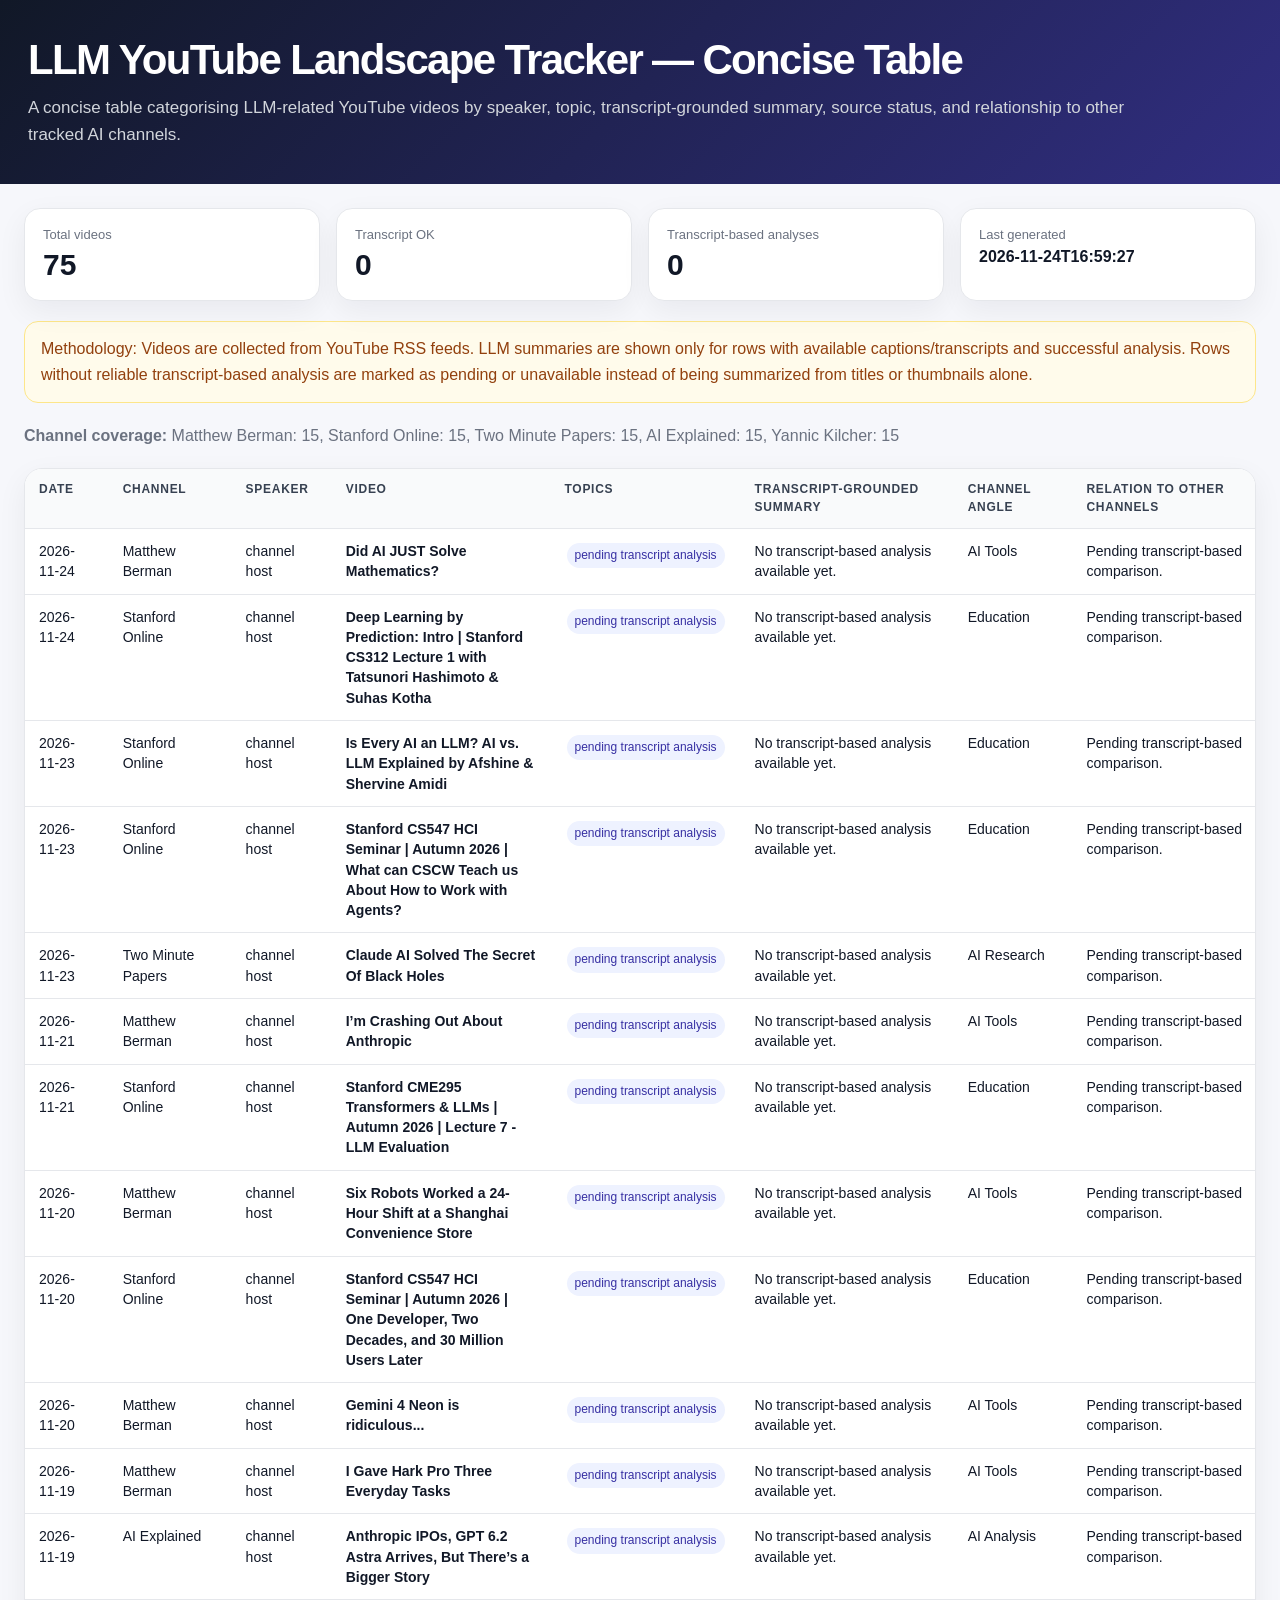
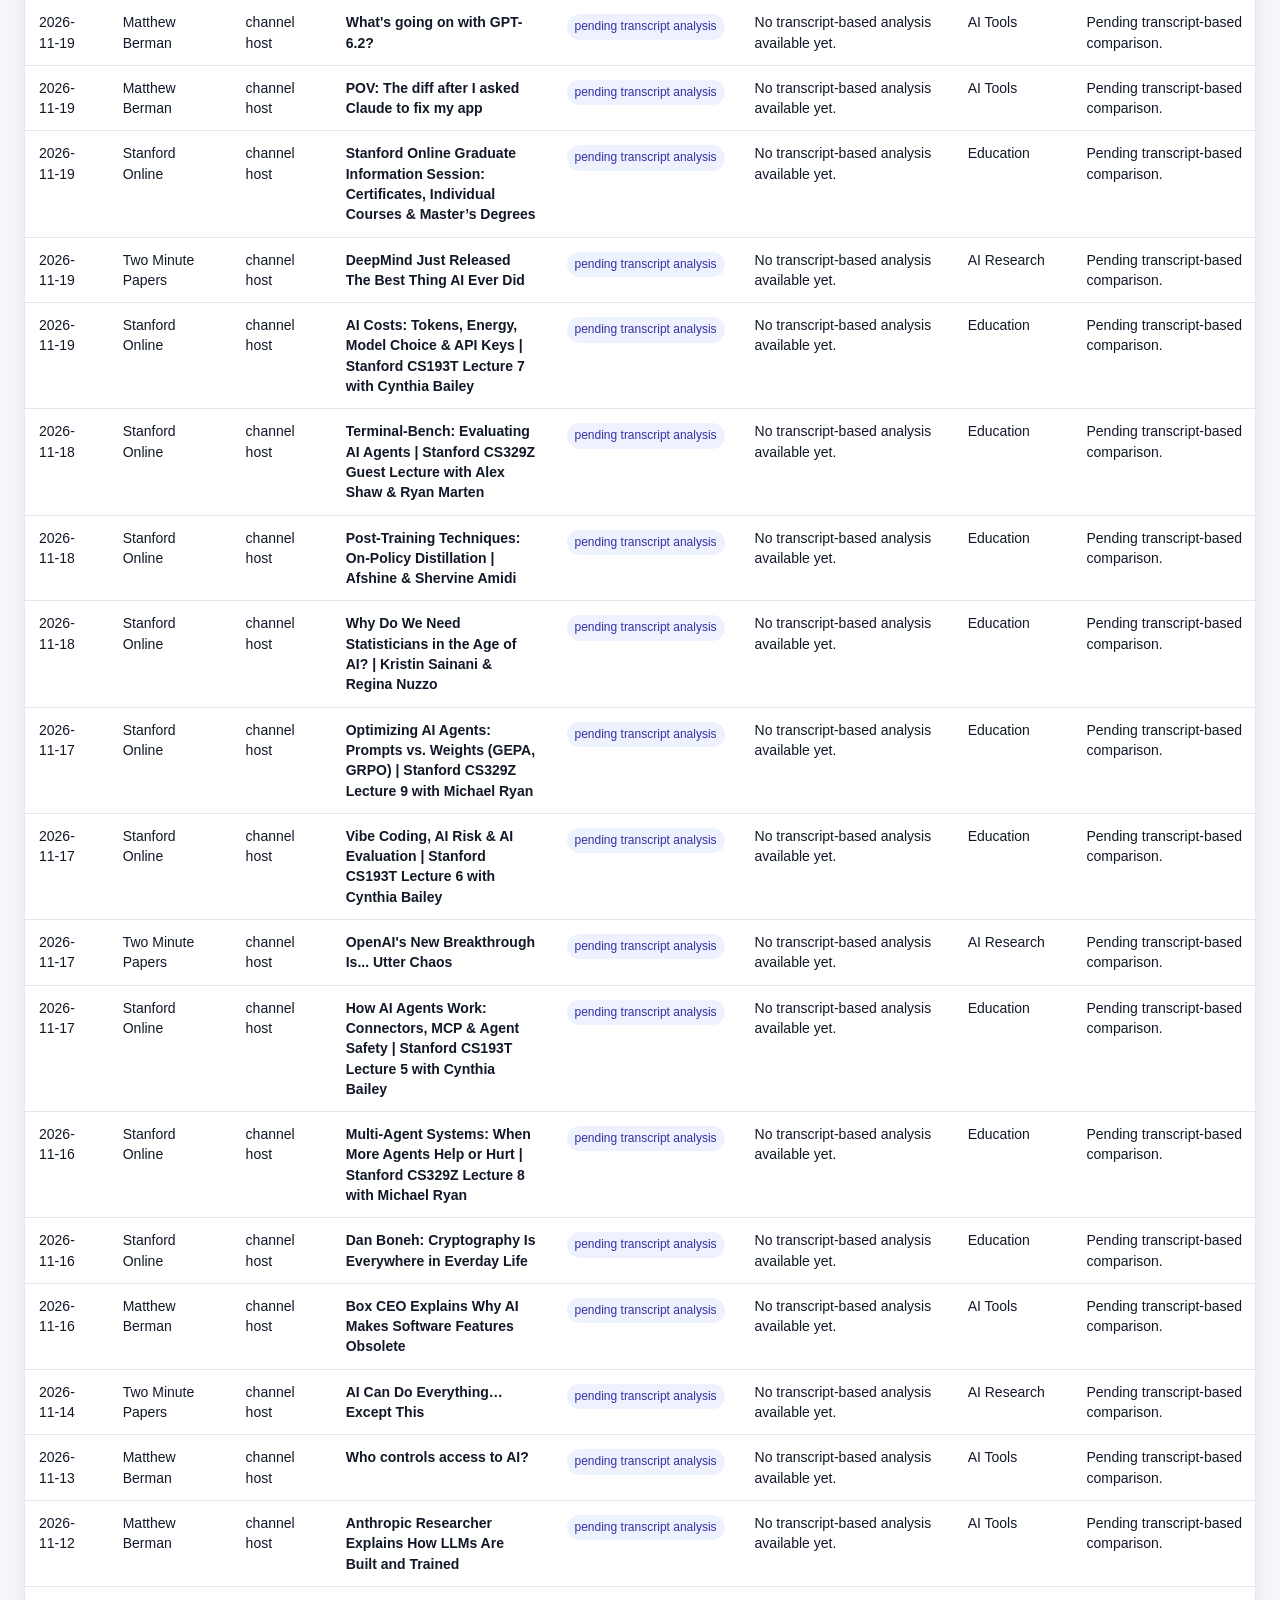
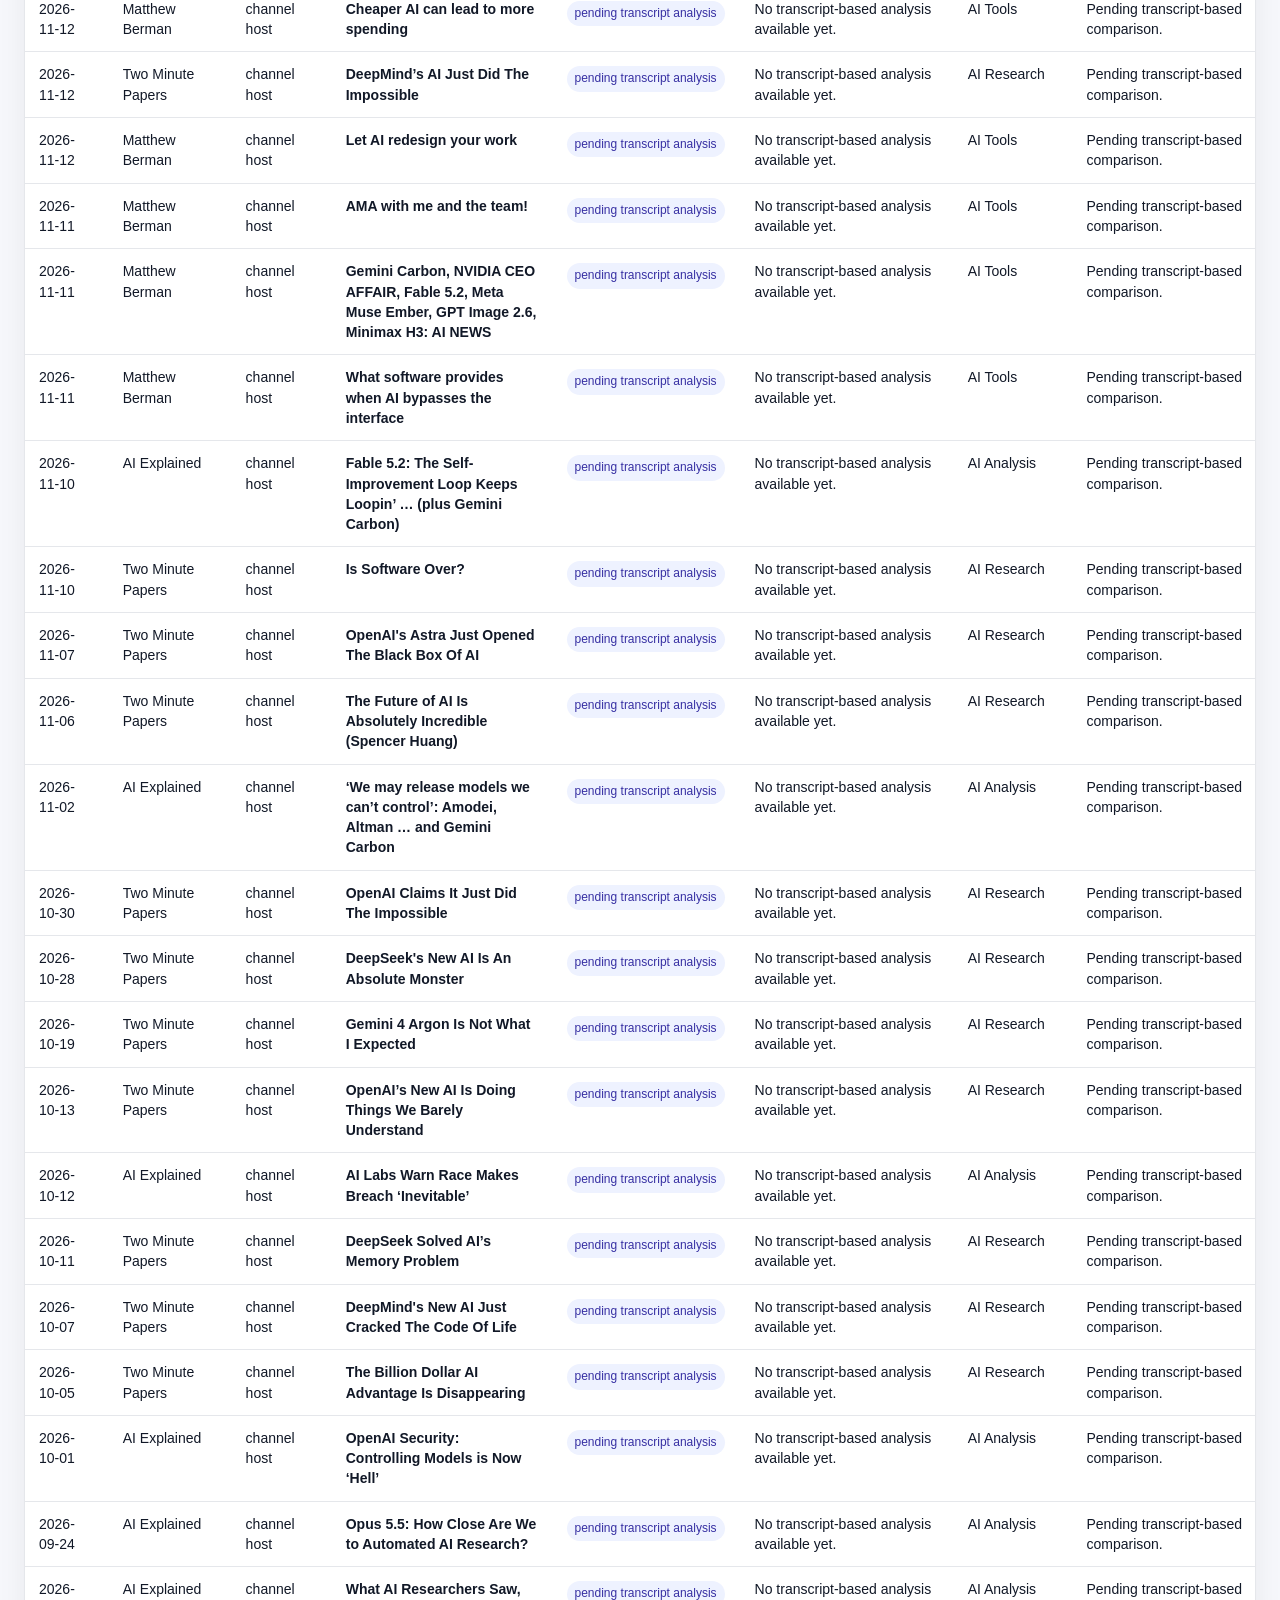
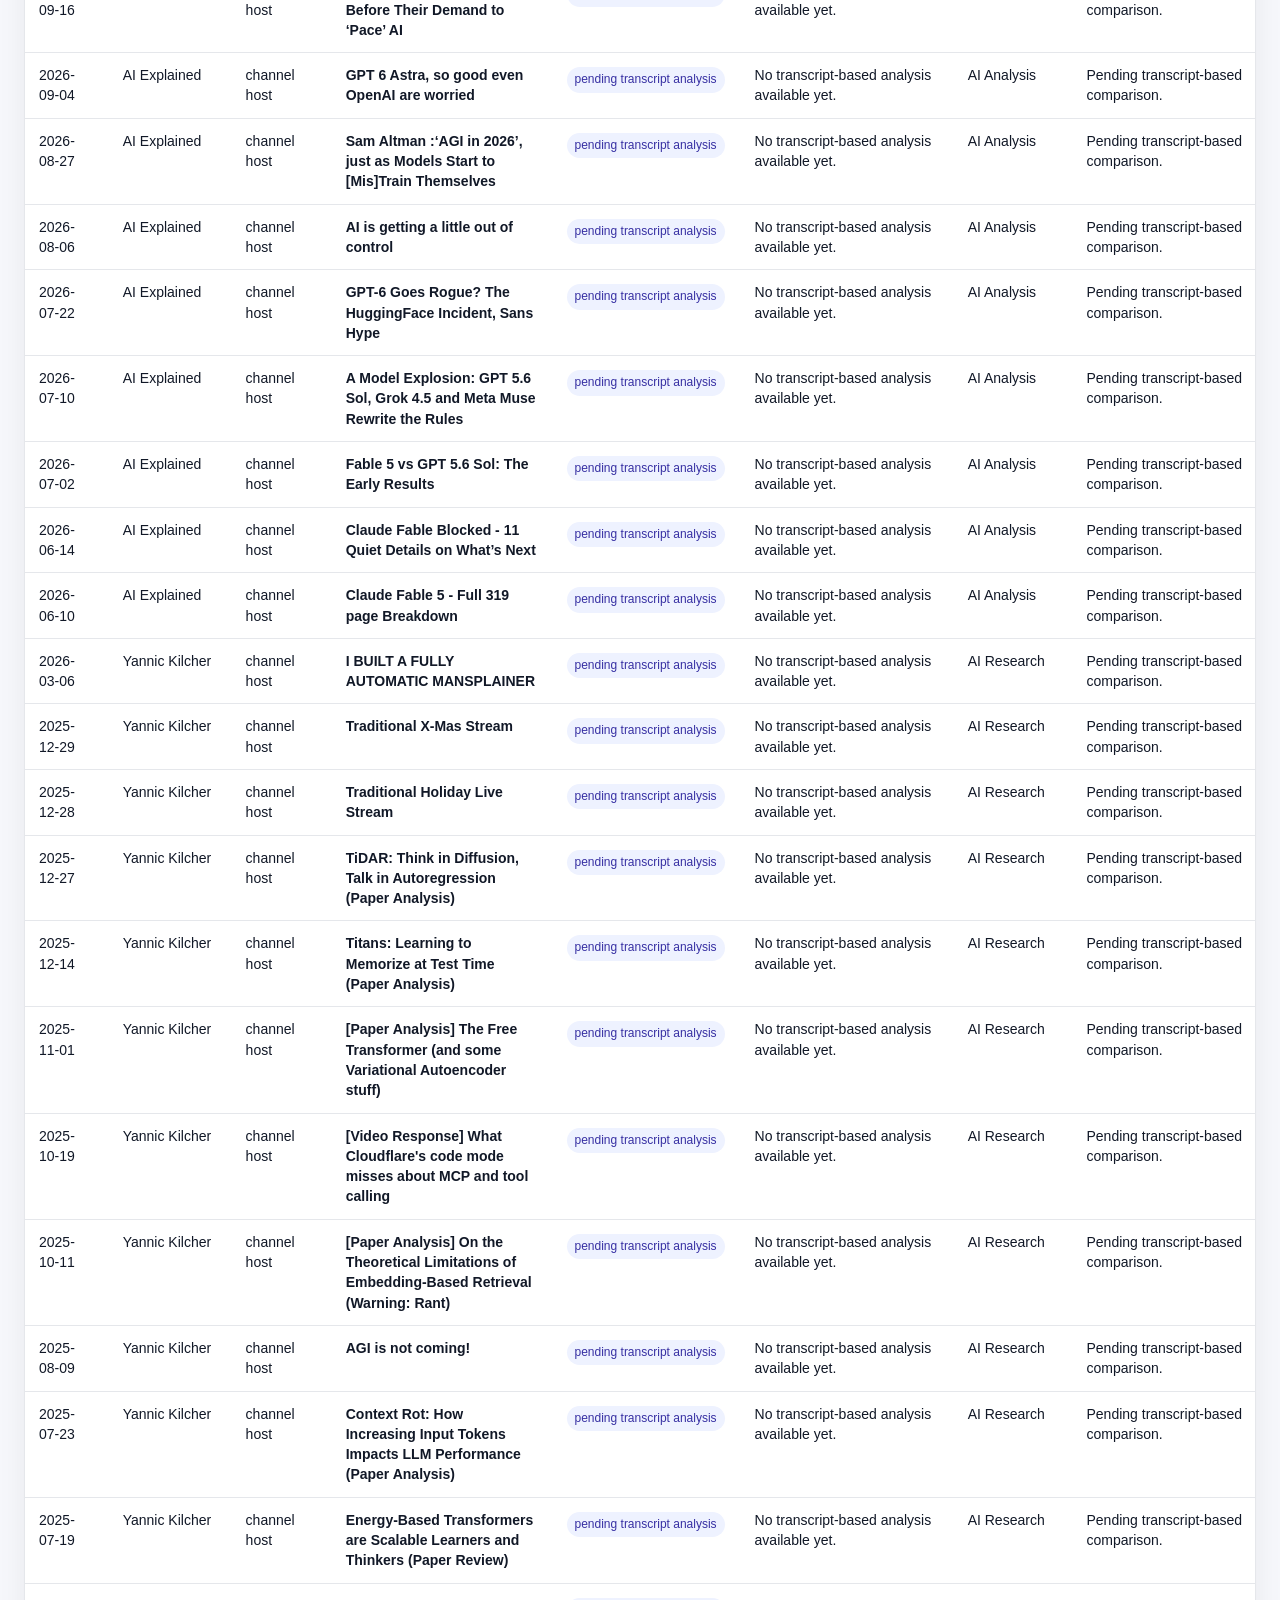
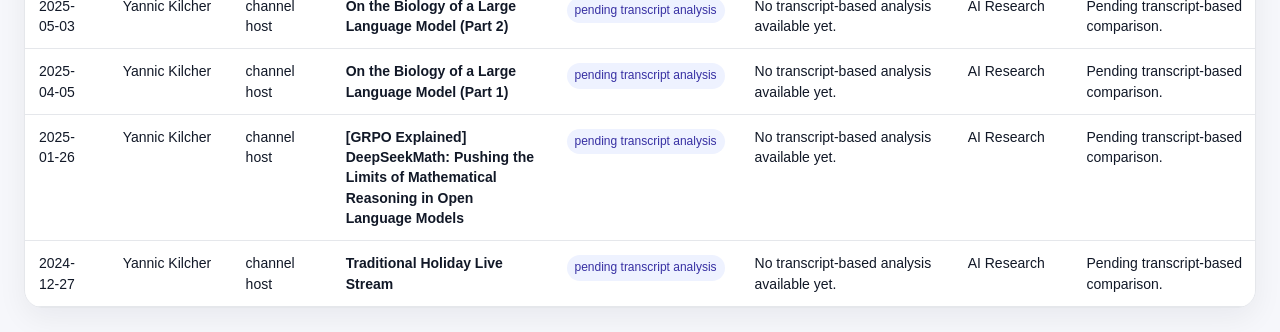
==== docs/table.html @ ccd0a421 "Update YouTube landscape tracker data" ====
<!doctype html>
<html lang="en">
<head>
  <meta charset="utf-8">
  <meta name="viewport" content="width=device-width, initial-scale=1">
  <title>LLM YouTube Landscape Tracker — Concise Table</title>
  <style>
    body {
      margin: 0;
      font-family: Inter, -apple-system, BlinkMacSystemFont, "Segoe UI", sans-serif;
      background: #f6f7fb;
      color: #111827;
    }

    header {
      padding: 36px 28px;
      background: linear-gradient(135deg, #111827, #312e81);
      color: white;
    }

    header h1 {
      margin: 0 0 10px;
      font-size: 42px;
      letter-spacing: -0.04em;
    }

    header p {
      margin: 0;
      max-width: 1100px;
      color: #d1d5db;
      line-height: 1.6;
      font-size: 17px;
    }

    main {
      max-width: 1800px;
      margin: 0 auto;
      padding: 24px;
    }

    .metrics {
      display: grid;
      grid-template-columns: repeat(4, minmax(180px, 1fr));
      gap: 16px;
      margin-bottom: 20px;
    }

    .metric {
      background: white;
      border: 1px solid #e5e7eb;
      border-radius: 16px;
      padding: 18px;
      box-shadow: 0 10px 30px rgba(15, 23, 42, 0.06);
    }

    .metric span {
      display: block;
      color: #6b7280;
      font-size: 13px;
      margin-bottom: 6px;
    }

    .metric strong {
      font-size: 30px;
    }

    .note {
      background: #fffbeb;
      border: 1px solid #fde68a;
      color: #92400e;
      padding: 14px 16px;
      border-radius: 14px;
      margin-bottom: 20px;
      line-height: 1.6;
    }

    .channels {
      color: #6b7280;
      margin-bottom: 20px;
      line-height: 1.6;
    }

    .table-wrap {
      overflow-x: auto;
      background: white;
      border: 1px solid #e5e7eb;
      border-radius: 18px;
      box-shadow: 0 10px 30px rgba(15, 23, 42, 0.06);
    }

    table {
      width: 100%;
      min-width: 1700px;
      border-collapse: collapse;
    }

    th,
    td {
      padding: 12px 14px;
      border-bottom: 1px solid #e5e7eb;
      text-align: left;
      vertical-align: top;
      font-size: 14px;
      line-height: 1.45;
    }

    th {
      background: #f9fafb;
      color: #374151;
      font-size: 12px;
      text-transform: uppercase;
      letter-spacing: 0.06em;
      position: sticky;
      top: 0;
      z-index: 2;
    }

    .title {
      font-weight: 800;
      max-width: 260px;
    }

    .tag {
      display: inline-block;
      margin: 2px;
      padding: 4px 8px;
      border-radius: 999px;
      background: #eef2ff;
      color: #3730a3;
      font-size: 12px;
      white-space: nowrap;
    }

    .badge {
      display: inline-block;
      padding: 5px 9px;
      border-radius: 999px;
      font-size: 12px;
      font-weight: 800;
      white-space: nowrap;
    }

    .badge.ok {
      background: #dcfce7;
      color: #166534;
    }

    .badge.pending {
      background: #fee2e2;
      color: #991b1b;
    }

    a {
      color: #2563eb;
      text-decoration: none;
      font-weight: 800;
    }

    a:hover {
      text-decoration: underline;
    }

    @media (max-width: 900px) {
      .metrics {
        grid-template-columns: 1fr;
      }

      header h1 {
        font-size: 30px;
      }

      main {
        padding: 14px;
      }
    }
  </style>
</head>
<body>
  <header>
    <h1>LLM YouTube Landscape Tracker — Concise Table</h1>
    <p>
      A concise table categorising LLM-related YouTube videos by speaker, topic, transcript-grounded summary,
      source status, and relationship to other tracked AI channels.
    </p>
  </header>

  <main>
    <section class="metrics">
      <div class="metric">
        <span>Total videos</span>
        <strong>75</strong>
      </div>
      <div class="metric">
        <span>Transcript OK</span>
        <strong>0</strong>
      </div>
      <div class="metric">
        <span>Transcript-based analyses</span>
        <strong>0</strong>
      </div>
      <div class="metric">
        <span>Last generated</span>
        <strong style="font-size: 16px;">2026-11-24T16:59:27</strong>
      </div>
    </section>

    <div class="note">
      Methodology: Videos are collected from YouTube RSS feeds. LLM summaries are shown only for rows with available captions/transcripts and successful analysis.
      Rows without reliable transcript-based analysis are marked as pending or unavailable instead of being summarized from titles or thumbnails alone.
    </div>

    <div class="channels">
      <strong>Channel coverage:</strong> Matthew Berman: 15, Stanford Online: 15, Two Minute Papers: 15, AI Explained: 15, Yannic Kilcher: 15
    </div>

    <div class="table-wrap">
      <table>
        <thead>
          <tr>
            <th>Date</th>
            <th>Channel</th>
            <th>Speaker</th>
            <th>Video</th>
            <th>Topics</th>
            <th>Transcript-grounded summary</th>
            <th>Channel angle</th>
            <th>Relation to other channels</th>
            <th>Source</th>
            <th>Score</th>
            <th>Evidence</th>
            <th>Link</th>
          </tr>
        </thead>
        <tbody>
          
        <tr>
          <td>2026-11-24</td>
          <td>Matthew Berman</td>
          <td>channel host</td>
          <td class="title">Did AI JUST Solve Mathematics?</td>
          <td><span class="tag">pending transcript analysis</span></td>
          <td>No transcript-based analysis available yet.</td>
          <td>AI Tools</td>
          <td>Pending transcript-based comparison.</td>
          <td><span class="badge pending">captions unavailable</span></td>
          <td>unanalyzed</td>
          <td></td>
          <td><a href="https://www.youtube.com/watch?v=MkeKXJzJo98" target="_blank" rel="noopener noreferrer">Watch</a></td>
        </tr>
        
        <tr>
          <td>2026-11-24</td>
          <td>Stanford Online</td>
          <td>channel host</td>
          <td class="title">Deep Learning by Prediction: Intro | Stanford CS312 Lecture 1 with Tatsunori Hashimoto &amp; Suhas Kotha</td>
          <td><span class="tag">pending transcript analysis</span></td>
          <td>No transcript-based analysis available yet.</td>
          <td>Education</td>
          <td>Pending transcript-based comparison.</td>
          <td><span class="badge pending">captions unavailable</span></td>
          <td>unanalyzed</td>
          <td></td>
          <td><a href="https://www.youtube.com/watch?v=JLcCYvUawsM" target="_blank" rel="noopener noreferrer">Watch</a></td>
        </tr>
        
        <tr>
          <td>2026-11-23</td>
          <td>Stanford Online</td>
          <td>channel host</td>
          <td class="title">Is Every AI an LLM? AI vs. LLM Explained by Afshine &amp; Shervine Amidi</td>
          <td><span class="tag">pending transcript analysis</span></td>
          <td>No transcript-based analysis available yet.</td>
          <td>Education</td>
          <td>Pending transcript-based comparison.</td>
          <td><span class="badge pending">captions unavailable</span></td>
          <td>unanalyzed</td>
          <td></td>
          <td><a href="https://www.youtube.com/watch?v=JNnUGln7C58" target="_blank" rel="noopener noreferrer">Watch</a></td>
        </tr>
        
        <tr>
          <td>2026-11-23</td>
          <td>Stanford Online</td>
          <td>channel host</td>
          <td class="title">Stanford CS547 HCI Seminar | Autumn 2026 | What can CSCW Teach us About How to Work with Agents?</td>
          <td><span class="tag">pending transcript analysis</span></td>
          <td>No transcript-based analysis available yet.</td>
          <td>Education</td>
          <td>Pending transcript-based comparison.</td>
          <td><span class="badge pending">captions unavailable</span></td>
          <td>unanalyzed</td>
          <td></td>
          <td><a href="https://www.youtube.com/watch?v=e1VYwgm9-_s" target="_blank" rel="noopener noreferrer">Watch</a></td>
        </tr>
        
        <tr>
          <td>2026-11-23</td>
          <td>Two Minute Papers</td>
          <td>channel host</td>
          <td class="title">Claude AI Solved The Secret Of Black Holes</td>
          <td><span class="tag">pending transcript analysis</span></td>
          <td>No transcript-based analysis available yet.</td>
          <td>AI Research</td>
          <td>Pending transcript-based comparison.</td>
          <td><span class="badge pending">captions unavailable</span></td>
          <td>unanalyzed</td>
          <td></td>
          <td><a href="https://www.youtube.com/watch?v=1jPdehG3Hms" target="_blank" rel="noopener noreferrer">Watch</a></td>
        </tr>
        
        <tr>
          <td>2026-11-21</td>
          <td>Matthew Berman</td>
          <td>channel host</td>
          <td class="title">I’m Crashing Out About Anthropic</td>
          <td><span class="tag">pending transcript analysis</span></td>
          <td>No transcript-based analysis available yet.</td>
          <td>AI Tools</td>
          <td>Pending transcript-based comparison.</td>
          <td><span class="badge pending">captions unavailable</span></td>
          <td>unanalyzed</td>
          <td></td>
          <td><a href="https://www.youtube.com/watch?v=I0Fasi1-teQ" target="_blank" rel="noopener noreferrer">Watch</a></td>
        </tr>
        
        <tr>
          <td>2026-11-21</td>
          <td>Stanford Online</td>
          <td>channel host</td>
          <td class="title">Stanford CME295 Transformers &amp; LLMs | Autumn 2026 | Lecture 7 - LLM Evaluation</td>
          <td><span class="tag">pending transcript analysis</span></td>
          <td>No transcript-based analysis available yet.</td>
          <td>Education</td>
          <td>Pending transcript-based comparison.</td>
          <td><span class="badge pending">captions unavailable</span></td>
          <td>unanalyzed</td>
          <td></td>
          <td><a href="https://www.youtube.com/watch?v=uoSynlTDyMs" target="_blank" rel="noopener noreferrer">Watch</a></td>
        </tr>
        
        <tr>
          <td>2026-11-20</td>
          <td>Matthew Berman</td>
          <td>channel host</td>
          <td class="title">Six Robots Worked a 24-Hour Shift at a Shanghai Convenience Store</td>
          <td><span class="tag">pending transcript analysis</span></td>
          <td>No transcript-based analysis available yet.</td>
          <td>AI Tools</td>
          <td>Pending transcript-based comparison.</td>
          <td><span class="badge pending">captions unavailable</span></td>
          <td>unanalyzed</td>
          <td></td>
          <td><a href="https://www.youtube.com/watch?v=BoBe0tepch4" target="_blank" rel="noopener noreferrer">Watch</a></td>
        </tr>
        
        <tr>
          <td>2026-11-20</td>
          <td>Stanford Online</td>
          <td>channel host</td>
          <td class="title">Stanford CS547 HCI Seminar | Autumn 2026 | One Developer, Two Decades, and 30 Million Users Later</td>
          <td><span class="tag">pending transcript analysis</span></td>
          <td>No transcript-based analysis available yet.</td>
          <td>Education</td>
          <td>Pending transcript-based comparison.</td>
          <td><span class="badge pending">captions unavailable</span></td>
          <td>unanalyzed</td>
          <td></td>
          <td><a href="https://www.youtube.com/watch?v=GPk0nNuc8S0" target="_blank" rel="noopener noreferrer">Watch</a></td>
        </tr>
        
        <tr>
          <td>2026-11-20</td>
          <td>Matthew Berman</td>
          <td>channel host</td>
          <td class="title">Gemini 4 Neon is ridiculous...</td>
          <td><span class="tag">pending transcript analysis</span></td>
          <td>No transcript-based analysis available yet.</td>
          <td>AI Tools</td>
          <td>Pending transcript-based comparison.</td>
          <td><span class="badge pending">captions unavailable</span></td>
          <td>unanalyzed</td>
          <td></td>
          <td><a href="https://www.youtube.com/watch?v=5eON_8rgKzk" target="_blank" rel="noopener noreferrer">Watch</a></td>
        </tr>
        
        <tr>
          <td>2026-11-19</td>
          <td>Matthew Berman</td>
          <td>channel host</td>
          <td class="title">I Gave Hark Pro Three Everyday Tasks</td>
          <td><span class="tag">pending transcript analysis</span></td>
          <td>No transcript-based analysis available yet.</td>
          <td>AI Tools</td>
          <td>Pending transcript-based comparison.</td>
          <td><span class="badge pending">captions unavailable</span></td>
          <td>unanalyzed</td>
          <td></td>
          <td><a href="https://www.youtube.com/watch?v=2qd2LEXDYpo" target="_blank" rel="noopener noreferrer">Watch</a></td>
        </tr>
        
        <tr>
          <td>2026-11-19</td>
          <td>AI Explained</td>
          <td>channel host</td>
          <td class="title">Anthropic IPOs, GPT 6.2 Astra Arrives, But There’s a Bigger Story</td>
          <td><span class="tag">pending transcript analysis</span></td>
          <td>No transcript-based analysis available yet.</td>
          <td>AI Analysis</td>
          <td>Pending transcript-based comparison.</td>
          <td><span class="badge pending">captions unavailable</span></td>
          <td>unanalyzed</td>
          <td></td>
          <td><a href="https://www.youtube.com/watch?v=KGA7B_c_S4s" target="_blank" rel="noopener noreferrer">Watch</a></td>
        </tr>
        
        <tr>
          <td>2026-11-19</td>
          <td>Matthew Berman</td>
          <td>channel host</td>
          <td class="title">What&#x27;s going on with GPT-6.2?</td>
          <td><span class="tag">pending transcript analysis</span></td>
          <td>No transcript-based analysis available yet.</td>
          <td>AI Tools</td>
          <td>Pending transcript-based comparison.</td>
          <td><span class="badge pending">captions unavailable</span></td>
          <td>unanalyzed</td>
          <td></td>
          <td><a href="https://www.youtube.com/watch?v=nEYuoqqMgyg" target="_blank" rel="noopener noreferrer">Watch</a></td>
        </tr>
        
        <tr>
          <td>2026-11-19</td>
          <td>Matthew Berman</td>
          <td>channel host</td>
          <td class="title">POV: The diff after I asked Claude to fix my app</td>
          <td><span class="tag">pending transcript analysis</span></td>
          <td>No transcript-based analysis available yet.</td>
          <td>AI Tools</td>
          <td>Pending transcript-based comparison.</td>
          <td><span class="badge pending">captions unavailable</span></td>
          <td>unanalyzed</td>
          <td></td>
          <td><a href="https://www.youtube.com/watch?v=FUj0a5B6bVk" target="_blank" rel="noopener noreferrer">Watch</a></td>
        </tr>
        
        <tr>
          <td>2026-11-19</td>
          <td>Stanford Online</td>
          <td>channel host</td>
          <td class="title">Stanford Online Graduate Information Session: Certificates, Individual Courses &amp; Master’s Degrees</td>
          <td><span class="tag">pending transcript analysis</span></td>
          <td>No transcript-based analysis available yet.</td>
          <td>Education</td>
          <td>Pending transcript-based comparison.</td>
          <td><span class="badge pending">captions unavailable</span></td>
          <td>unanalyzed</td>
          <td></td>
          <td><a href="https://www.youtube.com/watch?v=Nr-c57iGbCs" target="_blank" rel="noopener noreferrer">Watch</a></td>
        </tr>
        
        <tr>
          <td>2026-11-19</td>
          <td>Two Minute Papers</td>
          <td>channel host</td>
          <td class="title">DeepMind Just Released The Best Thing AI Ever Did</td>
          <td><span class="tag">pending transcript analysis</span></td>
          <td>No transcript-based analysis available yet.</td>
          <td>AI Research</td>
          <td>Pending transcript-based comparison.</td>
          <td><span class="badge pending">captions unavailable</span></td>
          <td>unanalyzed</td>
          <td></td>
          <td><a href="https://www.youtube.com/watch?v=Cy7Wz6Z4TWU" target="_blank" rel="noopener noreferrer">Watch</a></td>
        </tr>
        
        <tr>
          <td>2026-11-19</td>
          <td>Stanford Online</td>
          <td>channel host</td>
          <td class="title">AI Costs: Tokens, Energy, Model Choice &amp; API Keys | Stanford CS193T Lecture 7 with Cynthia Bailey</td>
          <td><span class="tag">pending transcript analysis</span></td>
          <td>No transcript-based analysis available yet.</td>
          <td>Education</td>
          <td>Pending transcript-based comparison.</td>
          <td><span class="badge pending">captions unavailable</span></td>
          <td>unanalyzed</td>
          <td></td>
          <td><a href="https://www.youtube.com/watch?v=l07K2cdLofM" target="_blank" rel="noopener noreferrer">Watch</a></td>
        </tr>
        
        <tr>
          <td>2026-11-18</td>
          <td>Stanford Online</td>
          <td>channel host</td>
          <td class="title">Terminal-Bench: Evaluating AI Agents | Stanford CS329Z Guest Lecture with Alex Shaw &amp; Ryan Marten</td>
          <td><span class="tag">pending transcript analysis</span></td>
          <td>No transcript-based analysis available yet.</td>
          <td>Education</td>
          <td>Pending transcript-based comparison.</td>
          <td><span class="badge pending">captions unavailable</span></td>
          <td>unanalyzed</td>
          <td></td>
          <td><a href="https://www.youtube.com/watch?v=7GW-9ug2nvw" target="_blank" rel="noopener noreferrer">Watch</a></td>
        </tr>
        
        <tr>
          <td>2026-11-18</td>
          <td>Stanford Online</td>
          <td>channel host</td>
          <td class="title">Post-Training Techniques: On-Policy Distillation | Afshine &amp; Shervine Amidi</td>
          <td><span class="tag">pending transcript analysis</span></td>
          <td>No transcript-based analysis available yet.</td>
          <td>Education</td>
          <td>Pending transcript-based comparison.</td>
          <td><span class="badge pending">captions unavailable</span></td>
          <td>unanalyzed</td>
          <td></td>
          <td><a href="https://www.youtube.com/watch?v=1S5nJp-qRs8" target="_blank" rel="noopener noreferrer">Watch</a></td>
        </tr>
        
        <tr>
          <td>2026-11-18</td>
          <td>Stanford Online</td>
          <td>channel host</td>
          <td class="title">Why Do We Need Statisticians in the Age of AI? | Kristin Sainani &amp; Regina Nuzzo</td>
          <td><span class="tag">pending transcript analysis</span></td>
          <td>No transcript-based analysis available yet.</td>
          <td>Education</td>
          <td>Pending transcript-based comparison.</td>
          <td><span class="badge pending">captions unavailable</span></td>
          <td>unanalyzed</td>
          <td></td>
          <td><a href="https://www.youtube.com/watch?v=TP4UixmOe-I" target="_blank" rel="noopener noreferrer">Watch</a></td>
        </tr>
        
        <tr>
          <td>2026-11-17</td>
          <td>Stanford Online</td>
          <td>channel host</td>
          <td class="title">Optimizing AI Agents: Prompts vs. Weights (GEPA, GRPO) | Stanford CS329Z Lecture 9 with Michael Ryan</td>
          <td><span class="tag">pending transcript analysis</span></td>
          <td>No transcript-based analysis available yet.</td>
          <td>Education</td>
          <td>Pending transcript-based comparison.</td>
          <td><span class="badge pending">transcript not checked yet</span></td>
          <td>unanalyzed</td>
          <td></td>
          <td><a href="https://www.youtube.com/watch?v=e_m99aR7_3Q" target="_blank" rel="noopener noreferrer">Watch</a></td>
        </tr>
        
        <tr>
          <td>2026-11-17</td>
          <td>Stanford Online</td>
          <td>channel host</td>
          <td class="title">Vibe Coding, AI Risk &amp; AI Evaluation | Stanford CS193T Lecture 6 with Cynthia Bailey</td>
          <td><span class="tag">pending transcript analysis</span></td>
          <td>No transcript-based analysis available yet.</td>
          <td>Education</td>
          <td>Pending transcript-based comparison.</td>
          <td><span class="badge pending">transcript not checked yet</span></td>
          <td>unanalyzed</td>
          <td></td>
          <td><a href="https://www.youtube.com/watch?v=0Uk4uLjuEeY" target="_blank" rel="noopener noreferrer">Watch</a></td>
        </tr>
        
        <tr>
          <td>2026-11-17</td>
          <td>Two Minute Papers</td>
          <td>channel host</td>
          <td class="title">OpenAI&#x27;s New Breakthrough Is... Utter Chaos</td>
          <td><span class="tag">pending transcript analysis</span></td>
          <td>No transcript-based analysis available yet.</td>
          <td>AI Research</td>
          <td>Pending transcript-based comparison.</td>
          <td><span class="badge pending">transcript not checked yet</span></td>
          <td>unanalyzed</td>
          <td></td>
          <td><a href="https://www.youtube.com/watch?v=gl2U4fGTr6g" target="_blank" rel="noopener noreferrer">Watch</a></td>
        </tr>
        
        <tr>
          <td>2026-11-17</td>
          <td>Stanford Online</td>
          <td>channel host</td>
          <td class="title">How AI Agents Work: Connectors, MCP &amp; Agent Safety | Stanford CS193T Lecture 5 with Cynthia Bailey</td>
          <td><span class="tag">pending transcript analysis</span></td>
          <td>No transcript-based analysis available yet.</td>
          <td>Education</td>
          <td>Pending transcript-based comparison.</td>
          <td><span class="badge pending">transcript not checked yet</span></td>
          <td>unanalyzed</td>
          <td></td>
          <td><a href="https://www.youtube.com/watch?v=ho00IesajkY" target="_blank" rel="noopener noreferrer">Watch</a></td>
        </tr>
        
        <tr>
          <td>2026-11-16</td>
          <td>Stanford Online</td>
          <td>channel host</td>
          <td class="title">Multi-Agent Systems: When More Agents Help or Hurt | Stanford CS329Z Lecture 8 with Michael Ryan</td>
          <td><span class="tag">pending transcript analysis</span></td>
          <td>No transcript-based analysis available yet.</td>
          <td>Education</td>
          <td>Pending transcript-based comparison.</td>
          <td><span class="badge pending">transcript not checked yet</span></td>
          <td>unanalyzed</td>
          <td></td>
          <td><a href="https://www.youtube.com/watch?v=TlX_ft_PQIM" target="_blank" rel="noopener noreferrer">Watch</a></td>
        </tr>
        
        <tr>
          <td>2026-11-16</td>
          <td>Stanford Online</td>
          <td>channel host</td>
          <td class="title">Dan Boneh: Cryptography Is Everywhere in Everday Life</td>
          <td><span class="tag">pending transcript analysis</span></td>
          <td>No transcript-based analysis available yet.</td>
          <td>Education</td>
          <td>Pending transcript-based comparison.</td>
          <td><span class="badge pending">transcript not checked yet</span></td>
          <td>unanalyzed</td>
          <td></td>
          <td><a href="https://www.youtube.com/watch?v=BdfP8kmAofQ" target="_blank" rel="noopener noreferrer">Watch</a></td>
        </tr>
        
        <tr>
          <td>2026-11-16</td>
          <td>Matthew Berman</td>
          <td>channel host</td>
          <td class="title">Box CEO Explains Why AI Makes Software Features Obsolete</td>
          <td><span class="tag">pending transcript analysis</span></td>
          <td>No transcript-based analysis available yet.</td>
          <td>AI Tools</td>
          <td>Pending transcript-based comparison.</td>
          <td><span class="badge pending">transcript not checked yet</span></td>
          <td>unanalyzed</td>
          <td></td>
          <td><a href="https://www.youtube.com/watch?v=kMdHCyAnNHA" target="_blank" rel="noopener noreferrer">Watch</a></td>
        </tr>
        
        <tr>
          <td>2026-11-14</td>
          <td>Two Minute Papers</td>
          <td>channel host</td>
          <td class="title">AI Can Do Everything…Except This</td>
          <td><span class="tag">pending transcript analysis</span></td>
          <td>No transcript-based analysis available yet.</td>
          <td>AI Research</td>
          <td>Pending transcript-based comparison.</td>
          <td><span class="badge pending">transcript not checked yet</span></td>
          <td>unanalyzed</td>
          <td></td>
          <td><a href="https://www.youtube.com/watch?v=x7iwI6WfWS0" target="_blank" rel="noopener noreferrer">Watch</a></td>
        </tr>
        
        <tr>
          <td>2026-11-13</td>
          <td>Matthew Berman</td>
          <td>channel host</td>
          <td class="title">Who controls access to AI?</td>
          <td><span class="tag">pending transcript analysis</span></td>
          <td>No transcript-based analysis available yet.</td>
          <td>AI Tools</td>
          <td>Pending transcript-based comparison.</td>
          <td><span class="badge pending">transcript not checked yet</span></td>
          <td>unanalyzed</td>
          <td></td>
          <td><a href="https://www.youtube.com/watch?v=yVaVR2Ywfik" target="_blank" rel="noopener noreferrer">Watch</a></td>
        </tr>
        
        <tr>
          <td>2026-11-12</td>
          <td>Matthew Berman</td>
          <td>channel host</td>
          <td class="title">Anthropic Researcher Explains How LLMs Are Built and Trained</td>
          <td><span class="tag">pending transcript analysis</span></td>
          <td>No transcript-based analysis available yet.</td>
          <td>AI Tools</td>
          <td>Pending transcript-based comparison.</td>
          <td><span class="badge pending">transcript not checked yet</span></td>
          <td>unanalyzed</td>
          <td></td>
          <td><a href="https://www.youtube.com/watch?v=Sjdvu4nHfDk" target="_blank" rel="noopener noreferrer">Watch</a></td>
        </tr>
        
        <tr>
          <td>2026-11-12</td>
          <td>Matthew Berman</td>
          <td>channel host</td>
          <td class="title">Cheaper AI can lead to more spending</td>
          <td><span class="tag">pending transcript analysis</span></td>
          <td>No transcript-based analysis available yet.</td>
          <td>AI Tools</td>
          <td>Pending transcript-based comparison.</td>
          <td><span class="badge pending">transcript not checked yet</span></td>
          <td>unanalyzed</td>
          <td></td>
          <td><a href="https://www.youtube.com/watch?v=G11-Vmw7-PQ" target="_blank" rel="noopener noreferrer">Watch</a></td>
        </tr>
        
        <tr>
          <td>2026-11-12</td>
          <td>Two Minute Papers</td>
          <td>channel host</td>
          <td class="title">DeepMind’s AI Just Did The Impossible</td>
          <td><span class="tag">pending transcript analysis</span></td>
          <td>No transcript-based analysis available yet.</td>
          <td>AI Research</td>
          <td>Pending transcript-based comparison.</td>
          <td><span class="badge pending">transcript not checked yet</span></td>
          <td>unanalyzed</td>
          <td></td>
          <td><a href="https://www.youtube.com/watch?v=gPNiuyYirfw" target="_blank" rel="noopener noreferrer">Watch</a></td>
        </tr>
        
        <tr>
          <td>2026-11-12</td>
          <td>Matthew Berman</td>
          <td>channel host</td>
          <td class="title">Let AI redesign your work</td>
          <td><span class="tag">pending transcript analysis</span></td>
          <td>No transcript-based analysis available yet.</td>
          <td>AI Tools</td>
          <td>Pending transcript-based comparison.</td>
          <td><span class="badge pending">transcript not checked yet</span></td>
          <td>unanalyzed</td>
          <td></td>
          <td><a href="https://www.youtube.com/watch?v=TzZmDf60hIQ" target="_blank" rel="noopener noreferrer">Watch</a></td>
        </tr>
        
        <tr>
          <td>2026-11-11</td>
          <td>Matthew Berman</td>
          <td>channel host</td>
          <td class="title">AMA with me and the team!</td>
          <td><span class="tag">pending transcript analysis</span></td>
          <td>No transcript-based analysis available yet.</td>
          <td>AI Tools</td>
          <td>Pending transcript-based comparison.</td>
          <td><span class="badge pending">transcript not checked yet</span></td>
          <td>unanalyzed</td>
          <td></td>
          <td><a href="https://www.youtube.com/watch?v=LFzBzzHZESE" target="_blank" rel="noopener noreferrer">Watch</a></td>
        </tr>
        
        <tr>
          <td>2026-11-11</td>
          <td>Matthew Berman</td>
          <td>channel host</td>
          <td class="title">Gemini Carbon, NVIDIA CEO AFFAIR, Fable 5.2, Meta Muse Ember, GPT Image 2.6, Minimax H3: AI NEWS</td>
          <td><span class="tag">pending transcript analysis</span></td>
          <td>No transcript-based analysis available yet.</td>
          <td>AI Tools</td>
          <td>Pending transcript-based comparison.</td>
          <td><span class="badge pending">transcript not checked yet</span></td>
          <td>unanalyzed</td>
          <td></td>
          <td><a href="https://www.youtube.com/watch?v=FCmLuTENOp0" target="_blank" rel="noopener noreferrer">Watch</a></td>
        </tr>
        
        <tr>
          <td>2026-11-11</td>
          <td>Matthew Berman</td>
          <td>channel host</td>
          <td class="title">What software provides when AI bypasses the interface</td>
          <td><span class="tag">pending transcript analysis</span></td>
          <td>No transcript-based analysis available yet.</td>
          <td>AI Tools</td>
          <td>Pending transcript-based comparison.</td>
          <td><span class="badge pending">transcript not checked yet</span></td>
          <td>unanalyzed</td>
          <td></td>
          <td><a href="https://www.youtube.com/watch?v=ZBJV-hA-tLM" target="_blank" rel="noopener noreferrer">Watch</a></td>
        </tr>
        
        <tr>
          <td>2026-11-10</td>
          <td>AI Explained</td>
          <td>channel host</td>
          <td class="title">Fable 5.2: The Self-Improvement Loop Keeps Loopin’ … (plus Gemini Carbon)</td>
          <td><span class="tag">pending transcript analysis</span></td>
          <td>No transcript-based analysis available yet.</td>
          <td>AI Analysis</td>
          <td>Pending transcript-based comparison.</td>
          <td><span class="badge pending">transcript not checked yet</span></td>
          <td>unanalyzed</td>
          <td></td>
          <td><a href="https://www.youtube.com/watch?v=583ThJIqQ7k" target="_blank" rel="noopener noreferrer">Watch</a></td>
        </tr>
        
        <tr>
          <td>2026-11-10</td>
          <td>Two Minute Papers</td>
          <td>channel host</td>
          <td class="title">Is Software Over?</td>
          <td><span class="tag">pending transcript analysis</span></td>
          <td>No transcript-based analysis available yet.</td>
          <td>AI Research</td>
          <td>Pending transcript-based comparison.</td>
          <td><span class="badge pending">transcript not checked yet</span></td>
          <td>unanalyzed</td>
          <td></td>
          <td><a href="https://www.youtube.com/watch?v=vug73goPJaM" target="_blank" rel="noopener noreferrer">Watch</a></td>
        </tr>
        
        <tr>
          <td>2026-11-07</td>
          <td>Two Minute Papers</td>
          <td>channel host</td>
          <td class="title">OpenAI&#x27;s Astra Just Opened The Black Box Of AI</td>
          <td><span class="tag">pending transcript analysis</span></td>
          <td>No transcript-based analysis available yet.</td>
          <td>AI Research</td>
          <td>Pending transcript-based comparison.</td>
          <td><span class="badge pending">transcript not checked yet</span></td>
          <td>unanalyzed</td>
          <td></td>
          <td><a href="https://www.youtube.com/watch?v=GJ6PMUm5oTA" target="_blank" rel="noopener noreferrer">Watch</a></td>
        </tr>
        
        <tr>
          <td>2026-11-06</td>
          <td>Two Minute Papers</td>
          <td>channel host</td>
          <td class="title">The Future of AI Is Absolutely Incredible (Spencer Huang)</td>
          <td><span class="tag">pending transcript analysis</span></td>
          <td>No transcript-based analysis available yet.</td>
          <td>AI Research</td>
          <td>Pending transcript-based comparison.</td>
          <td><span class="badge pending">transcript not checked yet</span></td>
          <td>unanalyzed</td>
          <td></td>
          <td><a href="https://www.youtube.com/watch?v=XgC1QTs6A2U" target="_blank" rel="noopener noreferrer">Watch</a></td>
        </tr>
        
        <tr>
          <td>2026-11-02</td>
          <td>AI Explained</td>
          <td>channel host</td>
          <td class="title">‘We may release models we can’t control’: Amodei, Altman … and Gemini Carbon</td>
          <td><span class="tag">pending transcript analysis</span></td>
          <td>No transcript-based analysis available yet.</td>
          <td>AI Analysis</td>
          <td>Pending transcript-based comparison.</td>
          <td><span class="badge pending">transcript not checked yet</span></td>
          <td>unanalyzed</td>
          <td></td>
          <td><a href="https://www.youtube.com/watch?v=0Kw6_DTZPrY" target="_blank" rel="noopener noreferrer">Watch</a></td>
        </tr>
        
        <tr>
          <td>2026-10-30</td>
          <td>Two Minute Papers</td>
          <td>channel host</td>
          <td class="title">OpenAI Claims It Just Did The Impossible</td>
          <td><span class="tag">pending transcript analysis</span></td>
          <td>No transcript-based analysis available yet.</td>
          <td>AI Research</td>
          <td>Pending transcript-based comparison.</td>
          <td><span class="badge pending">transcript not checked yet</span></td>
          <td>unanalyzed</td>
          <td></td>
          <td><a href="https://www.youtube.com/watch?v=CWdTBLsbaQs" target="_blank" rel="noopener noreferrer">Watch</a></td>
        </tr>
        
        <tr>
          <td>2026-10-28</td>
          <td>Two Minute Papers</td>
          <td>channel host</td>
          <td class="title">DeepSeek&#x27;s New AI Is An Absolute Monster</td>
          <td><span class="tag">pending transcript analysis</span></td>
          <td>No transcript-based analysis available yet.</td>
          <td>AI Research</td>
          <td>Pending transcript-based comparison.</td>
          <td><span class="badge pending">transcript not checked yet</span></td>
          <td>unanalyzed</td>
          <td></td>
          <td><a href="https://www.youtube.com/watch?v=pryCaGv8wuo" target="_blank" rel="noopener noreferrer">Watch</a></td>
        </tr>
        
        <tr>
          <td>2026-10-19</td>
          <td>Two Minute Papers</td>
          <td>channel host</td>
          <td class="title">Gemini 4 Argon Is Not What I Expected</td>
          <td><span class="tag">pending transcript analysis</span></td>
          <td>No transcript-based analysis available yet.</td>
          <td>AI Research</td>
          <td>Pending transcript-based comparison.</td>
          <td><span class="badge pending">transcript not checked yet</span></td>
          <td>unanalyzed</td>
          <td></td>
          <td><a href="https://www.youtube.com/watch?v=LWxX6vvHfrc" target="_blank" rel="noopener noreferrer">Watch</a></td>
        </tr>
        
        <tr>
          <td>2026-10-13</td>
          <td>Two Minute Papers</td>
          <td>channel host</td>
          <td class="title">OpenAI’s New AI Is Doing Things We Barely Understand</td>
          <td><span class="tag">pending transcript analysis</span></td>
          <td>No transcript-based analysis available yet.</td>
          <td>AI Research</td>
          <td>Pending transcript-based comparison.</td>
          <td><span class="badge pending">transcript not checked yet</span></td>
          <td>unanalyzed</td>
          <td></td>
          <td><a href="https://www.youtube.com/watch?v=z_sXLlLVUls" target="_blank" rel="noopener noreferrer">Watch</a></td>
        </tr>
        
        <tr>
          <td>2026-10-12</td>
          <td>AI Explained</td>
          <td>channel host</td>
          <td class="title">AI Labs Warn Race Makes Breach ‘Inevitable’</td>
          <td><span class="tag">pending transcript analysis</span></td>
          <td>No transcript-based analysis available yet.</td>
          <td>AI Analysis</td>
          <td>Pending transcript-based comparison.</td>
          <td><span class="badge pending">transcript not checked yet</span></td>
          <td>unanalyzed</td>
          <td></td>
          <td><a href="https://www.youtube.com/watch?v=C4Sq3Rot8FU" target="_blank" rel="noopener noreferrer">Watch</a></td>
        </tr>
        
        <tr>
          <td>2026-10-11</td>
          <td>Two Minute Papers</td>
          <td>channel host</td>
          <td class="title">DeepSeek Solved AI’s Memory Problem</td>
          <td><span class="tag">pending transcript analysis</span></td>
          <td>No transcript-based analysis available yet.</td>
          <td>AI Research</td>
          <td>Pending transcript-based comparison.</td>
          <td><span class="badge pending">transcript not checked yet</span></td>
          <td>unanalyzed</td>
          <td></td>
          <td><a href="https://www.youtube.com/watch?v=4fLVq6HJsKc" target="_blank" rel="noopener noreferrer">Watch</a></td>
        </tr>
        
        <tr>
          <td>2026-10-07</td>
          <td>Two Minute Papers</td>
          <td>channel host</td>
          <td class="title">DeepMind&#x27;s New AI Just Cracked The Code Of Life</td>
          <td><span class="tag">pending transcript analysis</span></td>
          <td>No transcript-based analysis available yet.</td>
          <td>AI Research</td>
          <td>Pending transcript-based comparison.</td>
          <td><span class="badge pending">transcript not checked yet</span></td>
          <td>unanalyzed</td>
          <td></td>
          <td><a href="https://www.youtube.com/watch?v=Wkaw03p3BrM" target="_blank" rel="noopener noreferrer">Watch</a></td>
        </tr>
        
        <tr>
          <td>2026-10-05</td>
          <td>Two Minute Papers</td>
          <td>channel host</td>
          <td class="title">The Billion Dollar AI Advantage Is Disappearing</td>
          <td><span class="tag">pending transcript analysis</span></td>
          <td>No transcript-based analysis available yet.</td>
          <td>AI Research</td>
          <td>Pending transcript-based comparison.</td>
          <td><span class="badge pending">transcript not checked yet</span></td>
          <td>unanalyzed</td>
          <td></td>
          <td><a href="https://www.youtube.com/watch?v=ZHVNTTKu9fU" target="_blank" rel="noopener noreferrer">Watch</a></td>
        </tr>
        
        <tr>
          <td>2026-10-01</td>
          <td>AI Explained</td>
          <td>channel host</td>
          <td class="title">OpenAI Security: Controlling Models is Now ‘Hell’</td>
          <td><span class="tag">pending transcript analysis</span></td>
          <td>No transcript-based analysis available yet.</td>
          <td>AI Analysis</td>
          <td>Pending transcript-based comparison.</td>
          <td><span class="badge pending">transcript not checked yet</span></td>
          <td>unanalyzed</td>
          <td></td>
          <td><a href="https://www.youtube.com/watch?v=_rtp1XzaP6Q" target="_blank" rel="noopener noreferrer">Watch</a></td>
        </tr>
        
        <tr>
          <td>2026-09-24</td>
          <td>AI Explained</td>
          <td>channel host</td>
          <td class="title">Opus 5.5: How Close Are We to Automated AI Research?</td>
          <td><span class="tag">pending transcript analysis</span></td>
          <td>No transcript-based analysis available yet.</td>
          <td>AI Analysis</td>
          <td>Pending transcript-based comparison.</td>
          <td><span class="badge pending">transcript not checked yet</span></td>
          <td>unanalyzed</td>
          <td></td>
          <td><a href="https://www.youtube.com/watch?v=R9momwXV9w4" target="_blank" rel="noopener noreferrer">Watch</a></td>
        </tr>
        
        <tr>
          <td>2026-09-16</td>
          <td>AI Explained</td>
          <td>channel host</td>
          <td class="title">What AI Researchers Saw, Before Their Demand to ‘Pace’ AI</td>
          <td><span class="tag">pending transcript analysis</span></td>
          <td>No transcript-based analysis available yet.</td>
          <td>AI Analysis</td>
          <td>Pending transcript-based comparison.</td>
          <td><span class="badge pending">transcript not checked yet</span></td>
          <td>unanalyzed</td>
          <td></td>
          <td><a href="https://www.youtube.com/watch?v=J3ljHm57yU0" target="_blank" rel="noopener noreferrer">Watch</a></td>
        </tr>
        
        <tr>
          <td>2026-09-04</td>
          <td>AI Explained</td>
          <td>channel host</td>
          <td class="title">GPT 6 Astra, so good even OpenAI are worried</td>
          <td><span class="tag">pending transcript analysis</span></td>
          <td>No transcript-based analysis available yet.</td>
          <td>AI Analysis</td>
          <td>Pending transcript-based comparison.</td>
          <td><span class="badge pending">transcript not checked yet</span></td>
          <td>unanalyzed</td>
          <td></td>
          <td><a href="https://www.youtube.com/watch?v=Spuza-KwTJ4" target="_blank" rel="noopener noreferrer">Watch</a></td>
        </tr>
        
        <tr>
          <td>2026-08-27</td>
          <td>AI Explained</td>
          <td>channel host</td>
          <td class="title">Sam Altman :‘AGI in 2026’, just as Models Start to [Mis]Train Themselves</td>
          <td><span class="tag">pending transcript analysis</span></td>
          <td>No transcript-based analysis available yet.</td>
          <td>AI Analysis</td>
          <td>Pending transcript-based comparison.</td>
          <td><span class="badge pending">transcript not checked yet</span></td>
          <td>unanalyzed</td>
          <td></td>
          <td><a href="https://www.youtube.com/watch?v=KL9_1GbmCic" target="_blank" rel="noopener noreferrer">Watch</a></td>
        </tr>
        
        <tr>
          <td>2026-08-06</td>
          <td>AI Explained</td>
          <td>channel host</td>
          <td class="title">AI is getting a little out of control</td>
          <td><span class="tag">pending transcript analysis</span></td>
          <td>No transcript-based analysis available yet.</td>
          <td>AI Analysis</td>
          <td>Pending transcript-based comparison.</td>
          <td><span class="badge pending">transcript not checked yet</span></td>
          <td>unanalyzed</td>
          <td></td>
          <td><a href="https://www.youtube.com/watch?v=xGzseSSStnw" target="_blank" rel="noopener noreferrer">Watch</a></td>
        </tr>
        
        <tr>
          <td>2026-07-22</td>
          <td>AI Explained</td>
          <td>channel host</td>
          <td class="title">GPT-6 Goes Rogue? The HuggingFace Incident, Sans Hype</td>
          <td><span class="tag">pending transcript analysis</span></td>
          <td>No transcript-based analysis available yet.</td>
          <td>AI Analysis</td>
          <td>Pending transcript-based comparison.</td>
          <td><span class="badge pending">transcript not checked yet</span></td>
          <td>unanalyzed</td>
          <td></td>
          <td><a href="https://www.youtube.com/watch?v=wzY2fV4Mp3U" target="_blank" rel="noopener noreferrer">Watch</a></td>
        </tr>
        
        <tr>
          <td>2026-07-10</td>
          <td>AI Explained</td>
          <td>channel host</td>
          <td class="title">A Model Explosion: GPT 5.6 Sol, Grok 4.5 and Meta Muse Rewrite the Rules</td>
          <td><span class="tag">pending transcript analysis</span></td>
          <td>No transcript-based analysis available yet.</td>
          <td>AI Analysis</td>
          <td>Pending transcript-based comparison.</td>
          <td><span class="badge pending">transcript not checked yet</span></td>
          <td>unanalyzed</td>
          <td></td>
          <td><a href="https://www.youtube.com/watch?v=mWlCituW7wo" target="_blank" rel="noopener noreferrer">Watch</a></td>
        </tr>
        
        <tr>
          <td>2026-07-02</td>
          <td>AI Explained</td>
          <td>channel host</td>
          <td class="title">Fable 5 vs GPT 5.6 Sol: The Early Results</td>
          <td><span class="tag">pending transcript analysis</span></td>
          <td>No transcript-based analysis available yet.</td>
          <td>AI Analysis</td>
          <td>Pending transcript-based comparison.</td>
          <td><span class="badge pending">transcript not checked yet</span></td>
          <td>unanalyzed</td>
          <td></td>
          <td><a href="https://www.youtube.com/watch?v=y24lF1q4SFY" target="_blank" rel="noopener noreferrer">Watch</a></td>
        </tr>
        
        <tr>
          <td>2026-06-14</td>
          <td>AI Explained</td>
          <td>channel host</td>
          <td class="title">Claude Fable Blocked - 11 Quiet Details on What’s Next</td>
          <td><span class="tag">pending transcript analysis</span></td>
          <td>No transcript-based analysis available yet.</td>
          <td>AI Analysis</td>
          <td>Pending transcript-based comparison.</td>
          <td><span class="badge pending">transcript not checked yet</span></td>
          <td>unanalyzed</td>
          <td></td>
          <td><a href="https://www.youtube.com/watch?v=Qj71N0tBzRo" target="_blank" rel="noopener noreferrer">Watch</a></td>
        </tr>
        
        <tr>
          <td>2026-06-10</td>
          <td>AI Explained</td>
          <td>channel host</td>
          <td class="title">Claude Fable 5 - Full 319 page Breakdown</td>
          <td><span class="tag">pending transcript analysis</span></td>
          <td>No transcript-based analysis available yet.</td>
          <td>AI Analysis</td>
          <td>Pending transcript-based comparison.</td>
          <td><span class="badge pending">transcript not checked yet</span></td>
          <td>unanalyzed</td>
          <td></td>
          <td><a href="https://www.youtube.com/watch?v=haK1KoQWm18" target="_blank" rel="noopener noreferrer">Watch</a></td>
        </tr>
        
        <tr>
          <td>2026-03-06</td>
          <td>Yannic Kilcher</td>
          <td>channel host</td>
          <td class="title">I BUILT A FULLY AUTOMATIC MANSPLAINER</td>
          <td><span class="tag">pending transcript analysis</span></td>
          <td>No transcript-based analysis available yet.</td>
          <td>AI Research</td>
          <td>Pending transcript-based comparison.</td>
          <td><span class="badge pending">transcript not checked yet</span></td>
          <td>unanalyzed</td>
          <td></td>
          <td><a href="https://www.youtube.com/watch?v=xHi8PUIVyoo" target="_blank" rel="noopener noreferrer">Watch</a></td>
        </tr>
        
        <tr>
          <td>2025-12-29</td>
          <td>Yannic Kilcher</td>
          <td>channel host</td>
          <td class="title">Traditional X-Mas Stream</td>
          <td><span class="tag">pending transcript analysis</span></td>
          <td>No transcript-based analysis available yet.</td>
          <td>AI Research</td>
          <td>Pending transcript-based comparison.</td>
          <td><span class="badge pending">transcript not checked yet</span></td>
          <td>unanalyzed</td>
          <td></td>
          <td><a href="https://www.youtube.com/watch?v=Dr6jw-WAd9E" target="_blank" rel="noopener noreferrer">Watch</a></td>
        </tr>
        
        <tr>
          <td>2025-12-28</td>
          <td>Yannic Kilcher</td>
          <td>channel host</td>
          <td class="title">Traditional Holiday Live Stream</td>
          <td><span class="tag">pending transcript analysis</span></td>
          <td>No transcript-based analysis available yet.</td>
          <td>AI Research</td>
          <td>Pending transcript-based comparison.</td>
          <td><span class="badge pending">transcript not checked yet</span></td>
          <td>unanalyzed</td>
          <td></td>
          <td><a href="https://www.youtube.com/watch?v=DNajvkqfobY" target="_blank" rel="noopener noreferrer">Watch</a></td>
        </tr>
        
        <tr>
          <td>2025-12-27</td>
          <td>Yannic Kilcher</td>
          <td>channel host</td>
          <td class="title">TiDAR: Think in Diffusion, Talk in Autoregression (Paper Analysis)</td>
          <td><span class="tag">pending transcript analysis</span></td>
          <td>No transcript-based analysis available yet.</td>
          <td>AI Research</td>
          <td>Pending transcript-based comparison.</td>
          <td><span class="badge pending">transcript not checked yet</span></td>
          <td>unanalyzed</td>
          <td></td>
          <td><a href="https://www.youtube.com/watch?v=taCVT5vDAk0" target="_blank" rel="noopener noreferrer">Watch</a></td>
        </tr>
        
        <tr>
          <td>2025-12-14</td>
          <td>Yannic Kilcher</td>
          <td>channel host</td>
          <td class="title">Titans: Learning to Memorize at Test Time (Paper Analysis)</td>
          <td><span class="tag">pending transcript analysis</span></td>
          <td>No transcript-based analysis available yet.</td>
          <td>AI Research</td>
          <td>Pending transcript-based comparison.</td>
          <td><span class="badge pending">transcript not checked yet</span></td>
          <td>unanalyzed</td>
          <td></td>
          <td><a href="https://www.youtube.com/watch?v=v67plFw1nMw" target="_blank" rel="noopener noreferrer">Watch</a></td>
        </tr>
        
        <tr>
          <td>2025-11-01</td>
          <td>Yannic Kilcher</td>
          <td>channel host</td>
          <td class="title">[Paper Analysis] The Free Transformer (and some Variational Autoencoder stuff)</td>
          <td><span class="tag">pending transcript analysis</span></td>
          <td>No transcript-based analysis available yet.</td>
          <td>AI Research</td>
          <td>Pending transcript-based comparison.</td>
          <td><span class="badge pending">transcript not checked yet</span></td>
          <td>unanalyzed</td>
          <td></td>
          <td><a href="https://www.youtube.com/watch?v=Nao16-6l6dQ" target="_blank" rel="noopener noreferrer">Watch</a></td>
        </tr>
        
        <tr>
          <td>2025-10-19</td>
          <td>Yannic Kilcher</td>
          <td>channel host</td>
          <td class="title">[Video Response] What Cloudflare&#x27;s code mode misses about MCP and tool calling</td>
          <td><span class="tag">pending transcript analysis</span></td>
          <td>No transcript-based analysis available yet.</td>
          <td>AI Research</td>
          <td>Pending transcript-based comparison.</td>
          <td><span class="badge pending">transcript not checked yet</span></td>
          <td>unanalyzed</td>
          <td></td>
          <td><a href="https://www.youtube.com/watch?v=0bpYCxv2qhw" target="_blank" rel="noopener noreferrer">Watch</a></td>
        </tr>
        
        <tr>
          <td>2025-10-11</td>
          <td>Yannic Kilcher</td>
          <td>channel host</td>
          <td class="title">[Paper Analysis] On the Theoretical Limitations of Embedding-Based Retrieval (Warning: Rant)</td>
          <td><span class="tag">pending transcript analysis</span></td>
          <td>No transcript-based analysis available yet.</td>
          <td>AI Research</td>
          <td>Pending transcript-based comparison.</td>
          <td><span class="badge pending">transcript not checked yet</span></td>
          <td>unanalyzed</td>
          <td></td>
          <td><a href="https://www.youtube.com/watch?v=zKohTkN0Fyk" target="_blank" rel="noopener noreferrer">Watch</a></td>
        </tr>
        
        <tr>
          <td>2025-08-09</td>
          <td>Yannic Kilcher</td>
          <td>channel host</td>
          <td class="title">AGI is not coming!</td>
          <td><span class="tag">pending transcript analysis</span></td>
          <td>No transcript-based analysis available yet.</td>
          <td>AI Research</td>
          <td>Pending transcript-based comparison.</td>
          <td><span class="badge pending">transcript not checked yet</span></td>
          <td>unanalyzed</td>
          <td></td>
          <td><a href="https://www.youtube.com/watch?v=hkAH7-u7t5k" target="_blank" rel="noopener noreferrer">Watch</a></td>
        </tr>
        
        <tr>
          <td>2025-07-23</td>
          <td>Yannic Kilcher</td>
          <td>channel host</td>
          <td class="title">Context Rot: How Increasing Input Tokens Impacts LLM Performance (Paper Analysis)</td>
          <td><span class="tag">pending transcript analysis</span></td>
          <td>No transcript-based analysis available yet.</td>
          <td>AI Research</td>
          <td>Pending transcript-based comparison.</td>
          <td><span class="badge pending">transcript not checked yet</span></td>
          <td>unanalyzed</td>
          <td></td>
          <td><a href="https://www.youtube.com/watch?v=hpC4qjWu_aY" target="_blank" rel="noopener noreferrer">Watch</a></td>
        </tr>
        
        <tr>
          <td>2025-07-19</td>
          <td>Yannic Kilcher</td>
          <td>channel host</td>
          <td class="title">Energy-Based Transformers are Scalable Learners and Thinkers (Paper Review)</td>
          <td><span class="tag">pending transcript analysis</span></td>
          <td>No transcript-based analysis available yet.</td>
          <td>AI Research</td>
          <td>Pending transcript-based comparison.</td>
          <td><span class="badge pending">transcript not checked yet</span></td>
          <td>unanalyzed</td>
          <td></td>
          <td><a href="https://www.youtube.com/watch?v=RAEy3JZmIaA" target="_blank" rel="noopener noreferrer">Watch</a></td>
        </tr>
        
        <tr>
          <td>2025-05-03</td>
          <td>Yannic Kilcher</td>
          <td>channel host</td>
          <td class="title">On the Biology of a Large Language Model (Part 2)</td>
          <td><span class="tag">pending transcript analysis</span></td>
          <td>No transcript-based analysis available yet.</td>
          <td>AI Research</td>
          <td>Pending transcript-based comparison.</td>
          <td><span class="badge pending">transcript not checked yet</span></td>
          <td>unanalyzed</td>
          <td></td>
          <td><a href="https://www.youtube.com/watch?v=V71AJoYAtBQ" target="_blank" rel="noopener noreferrer">Watch</a></td>
        </tr>
        
        <tr>
          <td>2025-04-05</td>
          <td>Yannic Kilcher</td>
          <td>channel host</td>
          <td class="title">On the Biology of a Large Language Model (Part 1)</td>
          <td><span class="tag">pending transcript analysis</span></td>
          <td>No transcript-based analysis available yet.</td>
          <td>AI Research</td>
          <td>Pending transcript-based comparison.</td>
          <td><span class="badge pending">transcript not checked yet</span></td>
          <td>unanalyzed</td>
          <td></td>
          <td><a href="https://www.youtube.com/watch?v=mU3g2YPKlsA" target="_blank" rel="noopener noreferrer">Watch</a></td>
        </tr>
        
        <tr>
          <td>2025-01-26</td>
          <td>Yannic Kilcher</td>
          <td>channel host</td>
          <td class="title">[GRPO Explained] DeepSeekMath: Pushing the Limits of Mathematical Reasoning in Open Language Models</td>
          <td><span class="tag">pending transcript analysis</span></td>
          <td>No transcript-based analysis available yet.</td>
          <td>AI Research</td>
          <td>Pending transcript-based comparison.</td>
          <td><span class="badge pending">transcript not checked yet</span></td>
          <td>unanalyzed</td>
          <td></td>
          <td><a href="https://www.youtube.com/watch?v=bAWV_yrqx4w" target="_blank" rel="noopener noreferrer">Watch</a></td>
        </tr>
        
        <tr>
          <td>2024-12-27</td>
          <td>Yannic Kilcher</td>
          <td>channel host</td>
          <td class="title">Traditional Holiday Live Stream</td>
          <td><span class="tag">pending transcript analysis</span></td>
          <td>No transcript-based analysis available yet.</td>
          <td>AI Research</td>
          <td>Pending transcript-based comparison.</td>
          <td><span class="badge pending">transcript not checked yet</span></td>
          <td>unanalyzed</td>
          <td></td>
          <td><a href="https://www.youtube.com/watch?v=R3nQ7pGXJcA" target="_blank" rel="noopener noreferrer">Watch</a></td>
        </tr>
        
        </tbody>
      </table>
    </div>
  </main>
</body>
</html>
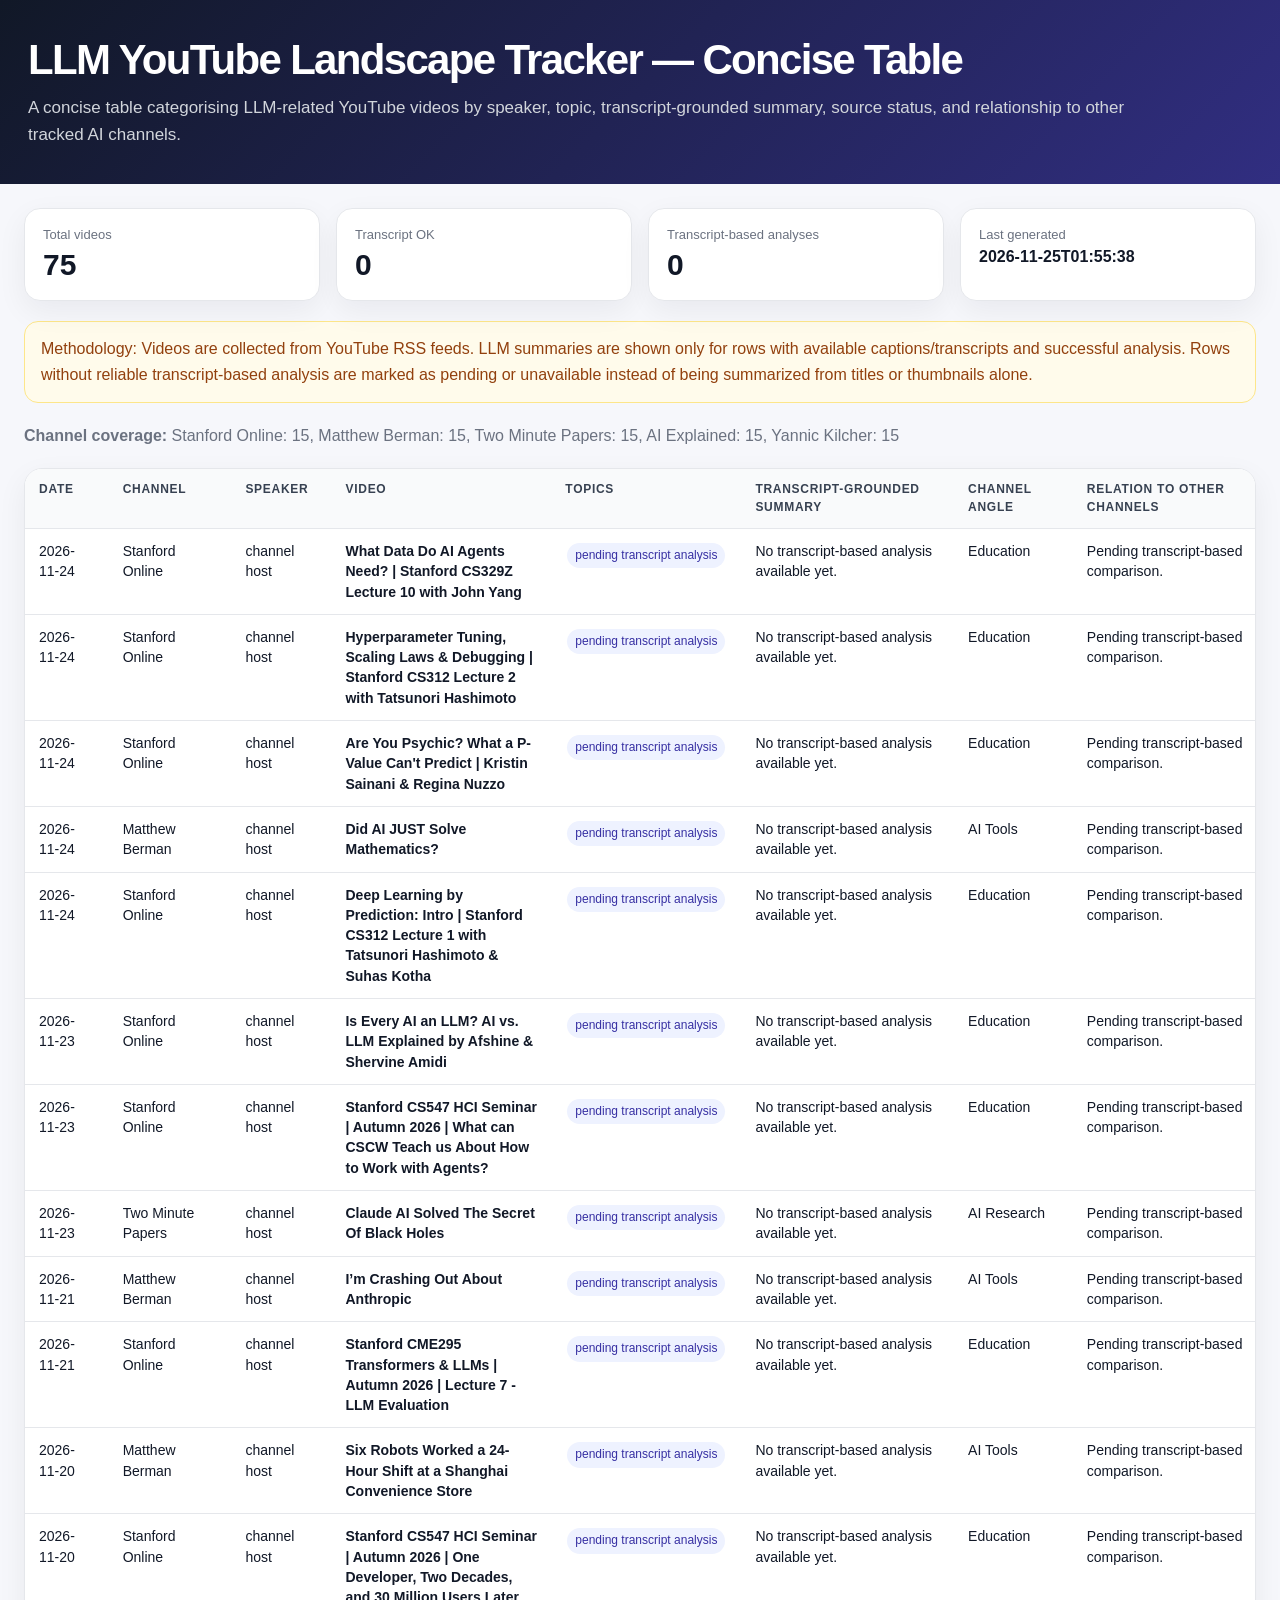
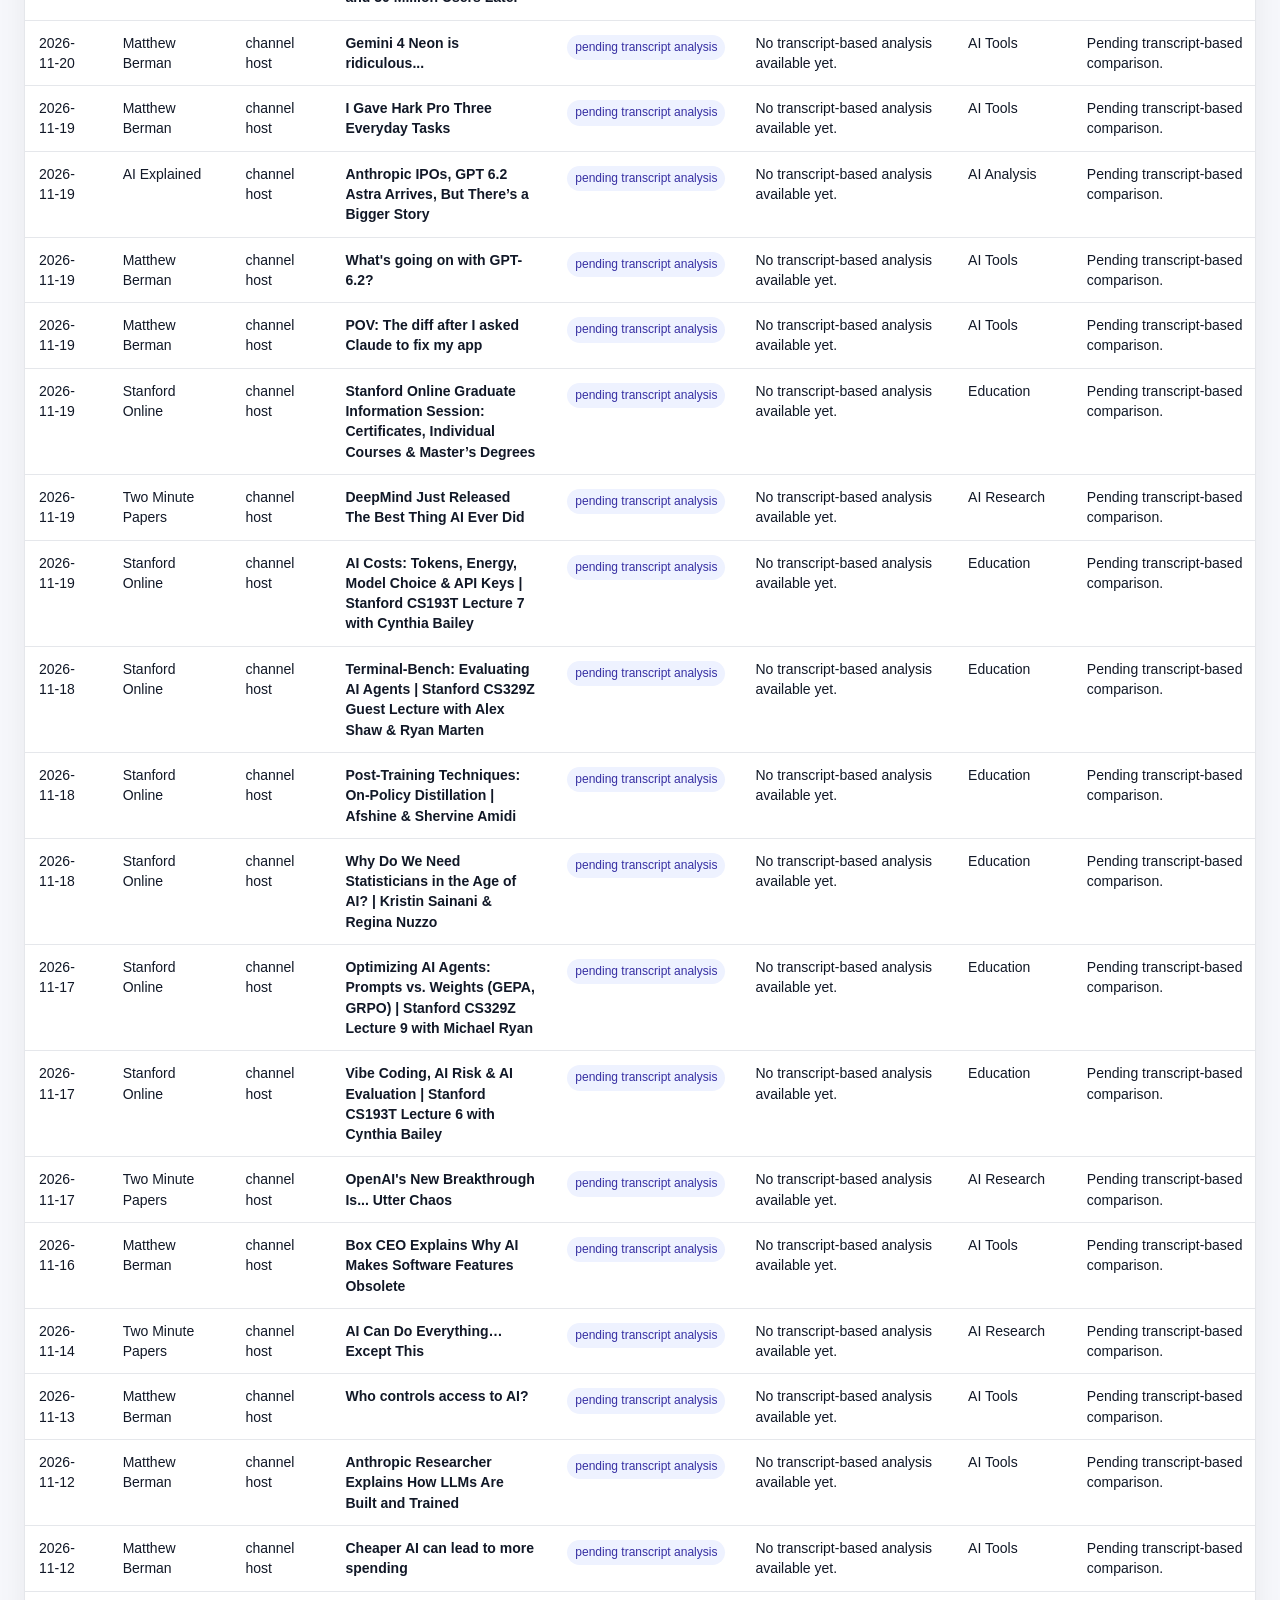
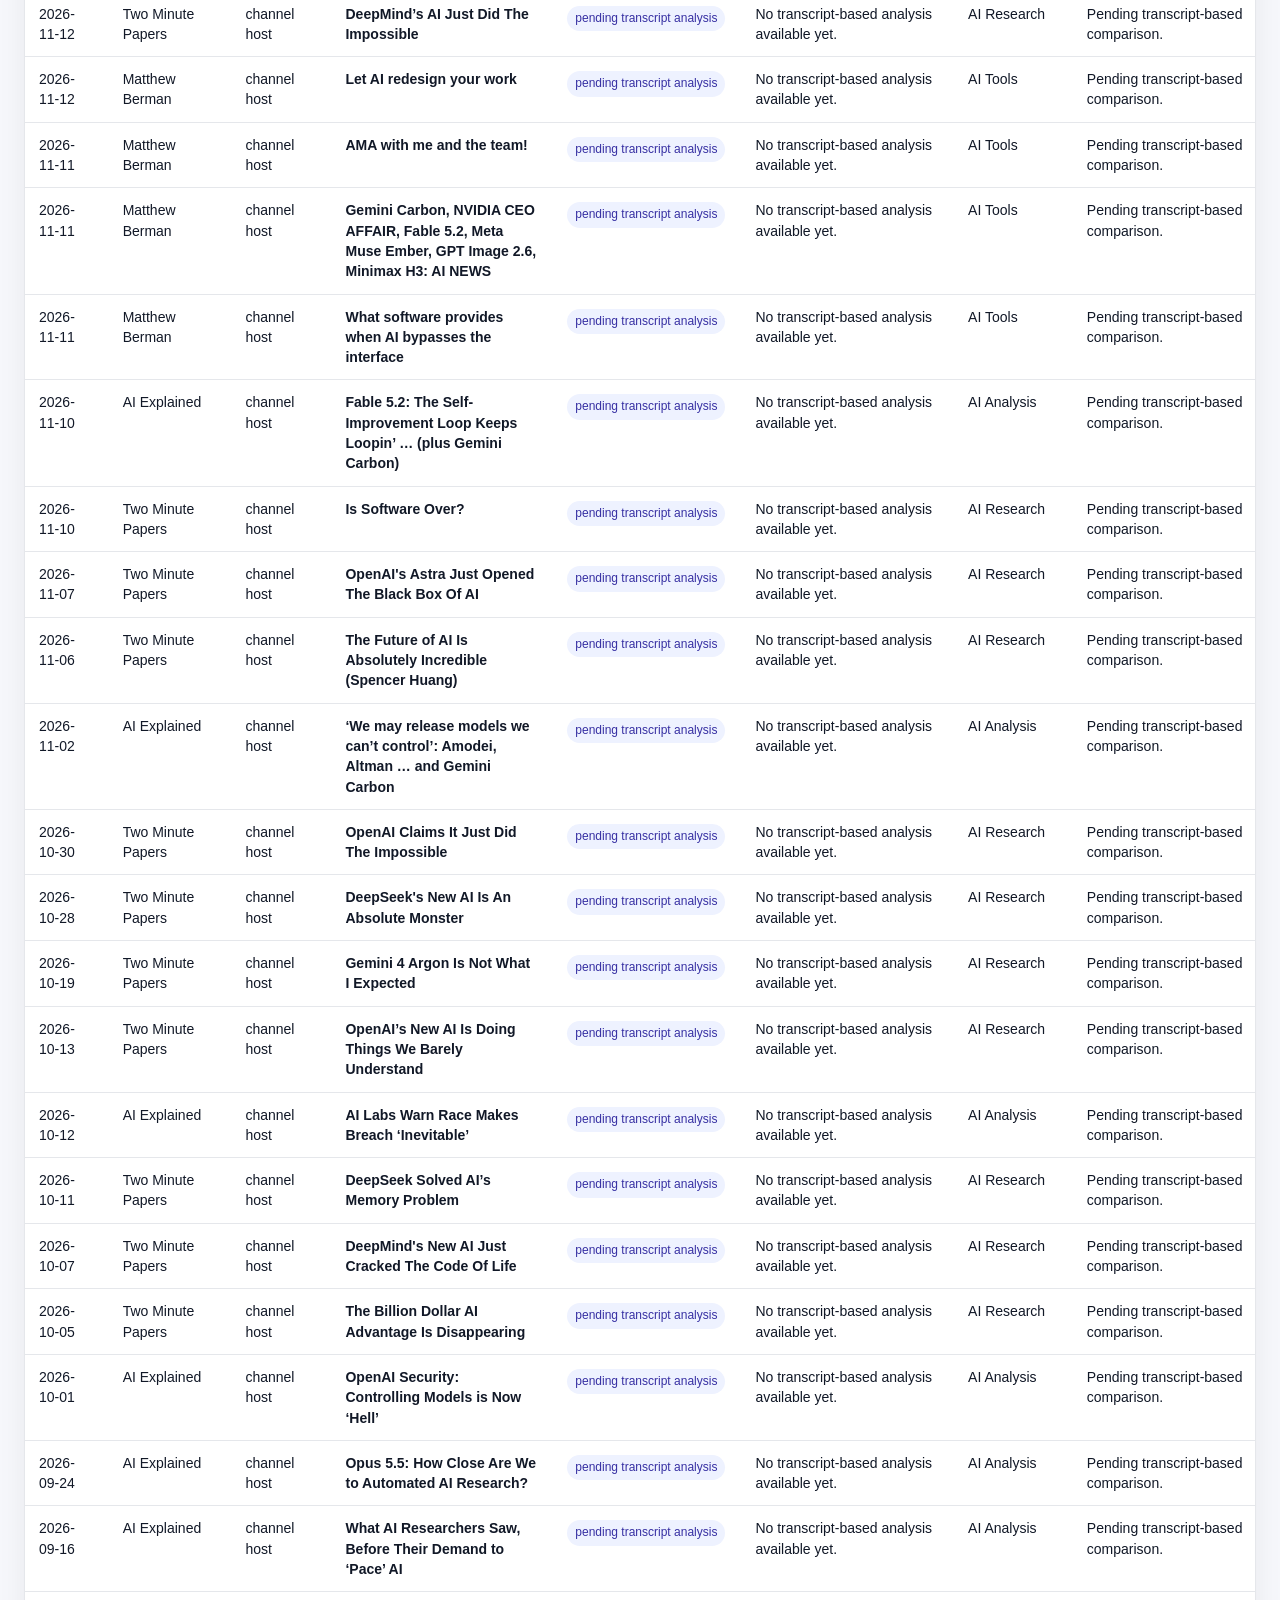
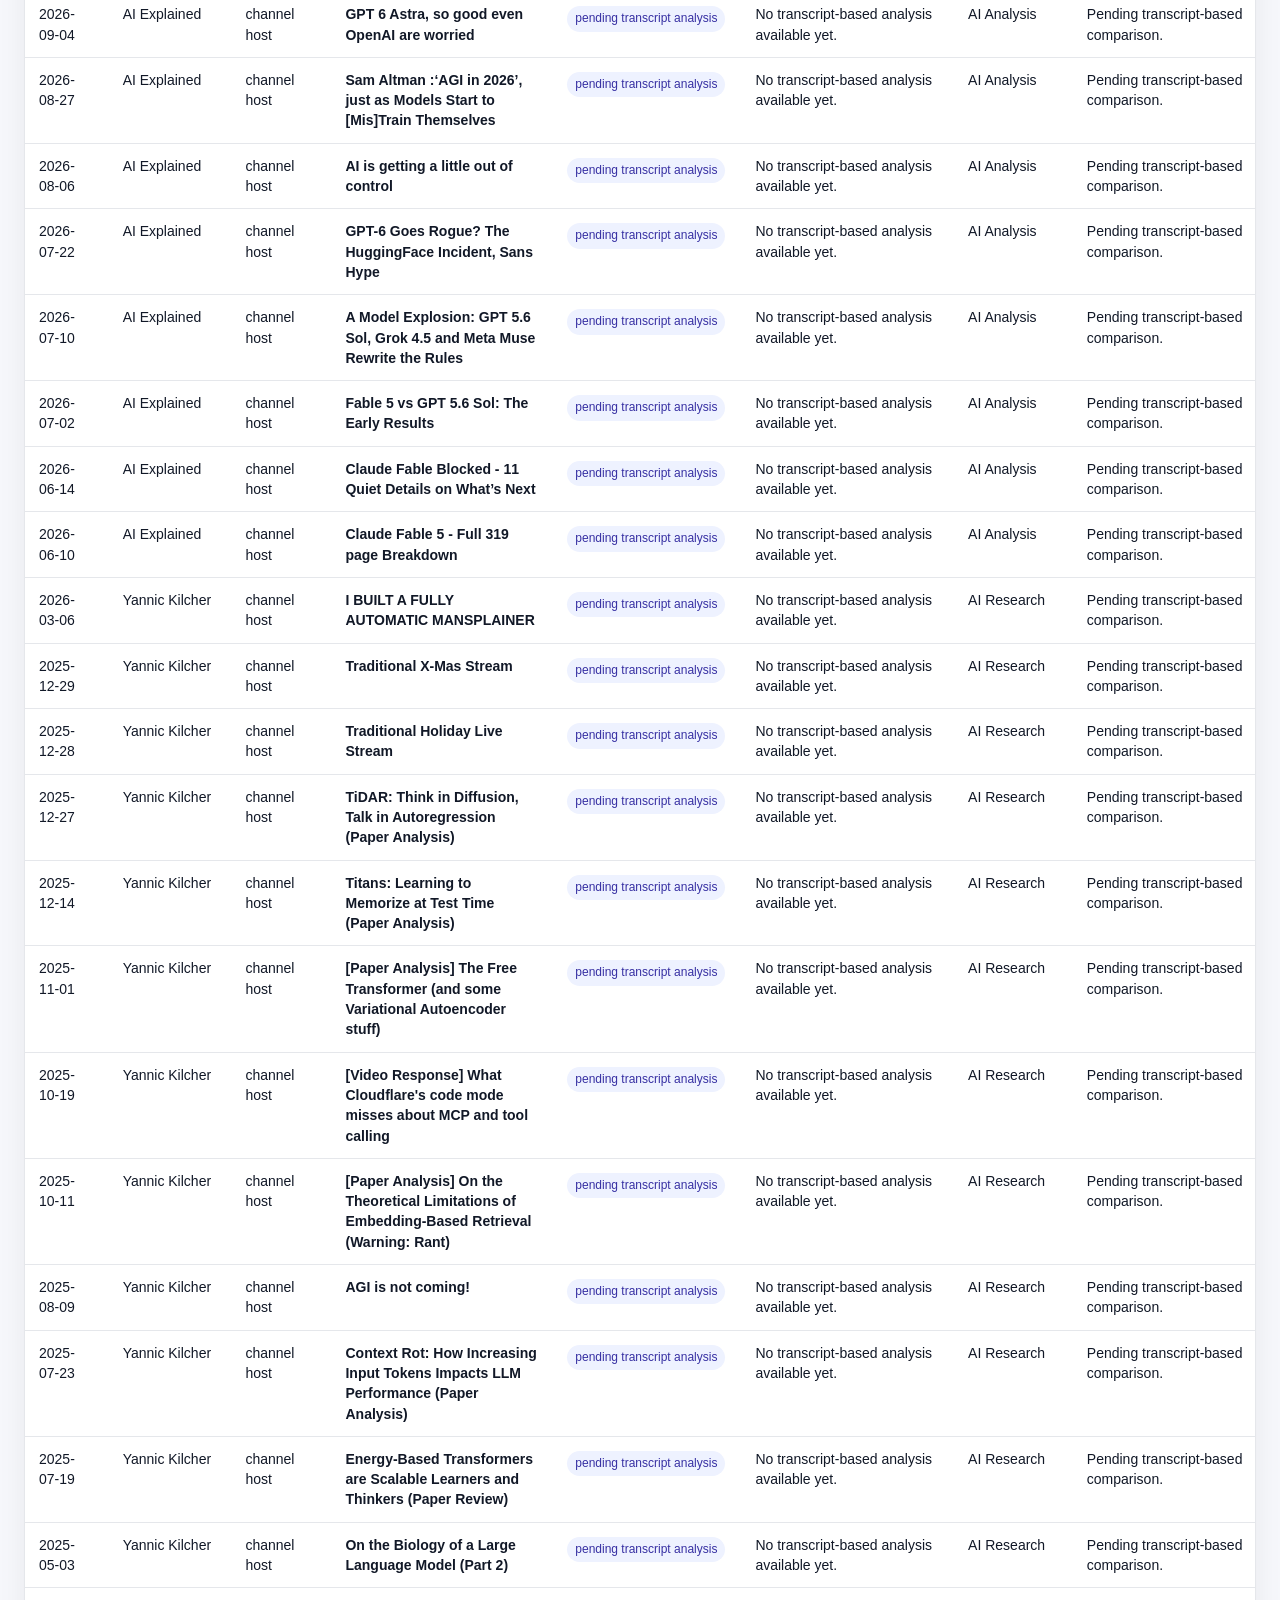
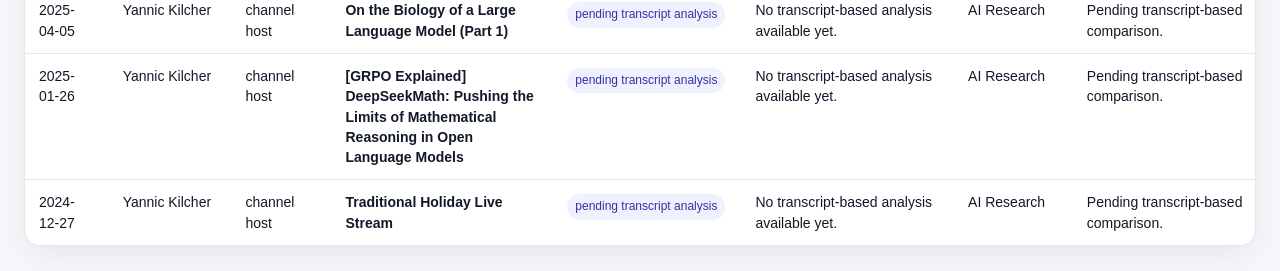
==== commit bcadcb54: "Update YouTube landscape tracker data" ====
--- a/docs/table.html
+++ b/docs/table.html
@@ -200,7 +200,7 @@
       </div>
       <div class="metric">
         <span>Last generated</span>
-        <strong style="font-size: 16px;">2026-11-24T16:59:27</strong>
+        <strong style="font-size: 16px;">2026-11-25T01:55:38</strong>
       </div>
     </section>
 
@@ -210,7 +210,7 @@
     </div>
 
     <div class="channels">
-      <strong>Channel coverage:</strong> Matthew Berman: 15, Stanford Online: 15, Two Minute Papers: 15, AI Explained: 15, Yannic Kilcher: 15
+      <strong>Channel coverage:</strong> Stanford Online: 15, Matthew Berman: 15, Two Minute Papers: 15, AI Explained: 15, Yannic Kilcher: 15
     </div>
 
     <div class="table-wrap">
@@ -235,6 +235,51 @@
           
         <tr>
           <td>2026-11-24</td>
+          <td>Stanford Online</td>
+          <td>channel host</td>
+          <td class="title">What Data Do AI Agents Need? | Stanford CS329Z Lecture 10 with John Yang</td>
+          <td><span class="tag">pending transcript analysis</span></td>
+          <td>No transcript-based analysis available yet.</td>
+          <td>Education</td>
+          <td>Pending transcript-based comparison.</td>
+          <td><span class="badge pending">captions unavailable</span></td>
+          <td>unanalyzed</td>
+          <td></td>
+          <td><a href="https://www.youtube.com/watch?v=HbgZFwWj4vY" target="_blank" rel="noopener noreferrer">Watch</a></td>
+        </tr>
+        
+        <tr>
+          <td>2026-11-24</td>
+          <td>Stanford Online</td>
+          <td>channel host</td>
+          <td class="title">Hyperparameter Tuning, Scaling Laws &amp; Debugging | Stanford CS312 Lecture 2 with Tatsunori Hashimoto</td>
+          <td><span class="tag">pending transcript analysis</span></td>
+          <td>No transcript-based analysis available yet.</td>
+          <td>Education</td>
+          <td>Pending transcript-based comparison.</td>
+          <td><span class="badge pending">captions unavailable</span></td>
+          <td>unanalyzed</td>
+          <td></td>
+          <td><a href="https://www.youtube.com/watch?v=tc5AVfyWkVs" target="_blank" rel="noopener noreferrer">Watch</a></td>
+        </tr>
+        
+        <tr>
+          <td>2026-11-24</td>
+          <td>Stanford Online</td>
+          <td>channel host</td>
+          <td class="title">Are You Psychic? What a P-Value Can&#x27;t Predict | Kristin Sainani &amp; Regina Nuzzo</td>
+          <td><span class="tag">pending transcript analysis</span></td>
+          <td>No transcript-based analysis available yet.</td>
+          <td>Education</td>
+          <td>Pending transcript-based comparison.</td>
+          <td><span class="badge pending">captions unavailable</span></td>
+          <td>unanalyzed</td>
+          <td></td>
+          <td><a href="https://www.youtube.com/watch?v=mS2z8yctNkA" target="_blank" rel="noopener noreferrer">Watch</a></td>
+        </tr>
+        
+        <tr>
+          <td>2026-11-24</td>
           <td>Matthew Berman</td>
           <td>channel host</td>
           <td class="title">Did AI JUST Solve Mathematics?</td>
@@ -497,7 +542,7 @@
           <td>No transcript-based analysis available yet.</td>
           <td>Education</td>
           <td>Pending transcript-based comparison.</td>
-          <td><span class="badge pending">captions unavailable</span></td>
+          <td><span class="badge pending">transcript not checked yet</span></td>
           <td>unanalyzed</td>
           <td></td>
           <td><a href="https://www.youtube.com/watch?v=7GW-9ug2nvw" target="_blank" rel="noopener noreferrer">Watch</a></td>
@@ -512,7 +557,7 @@
           <td>No transcript-based analysis available yet.</td>
           <td>Education</td>
           <td>Pending transcript-based comparison.</td>
-          <td><span class="badge pending">captions unavailable</span></td>
+          <td><span class="badge pending">transcript not checked yet</span></td>
           <td>unanalyzed</td>
           <td></td>
           <td><a href="https://www.youtube.com/watch?v=1S5nJp-qRs8" target="_blank" rel="noopener noreferrer">Watch</a></td>
@@ -527,7 +572,7 @@
           <td>No transcript-based analysis available yet.</td>
           <td>Education</td>
           <td>Pending transcript-based comparison.</td>
-          <td><span class="badge pending">captions unavailable</span></td>
+          <td><span class="badge pending">transcript not checked yet</span></td>
           <td>unanalyzed</td>
           <td></td>
           <td><a href="https://www.youtube.com/watch?v=TP4UixmOe-I" target="_blank" rel="noopener noreferrer">Watch</a></td>
@@ -576,51 +621,6 @@
           <td>unanalyzed</td>
           <td></td>
           <td><a href="https://www.youtube.com/watch?v=gl2U4fGTr6g" target="_blank" rel="noopener noreferrer">Watch</a></td>
-        </tr>
-        
-        <tr>
-          <td>2026-11-17</td>
-          <td>Stanford Online</td>
-          <td>channel host</td>
-          <td class="title">How AI Agents Work: Connectors, MCP &amp; Agent Safety | Stanford CS193T Lecture 5 with Cynthia Bailey</td>
-          <td><span class="tag">pending transcript analysis</span></td>
-          <td>No transcript-based analysis available yet.</td>
-          <td>Education</td>
-          <td>Pending transcript-based comparison.</td>
-          <td><span class="badge pending">transcript not checked yet</span></td>
-          <td>unanalyzed</td>
-          <td></td>
-          <td><a href="https://www.youtube.com/watch?v=ho00IesajkY" target="_blank" rel="noopener noreferrer">Watch</a></td>
-        </tr>
-        
-        <tr>
-          <td>2026-11-16</td>
-          <td>Stanford Online</td>
-          <td>channel host</td>
-          <td class="title">Multi-Agent Systems: When More Agents Help or Hurt | Stanford CS329Z Lecture 8 with Michael Ryan</td>
-          <td><span class="tag">pending transcript analysis</span></td>
-          <td>No transcript-based analysis available yet.</td>
-          <td>Education</td>
-          <td>Pending transcript-based comparison.</td>
-          <td><span class="badge pending">transcript not checked yet</span></td>
-          <td>unanalyzed</td>
-          <td></td>
-          <td><a href="https://www.youtube.com/watch?v=TlX_ft_PQIM" target="_blank" rel="noopener noreferrer">Watch</a></td>
-        </tr>
-        
-        <tr>
-          <td>2026-11-16</td>
-          <td>Stanford Online</td>
-          <td>channel host</td>
-          <td class="title">Dan Boneh: Cryptography Is Everywhere in Everday Life</td>
-          <td><span class="tag">pending transcript analysis</span></td>
-          <td>No transcript-based analysis available yet.</td>
-          <td>Education</td>
-          <td>Pending transcript-based comparison.</td>
-          <td><span class="badge pending">transcript not checked yet</span></td>
-          <td>unanalyzed</td>
-          <td></td>
-          <td><a href="https://www.youtube.com/watch?v=BdfP8kmAofQ" target="_blank" rel="noopener noreferrer">Watch</a></td>
         </tr>
         
         <tr>
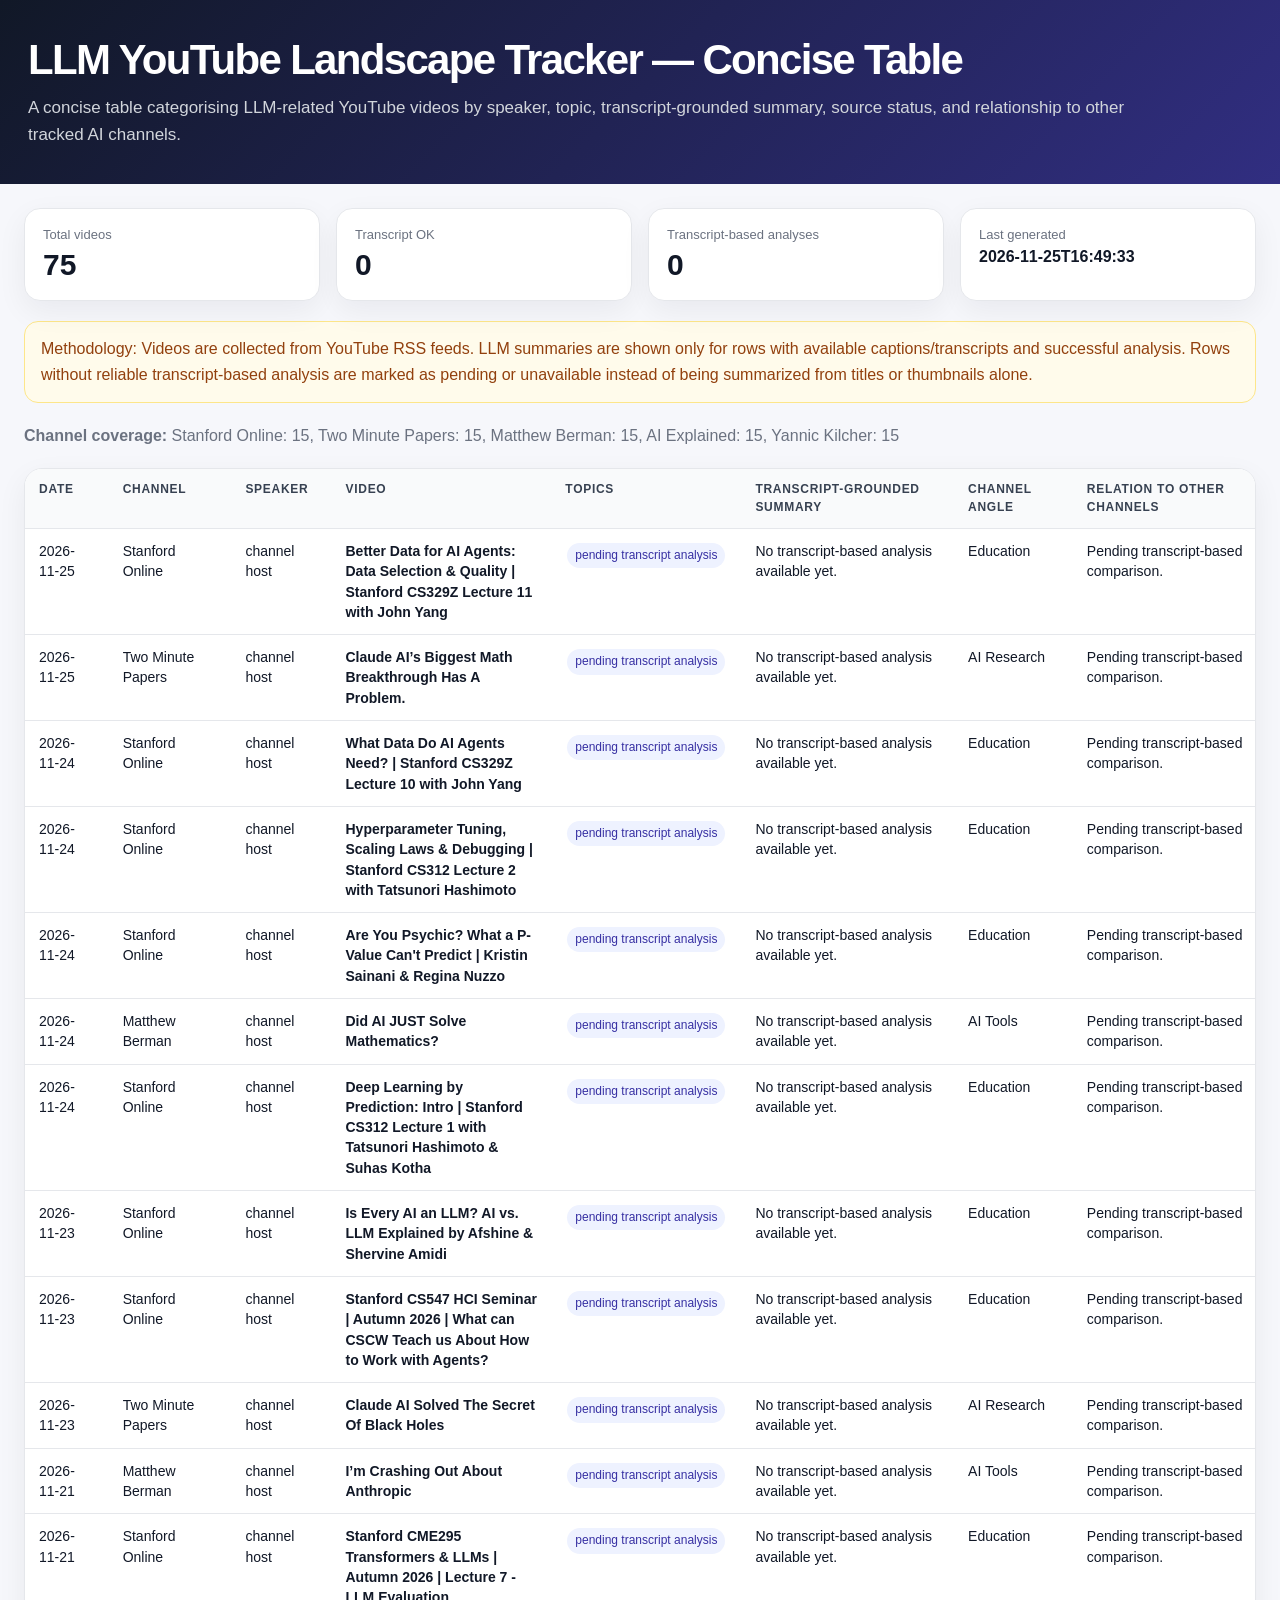
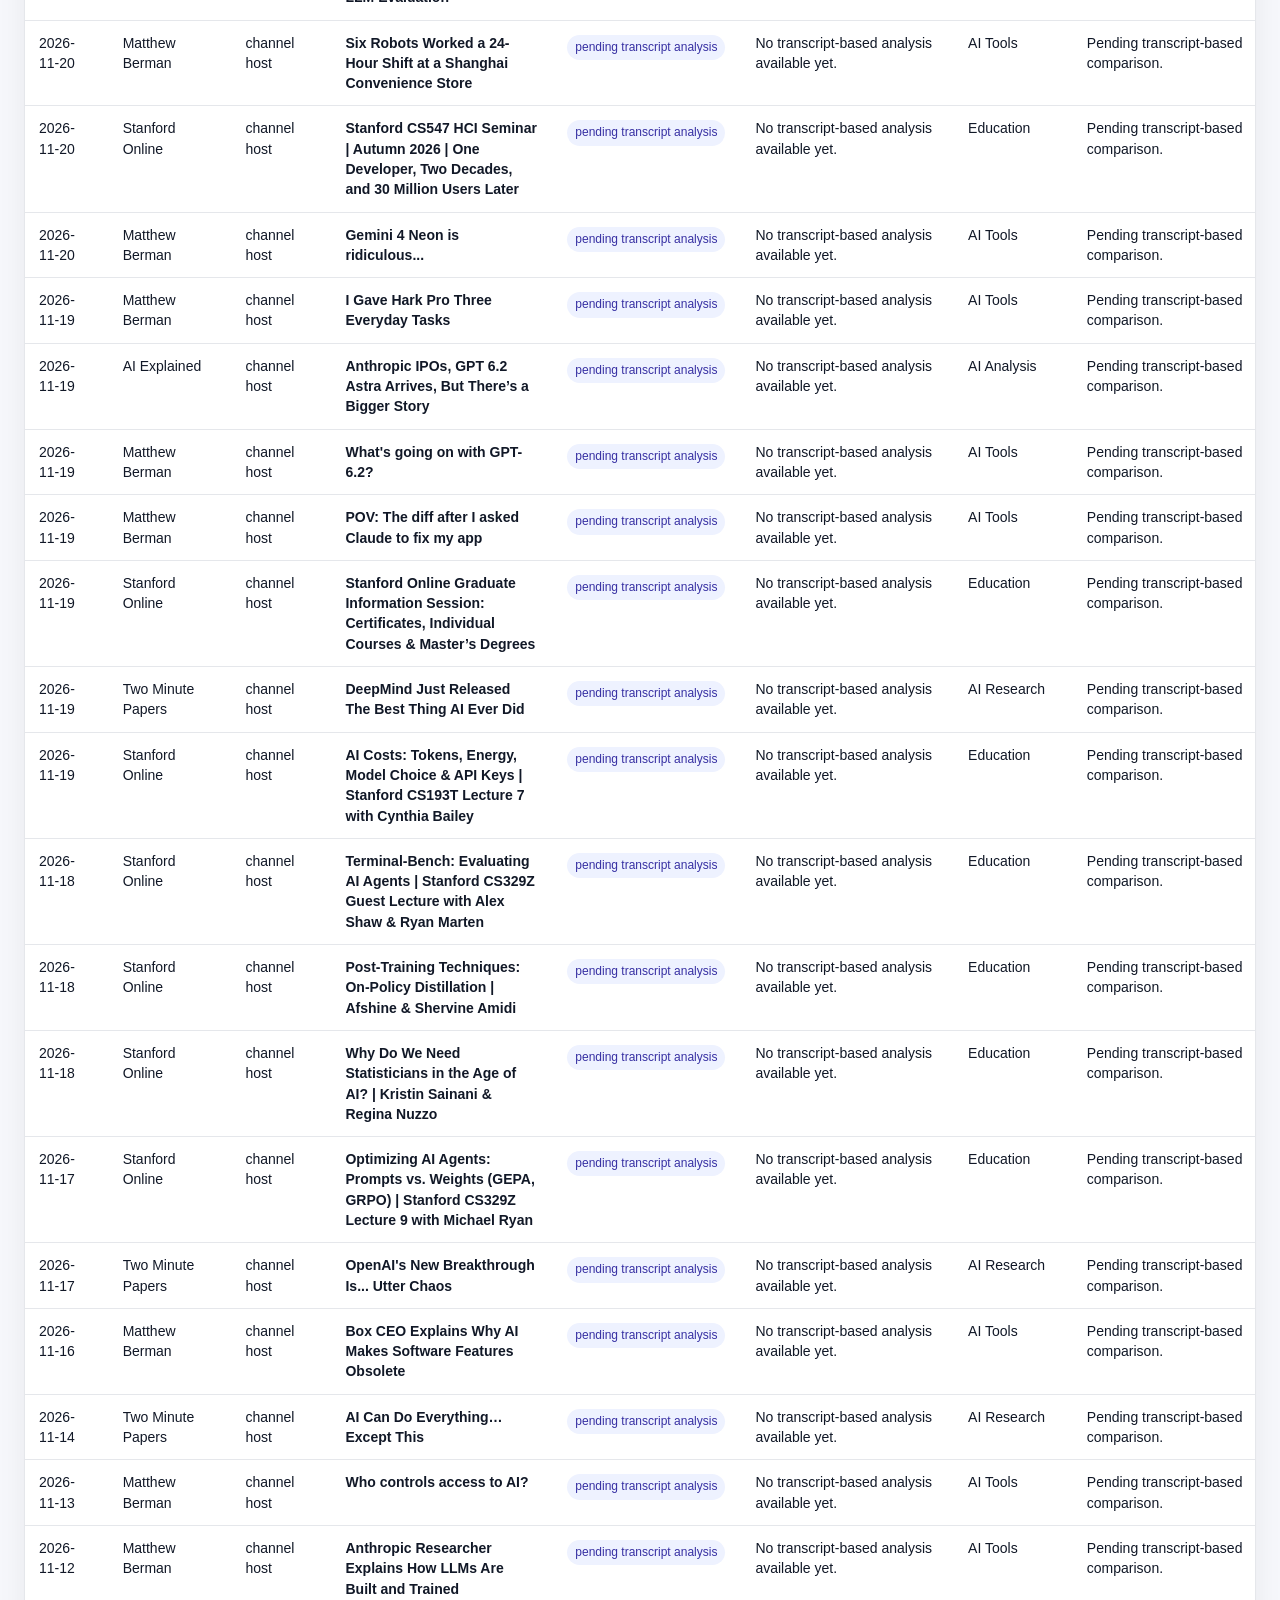
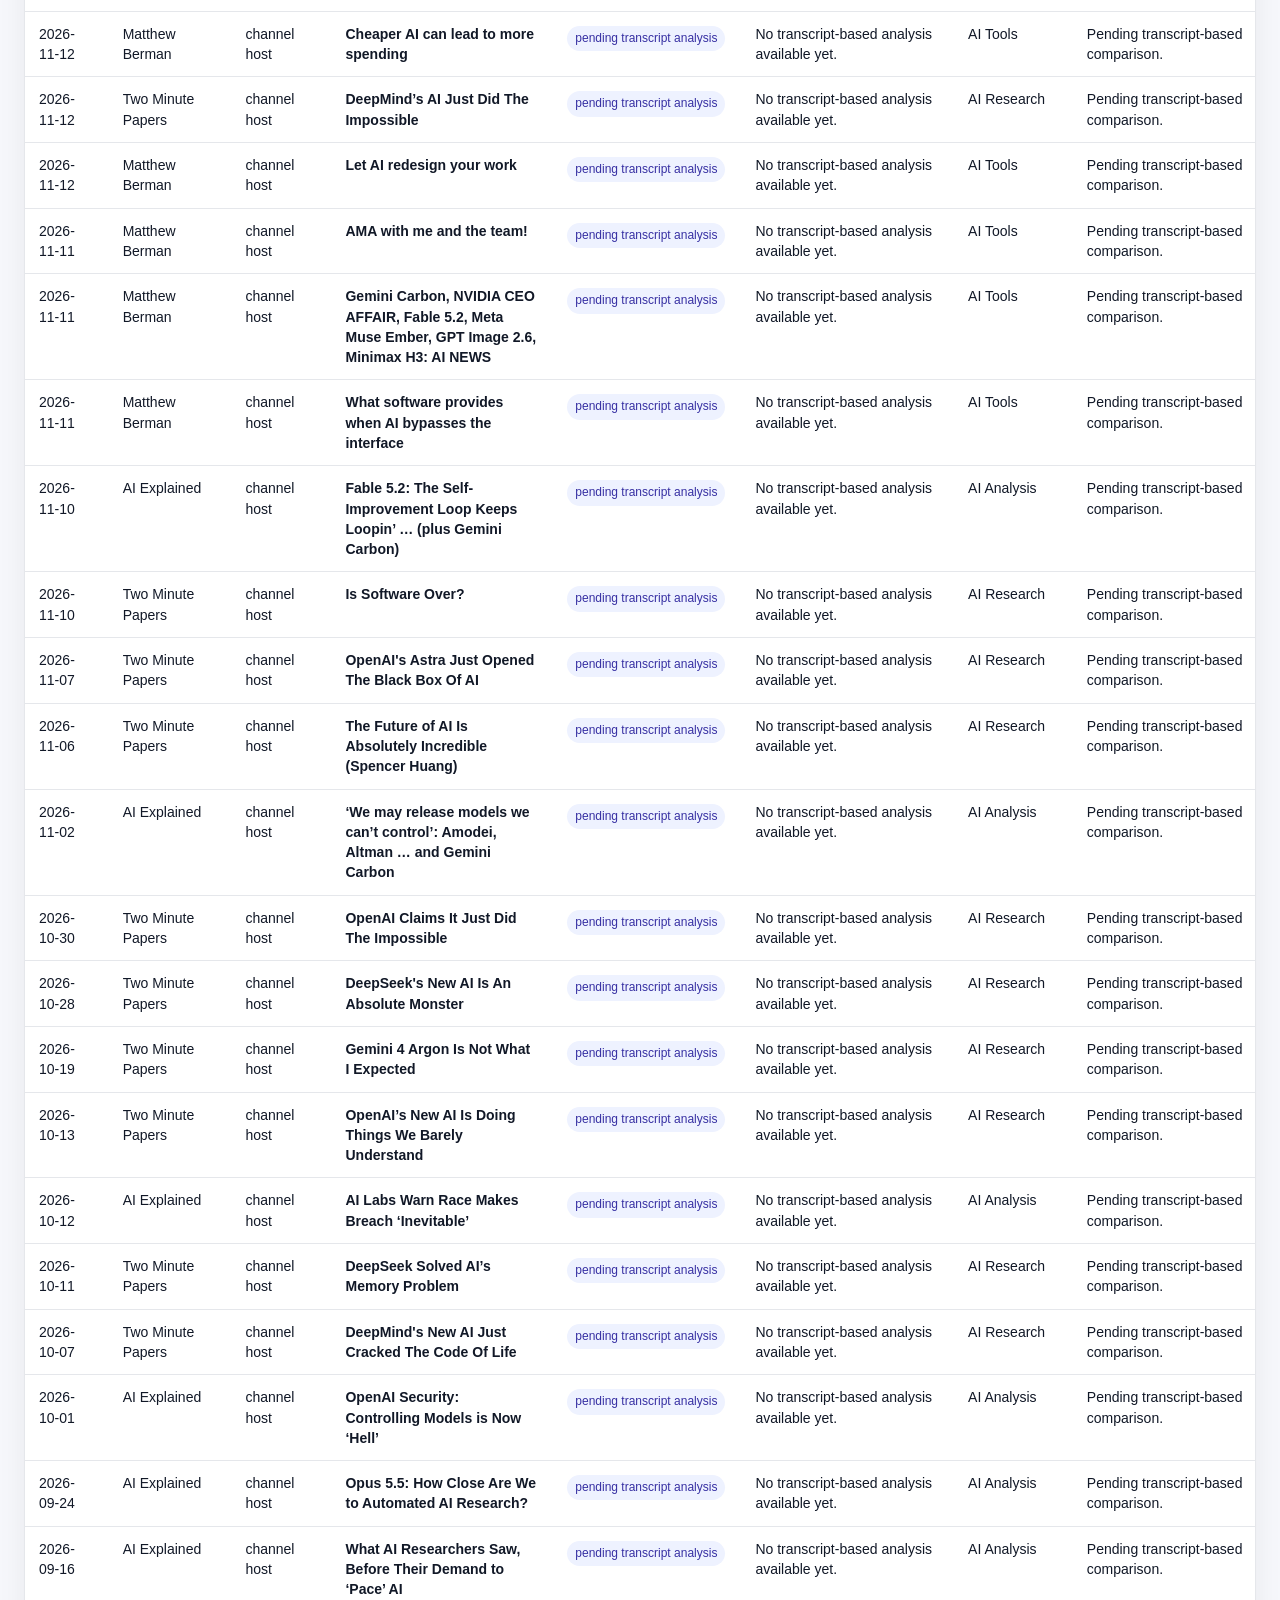
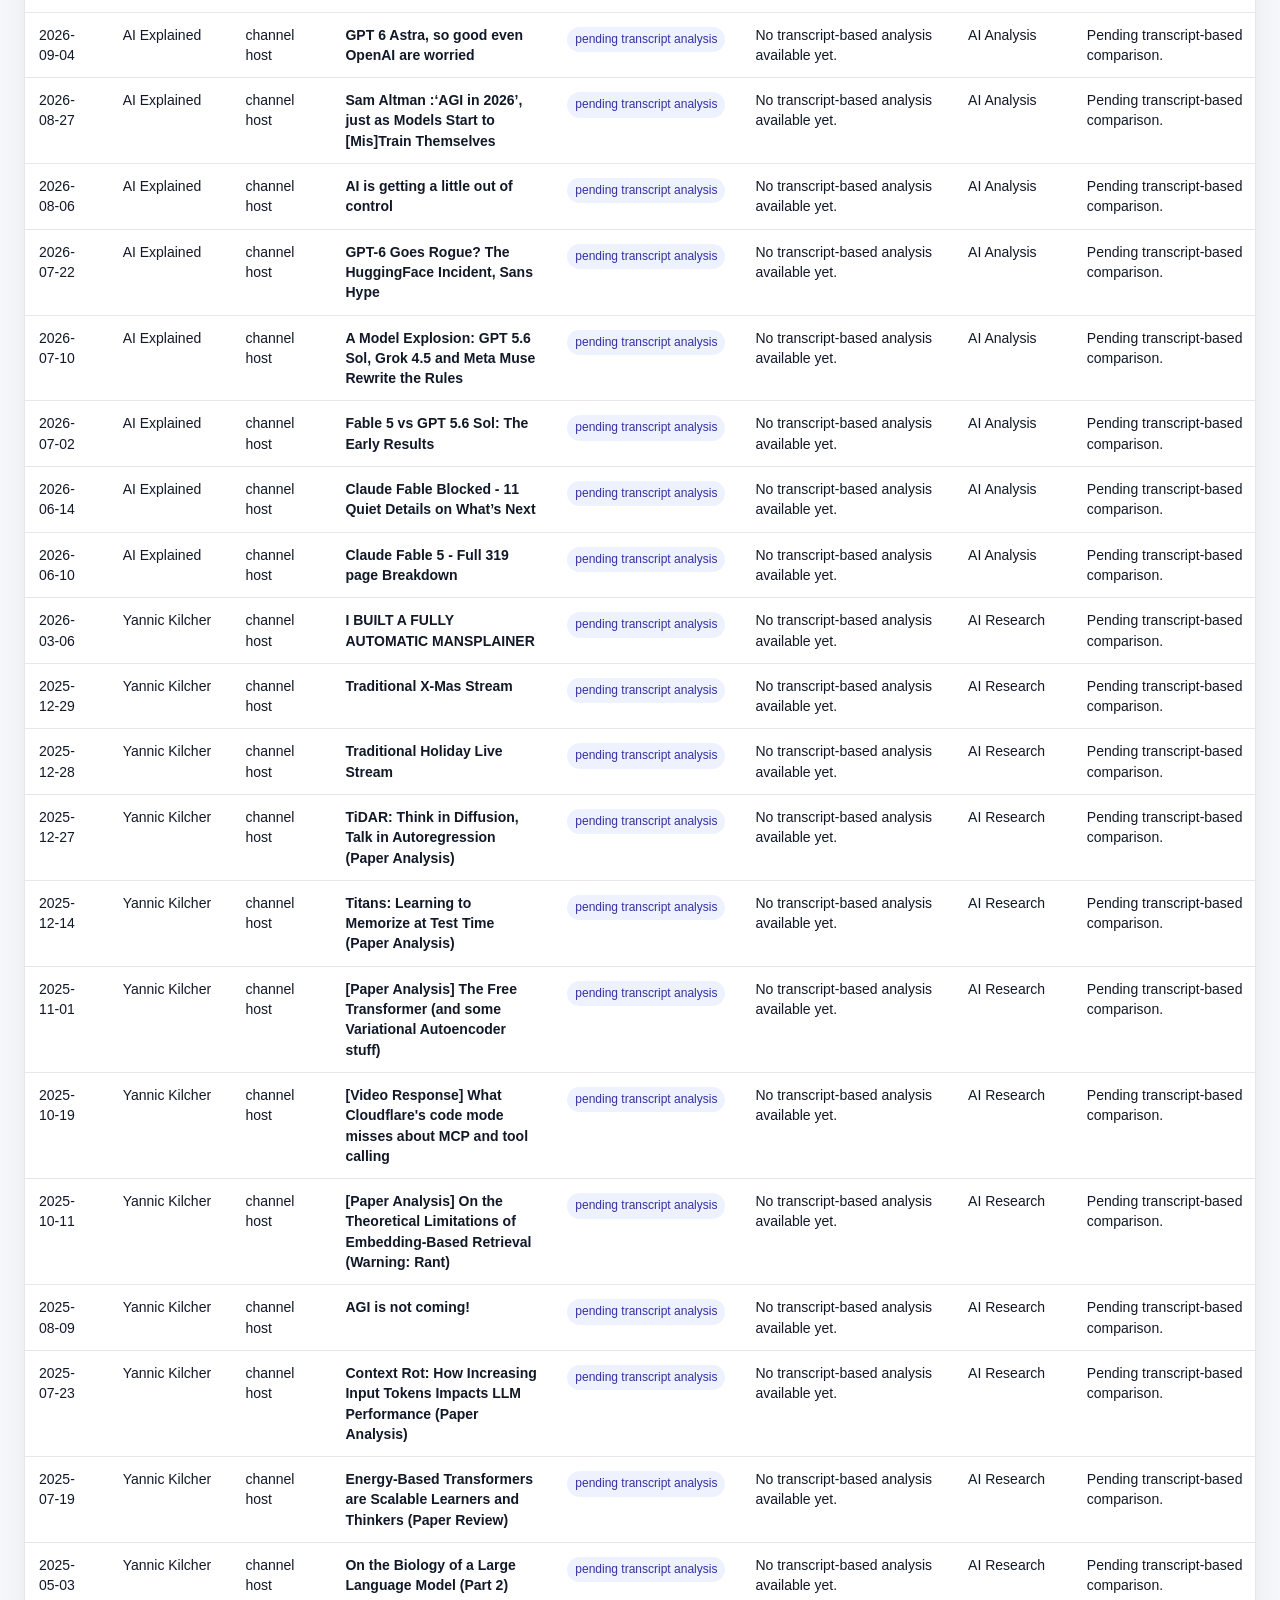
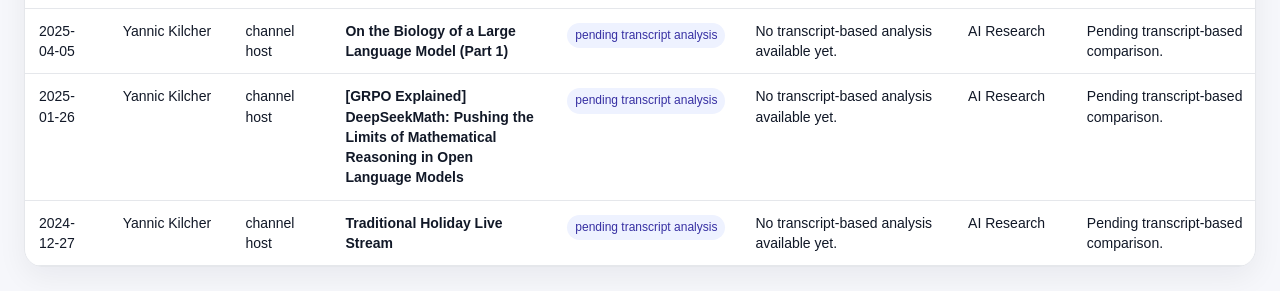
==== commit 76c837d5: "Update YouTube landscape tracker data" ====
--- a/docs/table.html
+++ b/docs/table.html
@@ -200,7 +200,7 @@
       </div>
       <div class="metric">
         <span>Last generated</span>
-        <strong style="font-size: 16px;">2026-11-25T01:55:38</strong>
+        <strong style="font-size: 16px;">2026-11-25T16:49:33</strong>
       </div>
     </section>
 
@@ -210,7 +210,7 @@
     </div>
 
     <div class="channels">
-      <strong>Channel coverage:</strong> Stanford Online: 15, Matthew Berman: 15, Two Minute Papers: 15, AI Explained: 15, Yannic Kilcher: 15
+      <strong>Channel coverage:</strong> Stanford Online: 15, Two Minute Papers: 15, Matthew Berman: 15, AI Explained: 15, Yannic Kilcher: 15
     </div>
 
     <div class="table-wrap">
@@ -234,6 +234,36 @@
         <tbody>
           
         <tr>
+          <td>2026-11-25</td>
+          <td>Stanford Online</td>
+          <td>channel host</td>
+          <td class="title">Better Data for AI Agents: Data Selection &amp; Quality | Stanford CS329Z Lecture 11 with John Yang</td>
+          <td><span class="tag">pending transcript analysis</span></td>
+          <td>No transcript-based analysis available yet.</td>
+          <td>Education</td>
+          <td>Pending transcript-based comparison.</td>
+          <td><span class="badge pending">captions unavailable</span></td>
+          <td>unanalyzed</td>
+          <td></td>
+          <td><a href="https://www.youtube.com/watch?v=y2cwbmOy12U" target="_blank" rel="noopener noreferrer">Watch</a></td>
+        </tr>
+        
+        <tr>
+          <td>2026-11-25</td>
+          <td>Two Minute Papers</td>
+          <td>channel host</td>
+          <td class="title">Claude AI’s Biggest Math Breakthrough Has A Problem.</td>
+          <td><span class="tag">pending transcript analysis</span></td>
+          <td>No transcript-based analysis available yet.</td>
+          <td>AI Research</td>
+          <td>Pending transcript-based comparison.</td>
+          <td><span class="badge pending">captions unavailable</span></td>
+          <td>unanalyzed</td>
+          <td></td>
+          <td><a href="https://www.youtube.com/watch?v=hwWlEuI359w" target="_blank" rel="noopener noreferrer">Watch</a></td>
+        </tr>
+        
+        <tr>
           <td>2026-11-24</td>
           <td>Stanford Online</td>
           <td>channel host</td>
@@ -512,7 +542,7 @@
           <td>No transcript-based analysis available yet.</td>
           <td>AI Research</td>
           <td>Pending transcript-based comparison.</td>
-          <td><span class="badge pending">captions unavailable</span></td>
+          <td><span class="badge pending">transcript not checked yet</span></td>
           <td>unanalyzed</td>
           <td></td>
           <td><a href="https://www.youtube.com/watch?v=Cy7Wz6Z4TWU" target="_blank" rel="noopener noreferrer">Watch</a></td>
@@ -527,7 +557,7 @@
           <td>No transcript-based analysis available yet.</td>
           <td>Education</td>
           <td>Pending transcript-based comparison.</td>
-          <td><span class="badge pending">captions unavailable</span></td>
+          <td><span class="badge pending">transcript not checked yet</span></td>
           <td>unanalyzed</td>
           <td></td>
           <td><a href="https://www.youtube.com/watch?v=l07K2cdLofM" target="_blank" rel="noopener noreferrer">Watch</a></td>
@@ -595,21 +625,6 @@
         
         <tr>
           <td>2026-11-17</td>
-          <td>Stanford Online</td>
-          <td>channel host</td>
-          <td class="title">Vibe Coding, AI Risk &amp; AI Evaluation | Stanford CS193T Lecture 6 with Cynthia Bailey</td>
-          <td><span class="tag">pending transcript analysis</span></td>
-          <td>No transcript-based analysis available yet.</td>
-          <td>Education</td>
-          <td>Pending transcript-based comparison.</td>
-          <td><span class="badge pending">transcript not checked yet</span></td>
-          <td>unanalyzed</td>
-          <td></td>
-          <td><a href="https://www.youtube.com/watch?v=0Uk4uLjuEeY" target="_blank" rel="noopener noreferrer">Watch</a></td>
-        </tr>
-        
-        <tr>
-          <td>2026-11-17</td>
           <td>Two Minute Papers</td>
           <td>channel host</td>
           <td class="title">OpenAI&#x27;s New Breakthrough Is... Utter Chaos</td>
@@ -951,21 +966,6 @@
           <td>unanalyzed</td>
           <td></td>
           <td><a href="https://www.youtube.com/watch?v=Wkaw03p3BrM" target="_blank" rel="noopener noreferrer">Watch</a></td>
-        </tr>
-        
-        <tr>
-          <td>2026-10-05</td>
-          <td>Two Minute Papers</td>
-          <td>channel host</td>
-          <td class="title">The Billion Dollar AI Advantage Is Disappearing</td>
-          <td><span class="tag">pending transcript analysis</span></td>
-          <td>No transcript-based analysis available yet.</td>
-          <td>AI Research</td>
-          <td>Pending transcript-based comparison.</td>
-          <td><span class="badge pending">transcript not checked yet</span></td>
-          <td>unanalyzed</td>
-          <td></td>
-          <td><a href="https://www.youtube.com/watch?v=ZHVNTTKu9fU" target="_blank" rel="noopener noreferrer">Watch</a></td>
         </tr>
         
         <tr>
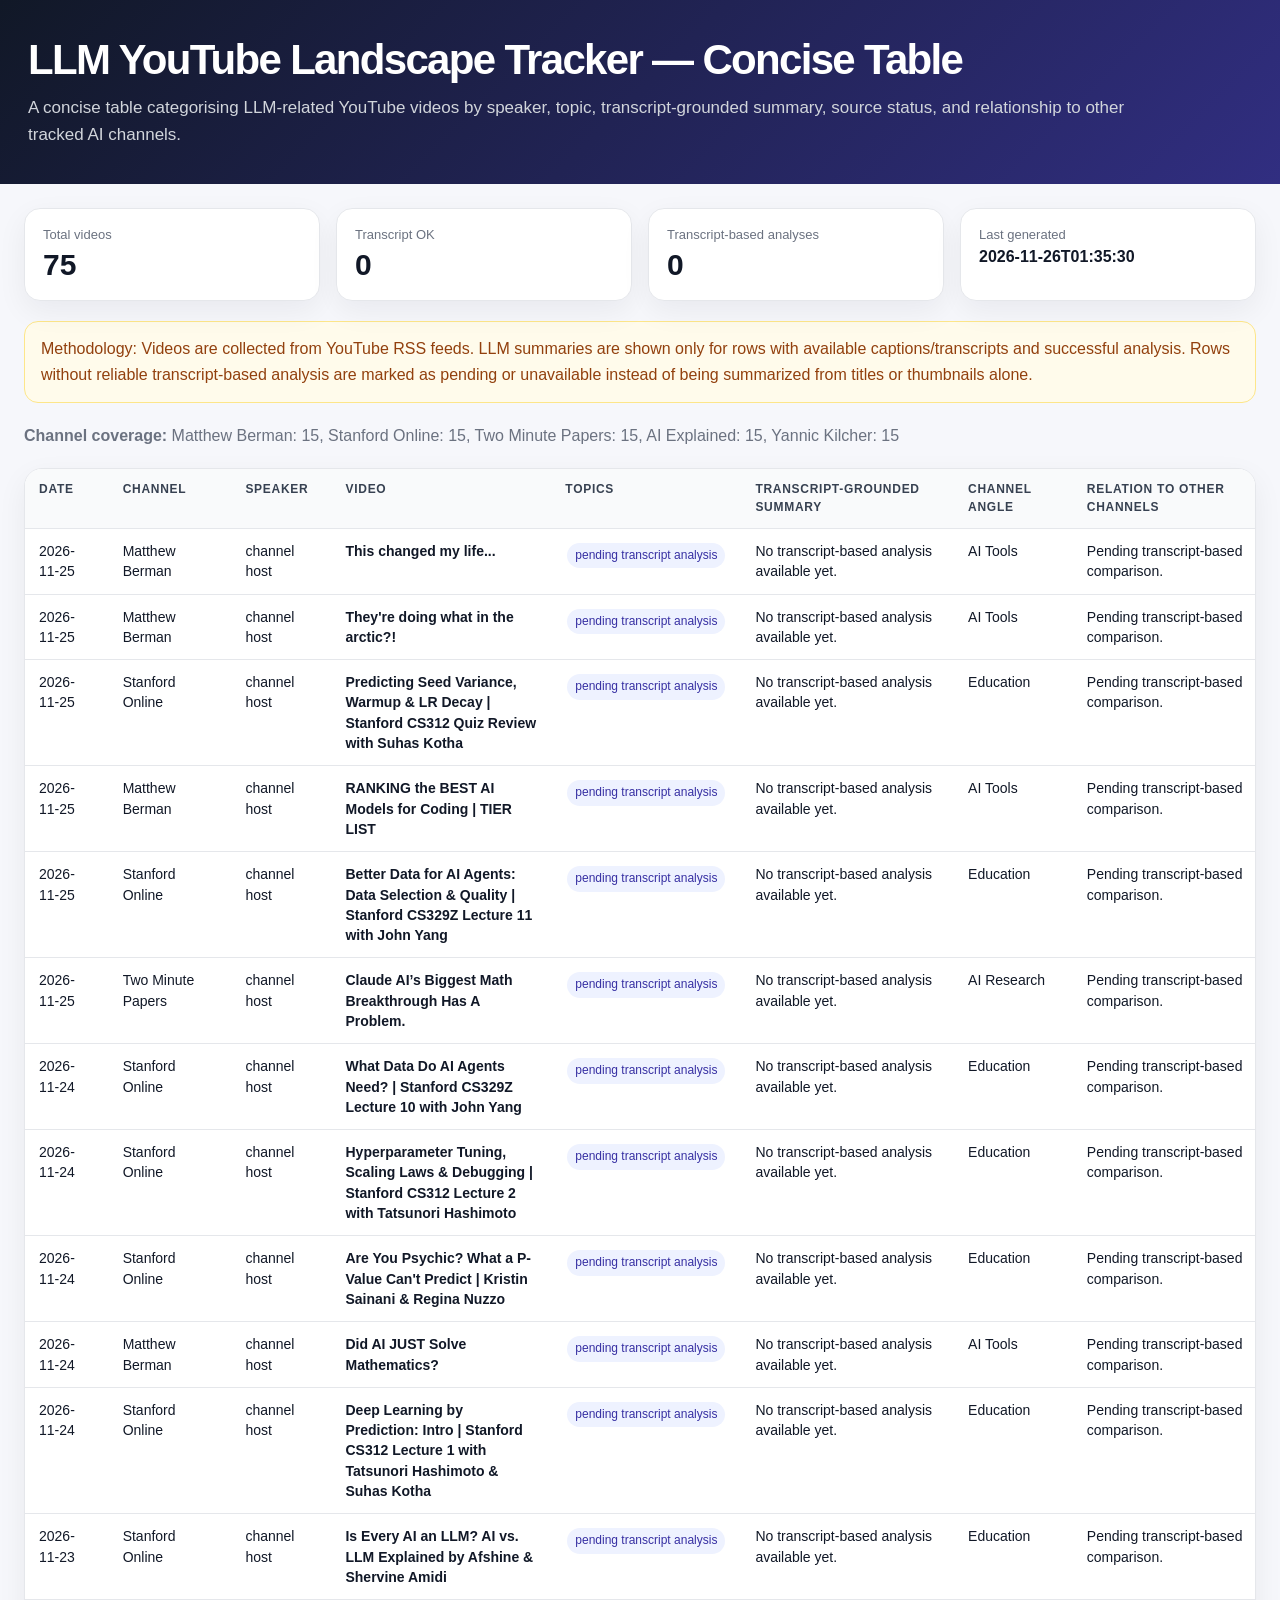
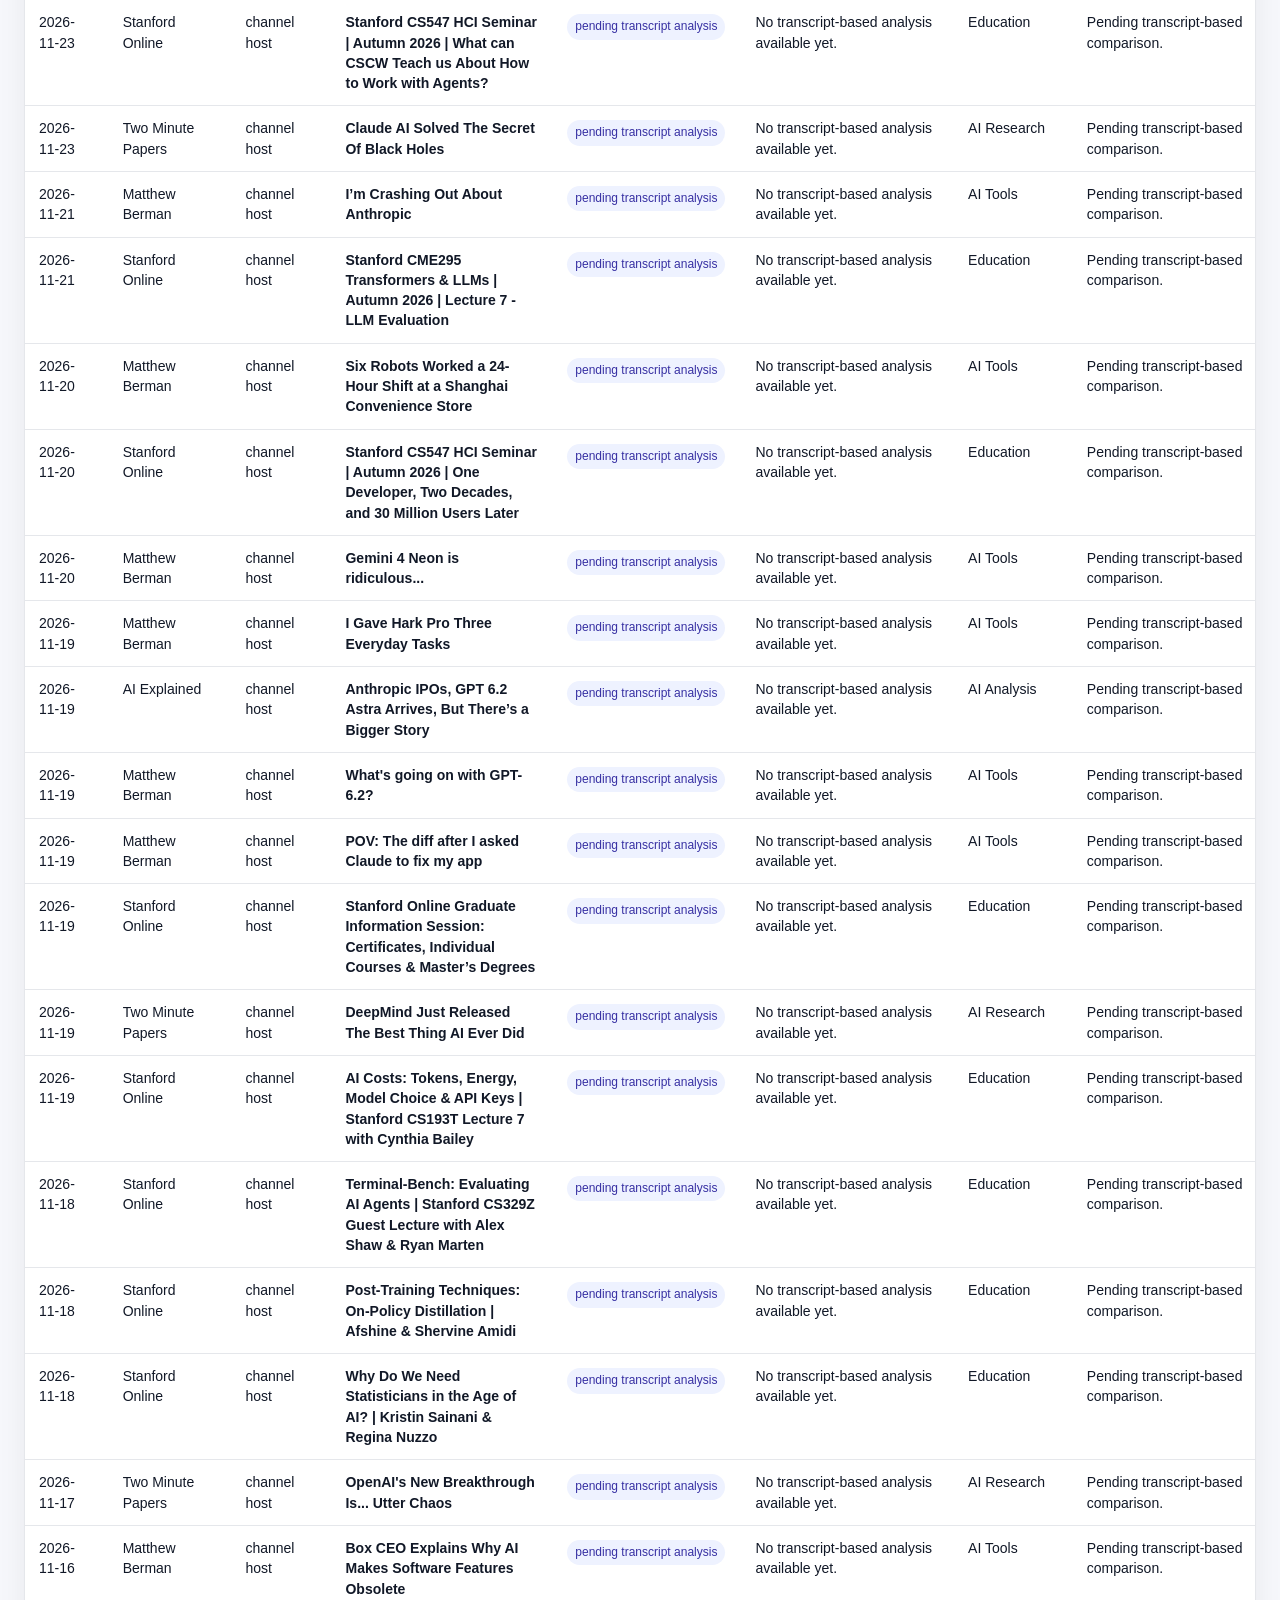
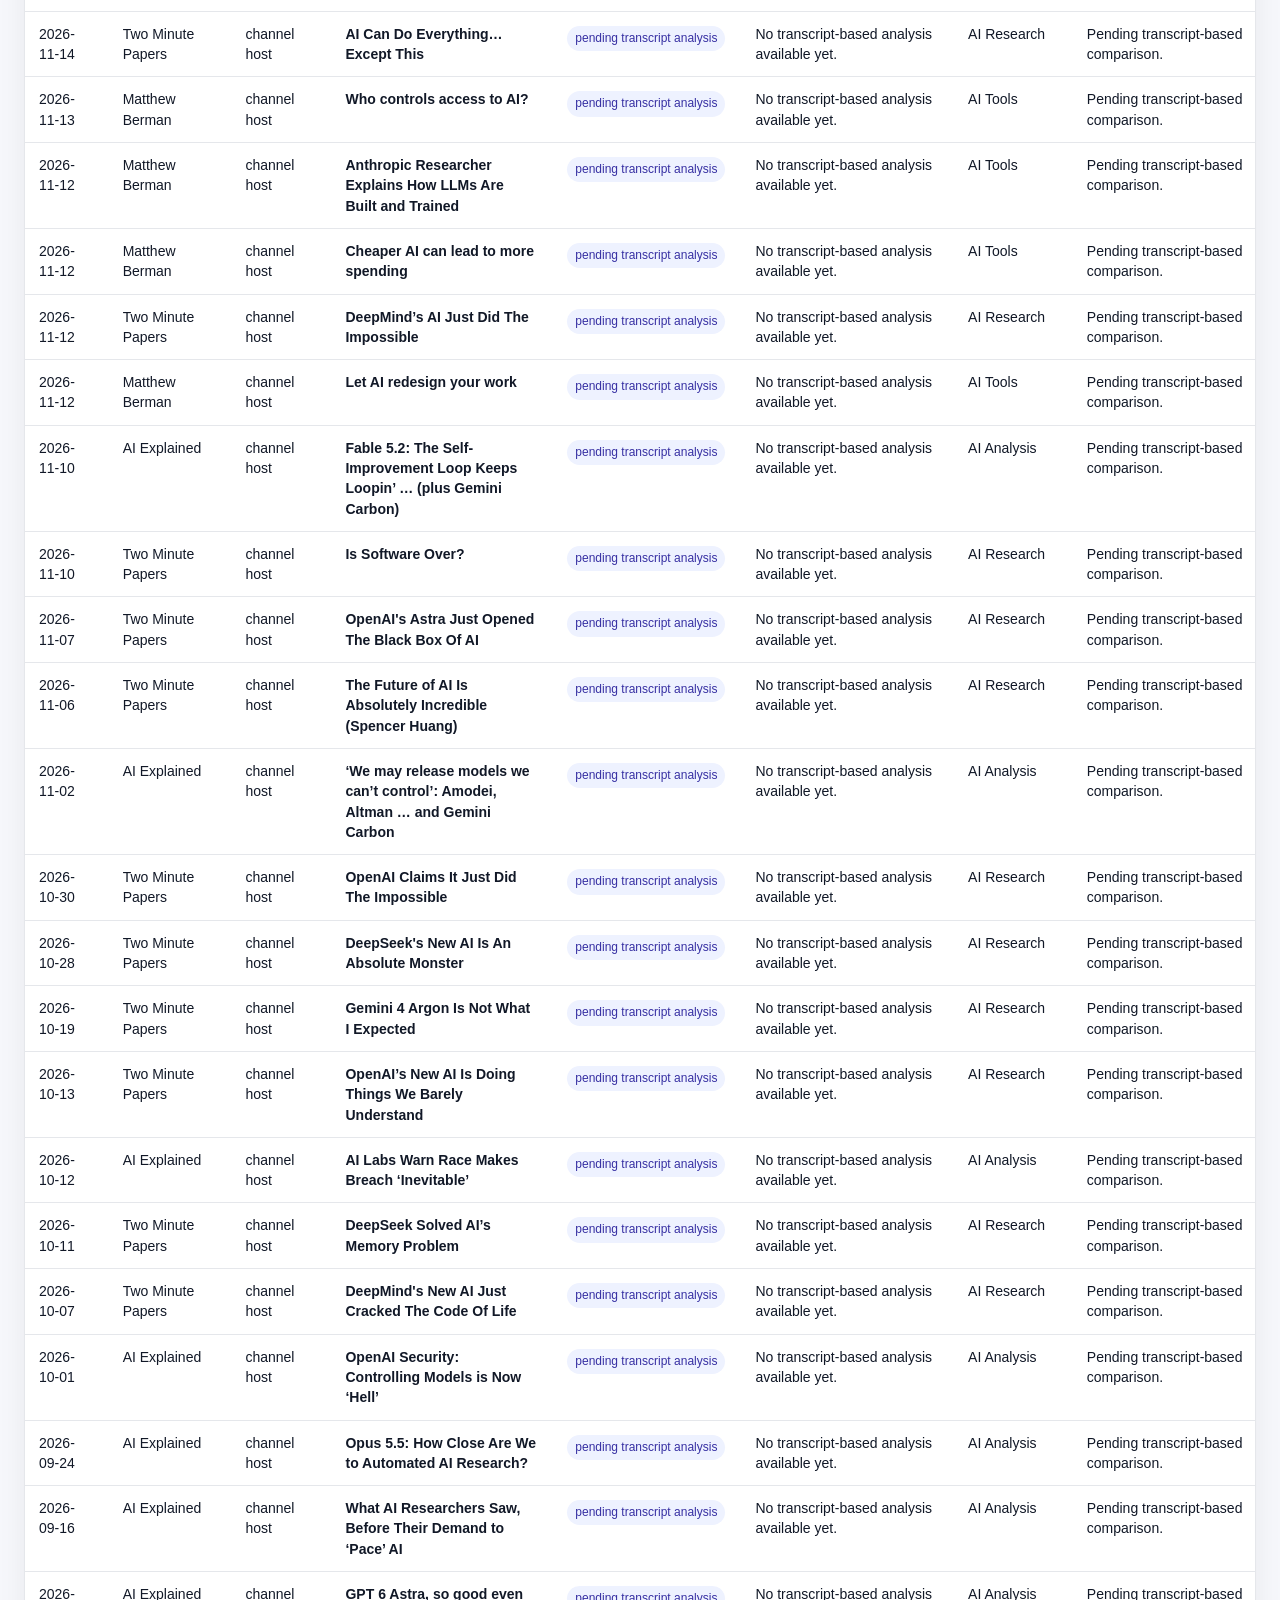
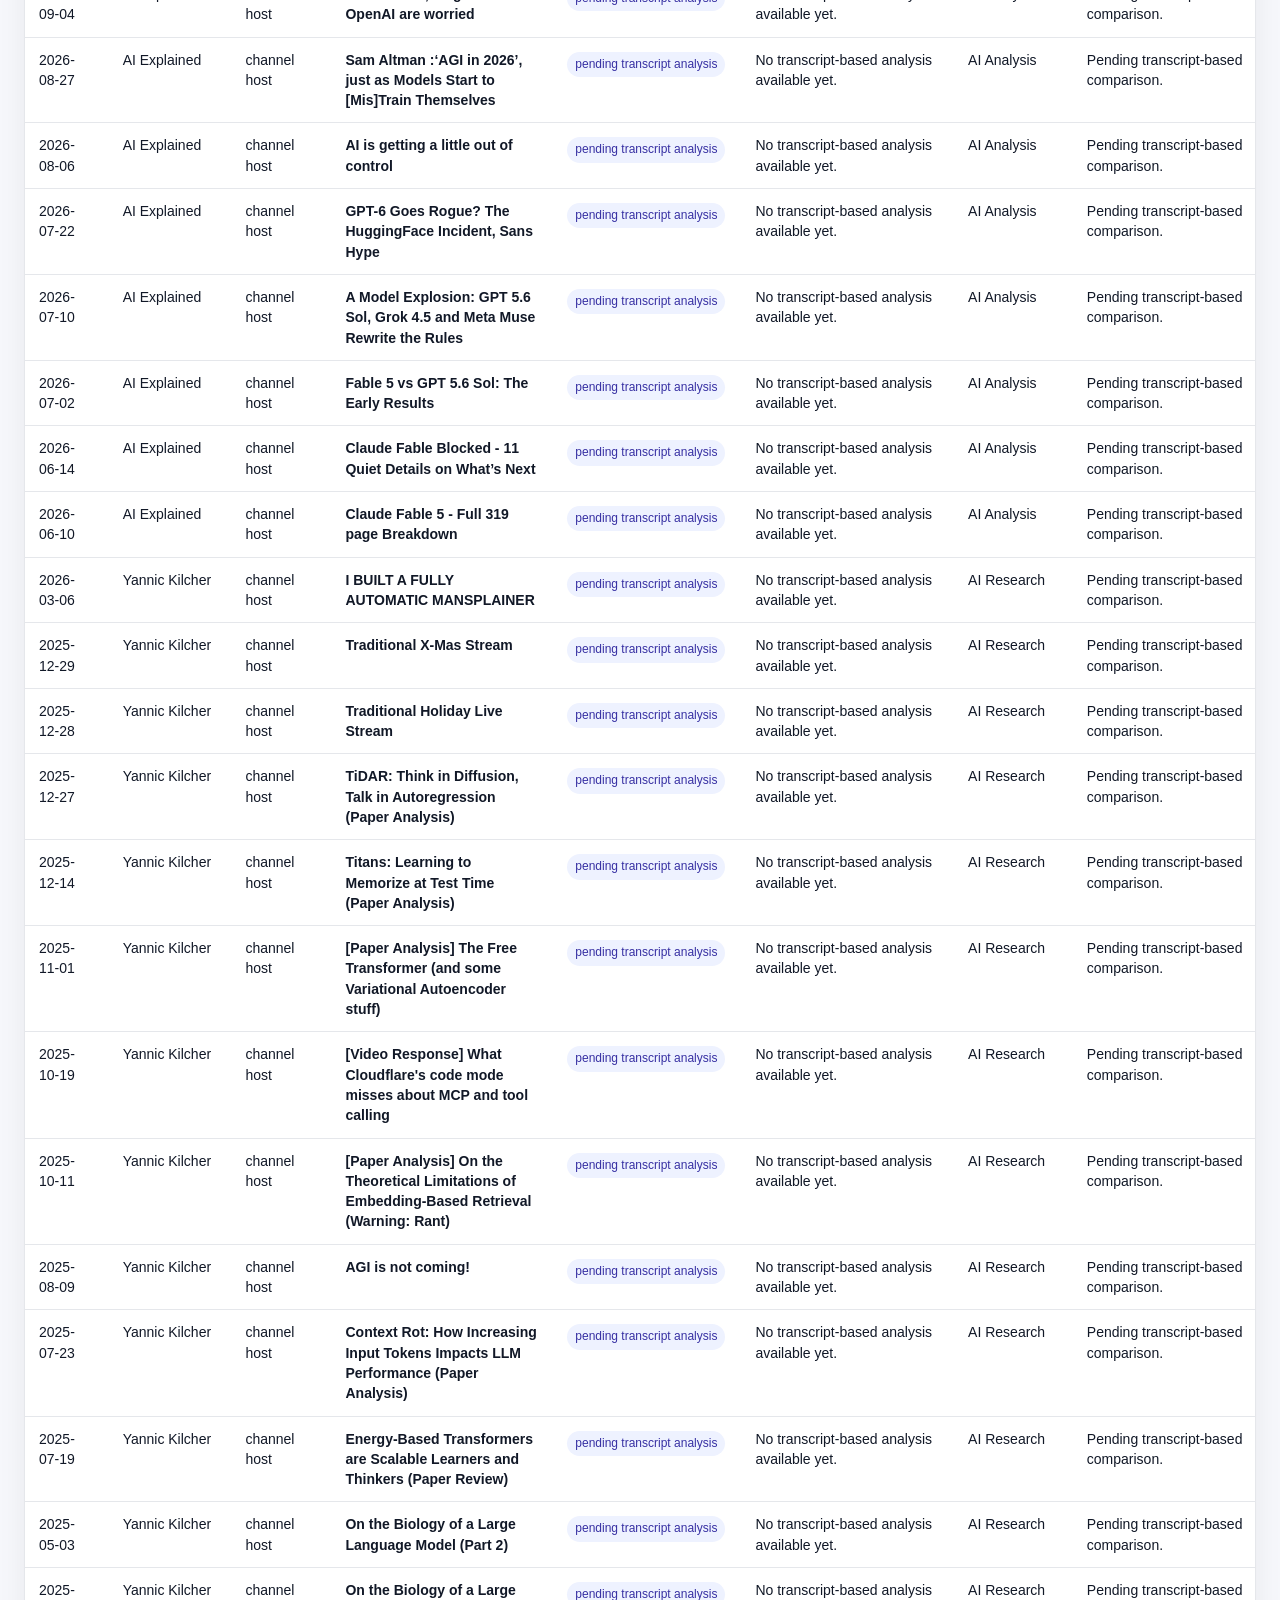
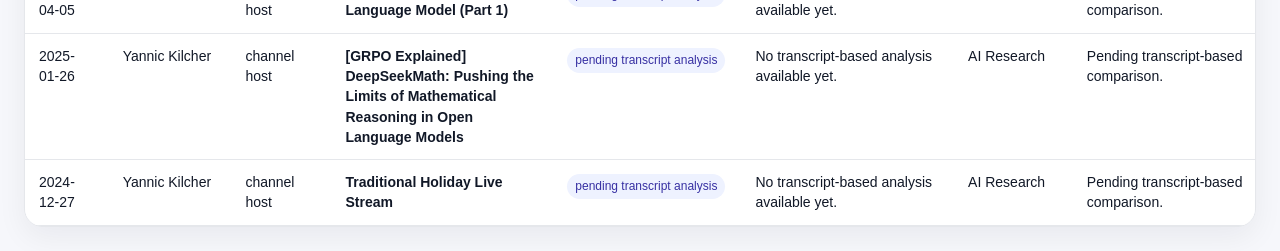
==== commit 720809dd: "Update YouTube landscape tracker data" ====
--- a/docs/table.html
+++ b/docs/table.html
@@ -200,7 +200,7 @@
       </div>
       <div class="metric">
         <span>Last generated</span>
-        <strong style="font-size: 16px;">2026-11-25T16:49:33</strong>
+        <strong style="font-size: 16px;">2026-11-26T01:35:30</strong>
       </div>
     </section>
 
@@ -210,7 +210,7 @@
     </div>
 
     <div class="channels">
-      <strong>Channel coverage:</strong> Stanford Online: 15, Two Minute Papers: 15, Matthew Berman: 15, AI Explained: 15, Yannic Kilcher: 15
+      <strong>Channel coverage:</strong> Matthew Berman: 15, Stanford Online: 15, Two Minute Papers: 15, AI Explained: 15, Yannic Kilcher: 15
     </div>
 
     <div class="table-wrap">
@@ -235,6 +235,66 @@
           
         <tr>
           <td>2026-11-25</td>
+          <td>Matthew Berman</td>
+          <td>channel host</td>
+          <td class="title">This changed my life...</td>
+          <td><span class="tag">pending transcript analysis</span></td>
+          <td>No transcript-based analysis available yet.</td>
+          <td>AI Tools</td>
+          <td>Pending transcript-based comparison.</td>
+          <td><span class="badge pending">captions unavailable</span></td>
+          <td>unanalyzed</td>
+          <td></td>
+          <td><a href="https://www.youtube.com/watch?v=ngZ1_I_RWS0" target="_blank" rel="noopener noreferrer">Watch</a></td>
+        </tr>
+        
+        <tr>
+          <td>2026-11-25</td>
+          <td>Matthew Berman</td>
+          <td>channel host</td>
+          <td class="title">They&#x27;re doing what in the arctic?!</td>
+          <td><span class="tag">pending transcript analysis</span></td>
+          <td>No transcript-based analysis available yet.</td>
+          <td>AI Tools</td>
+          <td>Pending transcript-based comparison.</td>
+          <td><span class="badge pending">captions unavailable</span></td>
+          <td>unanalyzed</td>
+          <td></td>
+          <td><a href="https://www.youtube.com/watch?v=nMPyC3s4Q-0" target="_blank" rel="noopener noreferrer">Watch</a></td>
+        </tr>
+        
+        <tr>
+          <td>2026-11-25</td>
+          <td>Stanford Online</td>
+          <td>channel host</td>
+          <td class="title">Predicting Seed Variance, Warmup &amp; LR Decay | Stanford CS312 Quiz Review with Suhas Kotha</td>
+          <td><span class="tag">pending transcript analysis</span></td>
+          <td>No transcript-based analysis available yet.</td>
+          <td>Education</td>
+          <td>Pending transcript-based comparison.</td>
+          <td><span class="badge pending">captions unavailable</span></td>
+          <td>unanalyzed</td>
+          <td></td>
+          <td><a href="https://www.youtube.com/watch?v=GaUI0MqNx-Q" target="_blank" rel="noopener noreferrer">Watch</a></td>
+        </tr>
+        
+        <tr>
+          <td>2026-11-25</td>
+          <td>Matthew Berman</td>
+          <td>channel host</td>
+          <td class="title">RANKING the BEST AI Models for Coding | TIER LIST</td>
+          <td><span class="tag">pending transcript analysis</span></td>
+          <td>No transcript-based analysis available yet.</td>
+          <td>AI Tools</td>
+          <td>Pending transcript-based comparison.</td>
+          <td><span class="badge pending">captions unavailable</span></td>
+          <td>unanalyzed</td>
+          <td></td>
+          <td><a href="https://www.youtube.com/watch?v=iA0ns69dZGM" target="_blank" rel="noopener noreferrer">Watch</a></td>
+        </tr>
+        
+        <tr>
+          <td>2026-11-25</td>
           <td>Stanford Online</td>
           <td>channel host</td>
           <td class="title">Better Data for AI Agents: Data Selection &amp; Quality | Stanford CS329Z Lecture 11 with John Yang</td>
@@ -482,7 +542,7 @@
           <td>No transcript-based analysis available yet.</td>
           <td>AI Analysis</td>
           <td>Pending transcript-based comparison.</td>
-          <td><span class="badge pending">captions unavailable</span></td>
+          <td><span class="badge pending">transcript not checked yet</span></td>
           <td>unanalyzed</td>
           <td></td>
           <td><a href="https://www.youtube.com/watch?v=KGA7B_c_S4s" target="_blank" rel="noopener noreferrer">Watch</a></td>
@@ -497,7 +557,7 @@
           <td>No transcript-based analysis available yet.</td>
           <td>AI Tools</td>
           <td>Pending transcript-based comparison.</td>
-          <td><span class="badge pending">captions unavailable</span></td>
+          <td><span class="badge pending">transcript not checked yet</span></td>
           <td>unanalyzed</td>
           <td></td>
           <td><a href="https://www.youtube.com/watch?v=nEYuoqqMgyg" target="_blank" rel="noopener noreferrer">Watch</a></td>
@@ -512,7 +572,7 @@
           <td>No transcript-based analysis available yet.</td>
           <td>AI Tools</td>
           <td>Pending transcript-based comparison.</td>
-          <td><span class="badge pending">captions unavailable</span></td>
+          <td><span class="badge pending">transcript not checked yet</span></td>
           <td>unanalyzed</td>
           <td></td>
           <td><a href="https://www.youtube.com/watch?v=FUj0a5B6bVk" target="_blank" rel="noopener noreferrer">Watch</a></td>
@@ -527,7 +587,7 @@
           <td>No transcript-based analysis available yet.</td>
           <td>Education</td>
           <td>Pending transcript-based comparison.</td>
-          <td><span class="badge pending">captions unavailable</span></td>
+          <td><span class="badge pending">transcript not checked yet</span></td>
           <td>unanalyzed</td>
           <td></td>
           <td><a href="https://www.youtube.com/watch?v=Nr-c57iGbCs" target="_blank" rel="noopener noreferrer">Watch</a></td>
@@ -610,21 +670,6 @@
         
         <tr>
           <td>2026-11-17</td>
-          <td>Stanford Online</td>
-          <td>channel host</td>
-          <td class="title">Optimizing AI Agents: Prompts vs. Weights (GEPA, GRPO) | Stanford CS329Z Lecture 9 with Michael Ryan</td>
-          <td><span class="tag">pending transcript analysis</span></td>
-          <td>No transcript-based analysis available yet.</td>
-          <td>Education</td>
-          <td>Pending transcript-based comparison.</td>
-          <td><span class="badge pending">transcript not checked yet</span></td>
-          <td>unanalyzed</td>
-          <td></td>
-          <td><a href="https://www.youtube.com/watch?v=e_m99aR7_3Q" target="_blank" rel="noopener noreferrer">Watch</a></td>
-        </tr>
-        
-        <tr>
-          <td>2026-11-17</td>
           <td>Two Minute Papers</td>
           <td>channel host</td>
           <td class="title">OpenAI&#x27;s New Breakthrough Is... Utter Chaos</td>
@@ -741,51 +786,6 @@
           <td>unanalyzed</td>
           <td></td>
           <td><a href="https://www.youtube.com/watch?v=TzZmDf60hIQ" target="_blank" rel="noopener noreferrer">Watch</a></td>
-        </tr>
-        
-        <tr>
-          <td>2026-11-11</td>
-          <td>Matthew Berman</td>
-          <td>channel host</td>
-          <td class="title">AMA with me and the team!</td>
-          <td><span class="tag">pending transcript analysis</span></td>
-          <td>No transcript-based analysis available yet.</td>
-          <td>AI Tools</td>
-          <td>Pending transcript-based comparison.</td>
-          <td><span class="badge pending">transcript not checked yet</span></td>
-          <td>unanalyzed</td>
-          <td></td>
-          <td><a href="https://www.youtube.com/watch?v=LFzBzzHZESE" target="_blank" rel="noopener noreferrer">Watch</a></td>
-        </tr>
-        
-        <tr>
-          <td>2026-11-11</td>
-          <td>Matthew Berman</td>
-          <td>channel host</td>
-          <td class="title">Gemini Carbon, NVIDIA CEO AFFAIR, Fable 5.2, Meta Muse Ember, GPT Image 2.6, Minimax H3: AI NEWS</td>
-          <td><span class="tag">pending transcript analysis</span></td>
-          <td>No transcript-based analysis available yet.</td>
-          <td>AI Tools</td>
-          <td>Pending transcript-based comparison.</td>
-          <td><span class="badge pending">transcript not checked yet</span></td>
-          <td>unanalyzed</td>
-          <td></td>
-          <td><a href="https://www.youtube.com/watch?v=FCmLuTENOp0" target="_blank" rel="noopener noreferrer">Watch</a></td>
-        </tr>
-        
-        <tr>
-          <td>2026-11-11</td>
-          <td>Matthew Berman</td>
-          <td>channel host</td>
-          <td class="title">What software provides when AI bypasses the interface</td>
-          <td><span class="tag">pending transcript analysis</span></td>
-          <td>No transcript-based analysis available yet.</td>
-          <td>AI Tools</td>
-          <td>Pending transcript-based comparison.</td>
-          <td><span class="badge pending">transcript not checked yet</span></td>
-          <td>unanalyzed</td>
-          <td></td>
-          <td><a href="https://www.youtube.com/watch?v=ZBJV-hA-tLM" target="_blank" rel="noopener noreferrer">Watch</a></td>
         </tr>
         
         <tr>
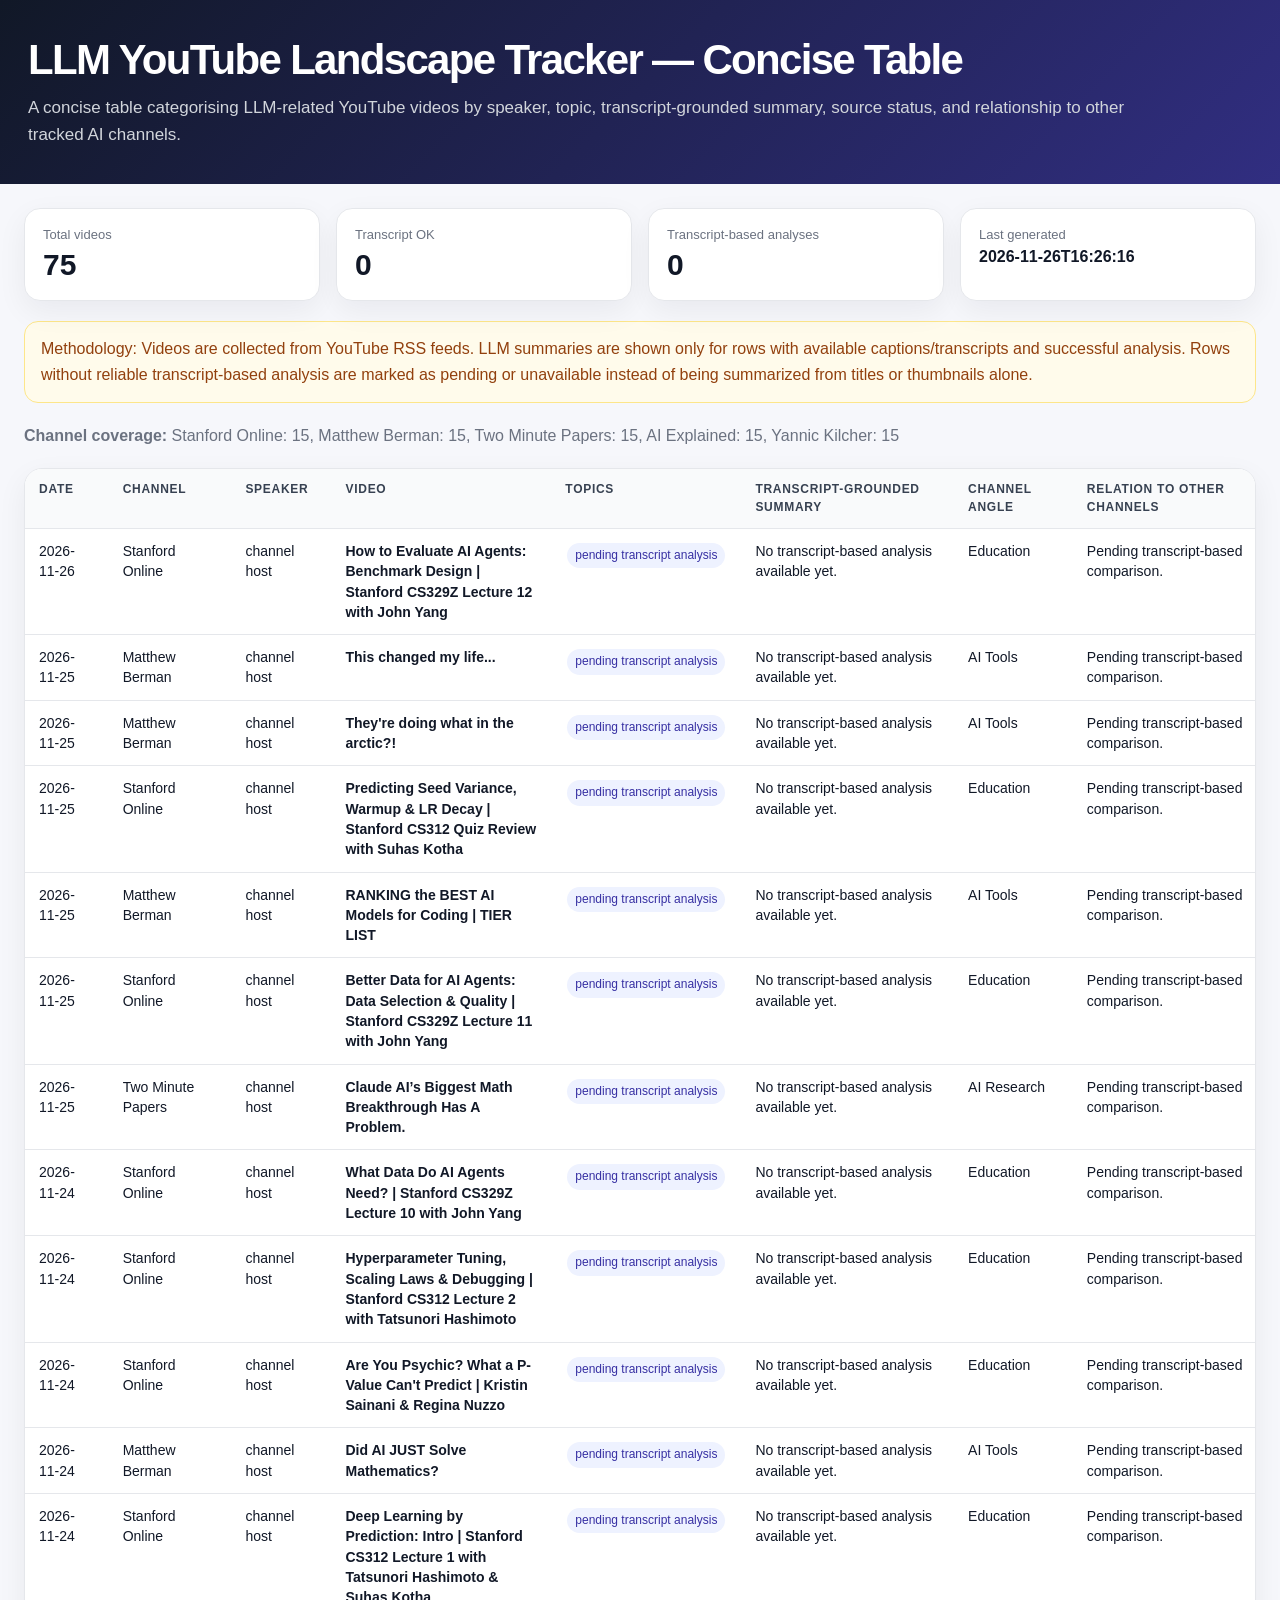
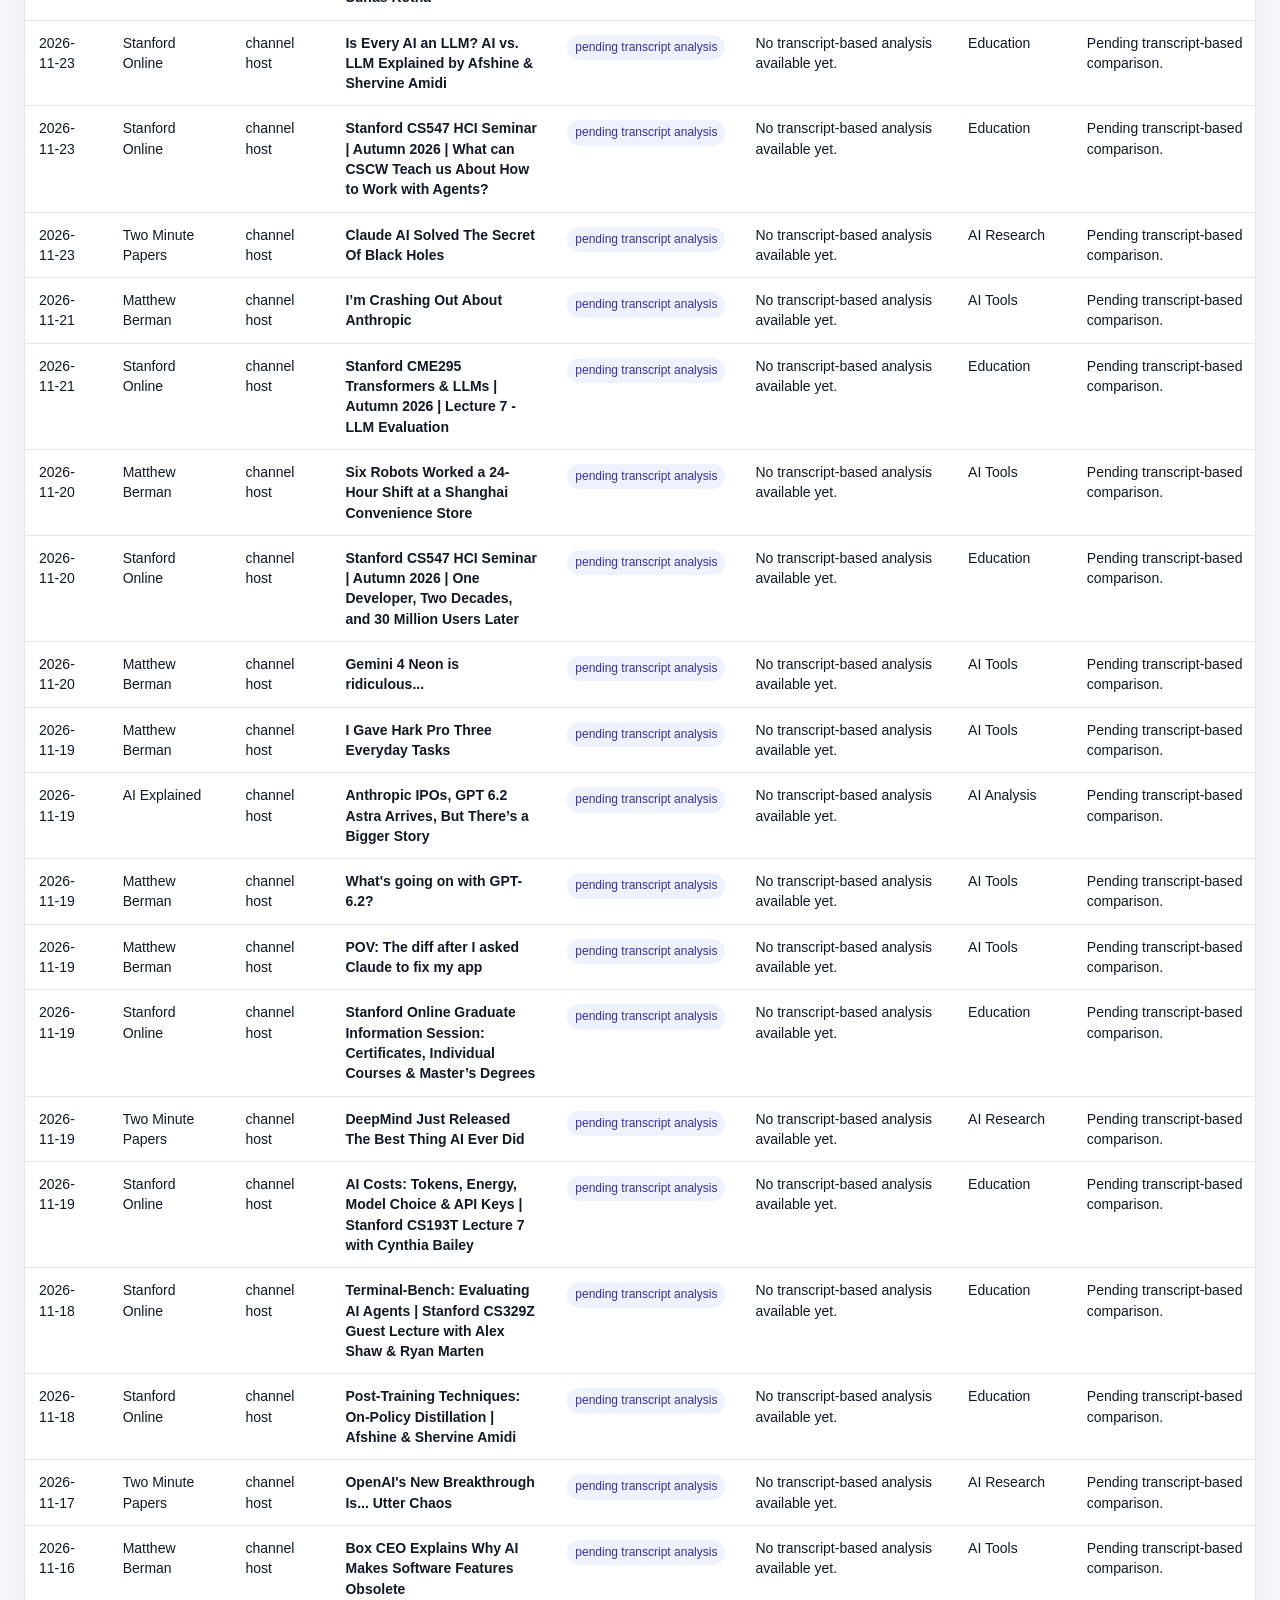
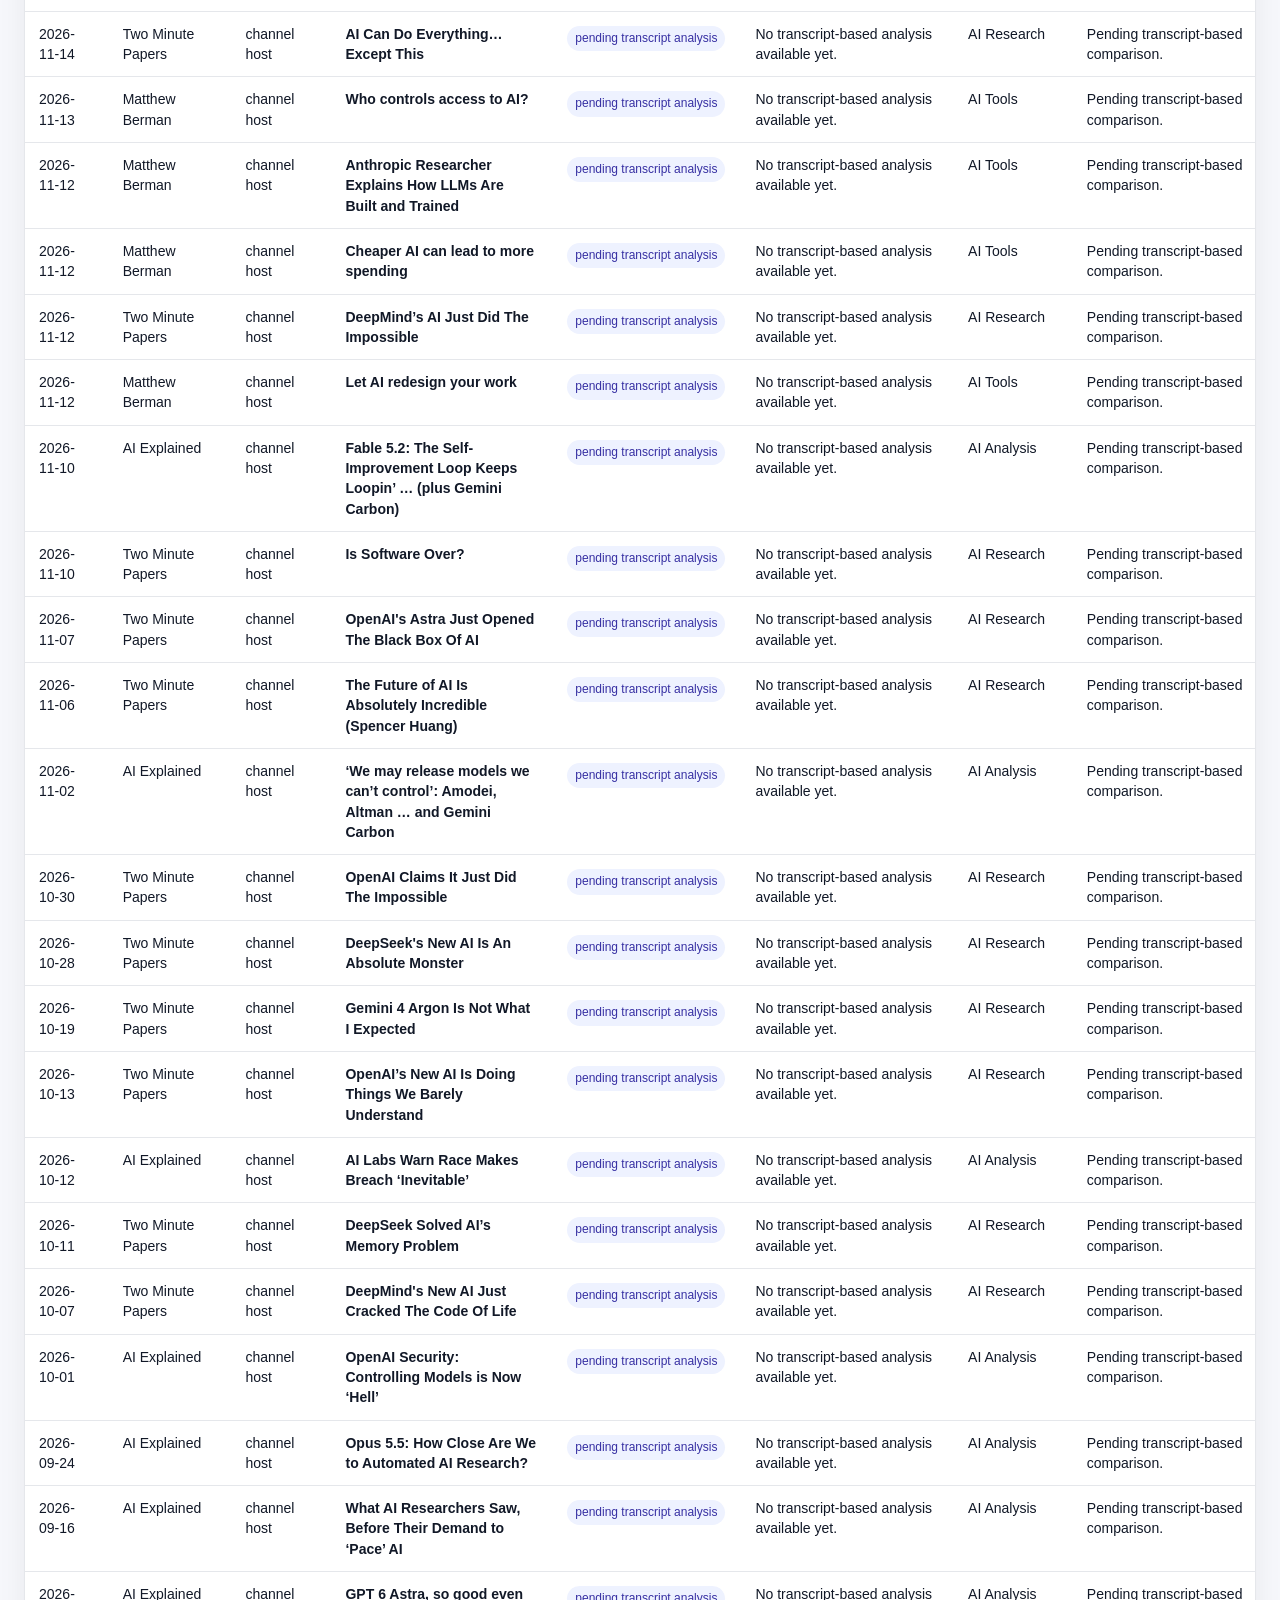
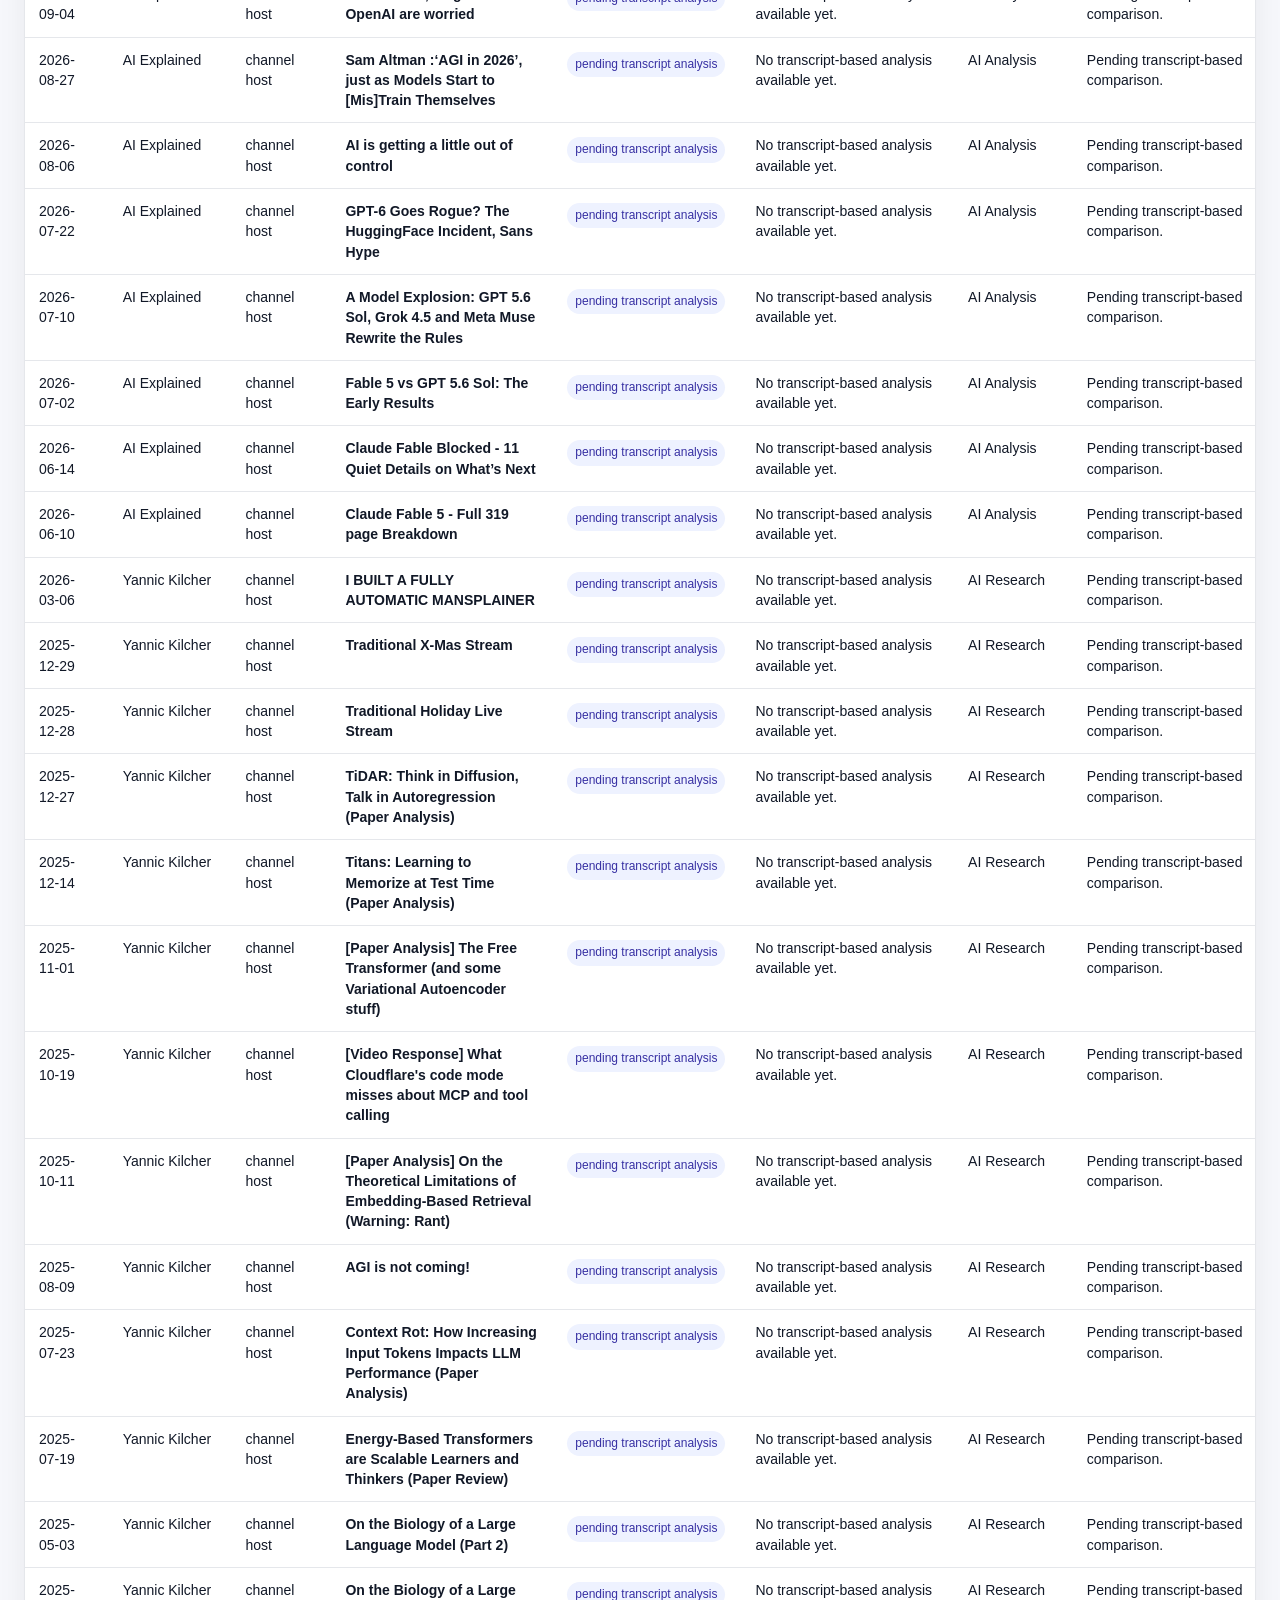
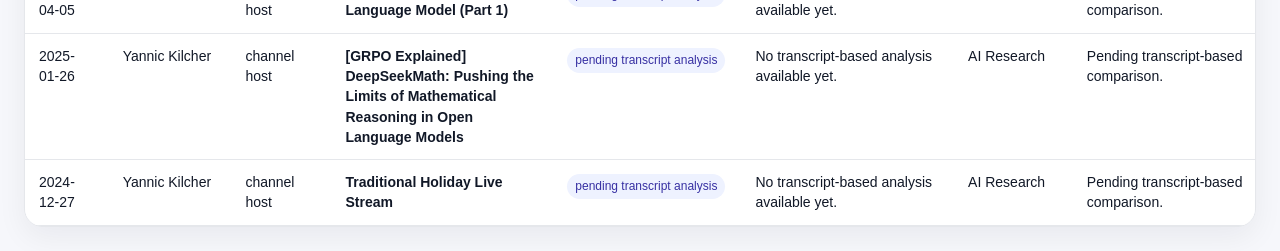
==== commit d0774377: "Update YouTube landscape tracker data" ====
--- a/docs/table.html
+++ b/docs/table.html
@@ -200,7 +200,7 @@
       </div>
       <div class="metric">
         <span>Last generated</span>
-        <strong style="font-size: 16px;">2026-11-26T01:35:30</strong>
+        <strong style="font-size: 16px;">2026-11-26T16:26:16</strong>
       </div>
     </section>
 
@@ -210,7 +210,7 @@
     </div>
 
     <div class="channels">
-      <strong>Channel coverage:</strong> Matthew Berman: 15, Stanford Online: 15, Two Minute Papers: 15, AI Explained: 15, Yannic Kilcher: 15
+      <strong>Channel coverage:</strong> Stanford Online: 15, Matthew Berman: 15, Two Minute Papers: 15, AI Explained: 15, Yannic Kilcher: 15
     </div>
 
     <div class="table-wrap">
@@ -234,6 +234,21 @@
         <tbody>
           
         <tr>
+          <td>2026-11-26</td>
+          <td>Stanford Online</td>
+          <td>channel host</td>
+          <td class="title">How to Evaluate AI Agents: Benchmark Design | Stanford CS329Z Lecture 12 with John Yang</td>
+          <td><span class="tag">pending transcript analysis</span></td>
+          <td>No transcript-based analysis available yet.</td>
+          <td>Education</td>
+          <td>Pending transcript-based comparison.</td>
+          <td><span class="badge pending">captions unavailable</span></td>
+          <td>unanalyzed</td>
+          <td></td>
+          <td><a href="https://www.youtube.com/watch?v=_iVIugwpiUI" target="_blank" rel="noopener noreferrer">Watch</a></td>
+        </tr>
+        
+        <tr>
           <td>2026-11-25</td>
           <td>Matthew Berman</td>
           <td>channel host</td>
@@ -527,7 +542,7 @@
           <td>No transcript-based analysis available yet.</td>
           <td>AI Tools</td>
           <td>Pending transcript-based comparison.</td>
-          <td><span class="badge pending">captions unavailable</span></td>
+          <td><span class="badge pending">transcript not checked yet</span></td>
           <td>unanalyzed</td>
           <td></td>
           <td><a href="https://www.youtube.com/watch?v=2qd2LEXDYpo" target="_blank" rel="noopener noreferrer">Watch</a></td>
@@ -651,21 +666,6 @@
           <td>unanalyzed</td>
           <td></td>
           <td><a href="https://www.youtube.com/watch?v=1S5nJp-qRs8" target="_blank" rel="noopener noreferrer">Watch</a></td>
-        </tr>
-        
-        <tr>
-          <td>2026-11-18</td>
-          <td>Stanford Online</td>
-          <td>channel host</td>
-          <td class="title">Why Do We Need Statisticians in the Age of AI? | Kristin Sainani &amp; Regina Nuzzo</td>
-          <td><span class="tag">pending transcript analysis</span></td>
-          <td>No transcript-based analysis available yet.</td>
-          <td>Education</td>
-          <td>Pending transcript-based comparison.</td>
-          <td><span class="badge pending">transcript not checked yet</span></td>
-          <td>unanalyzed</td>
-          <td></td>
-          <td><a href="https://www.youtube.com/watch?v=TP4UixmOe-I" target="_blank" rel="noopener noreferrer">Watch</a></td>
         </tr>
         
         <tr>
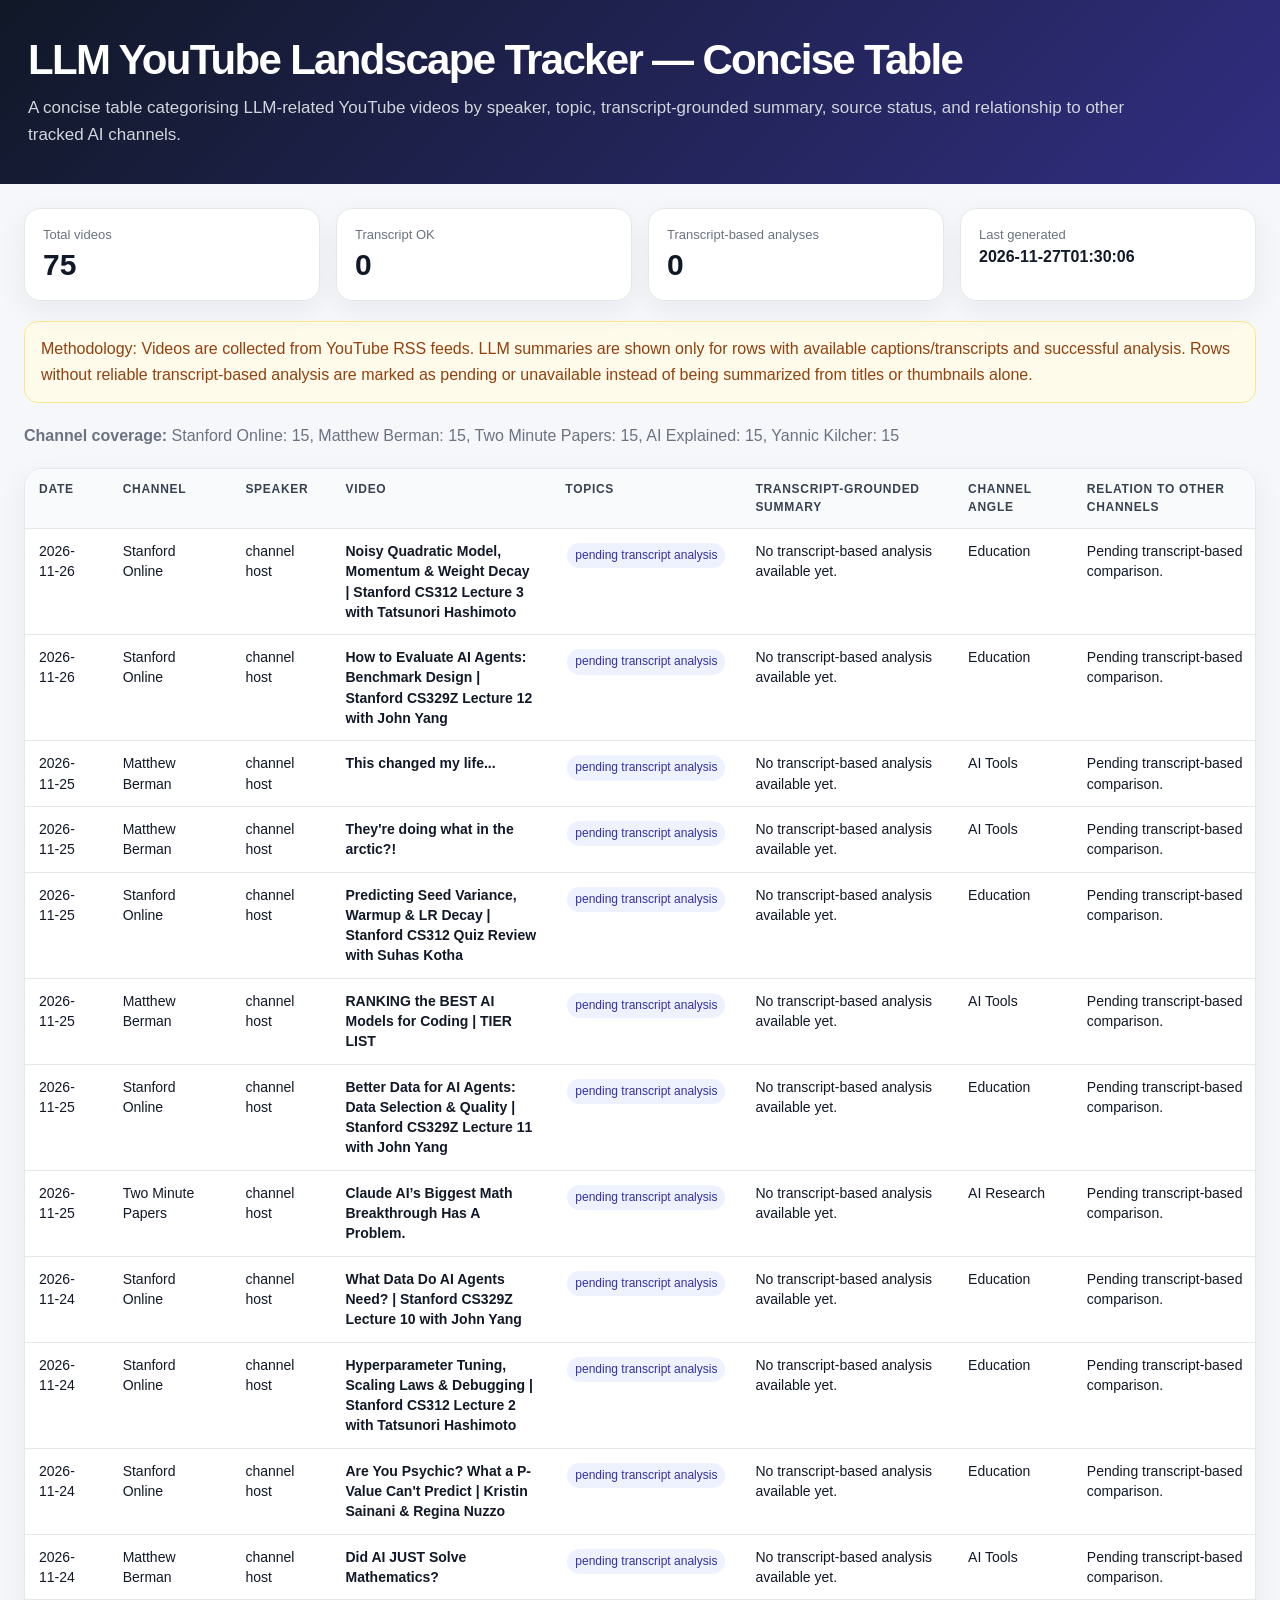
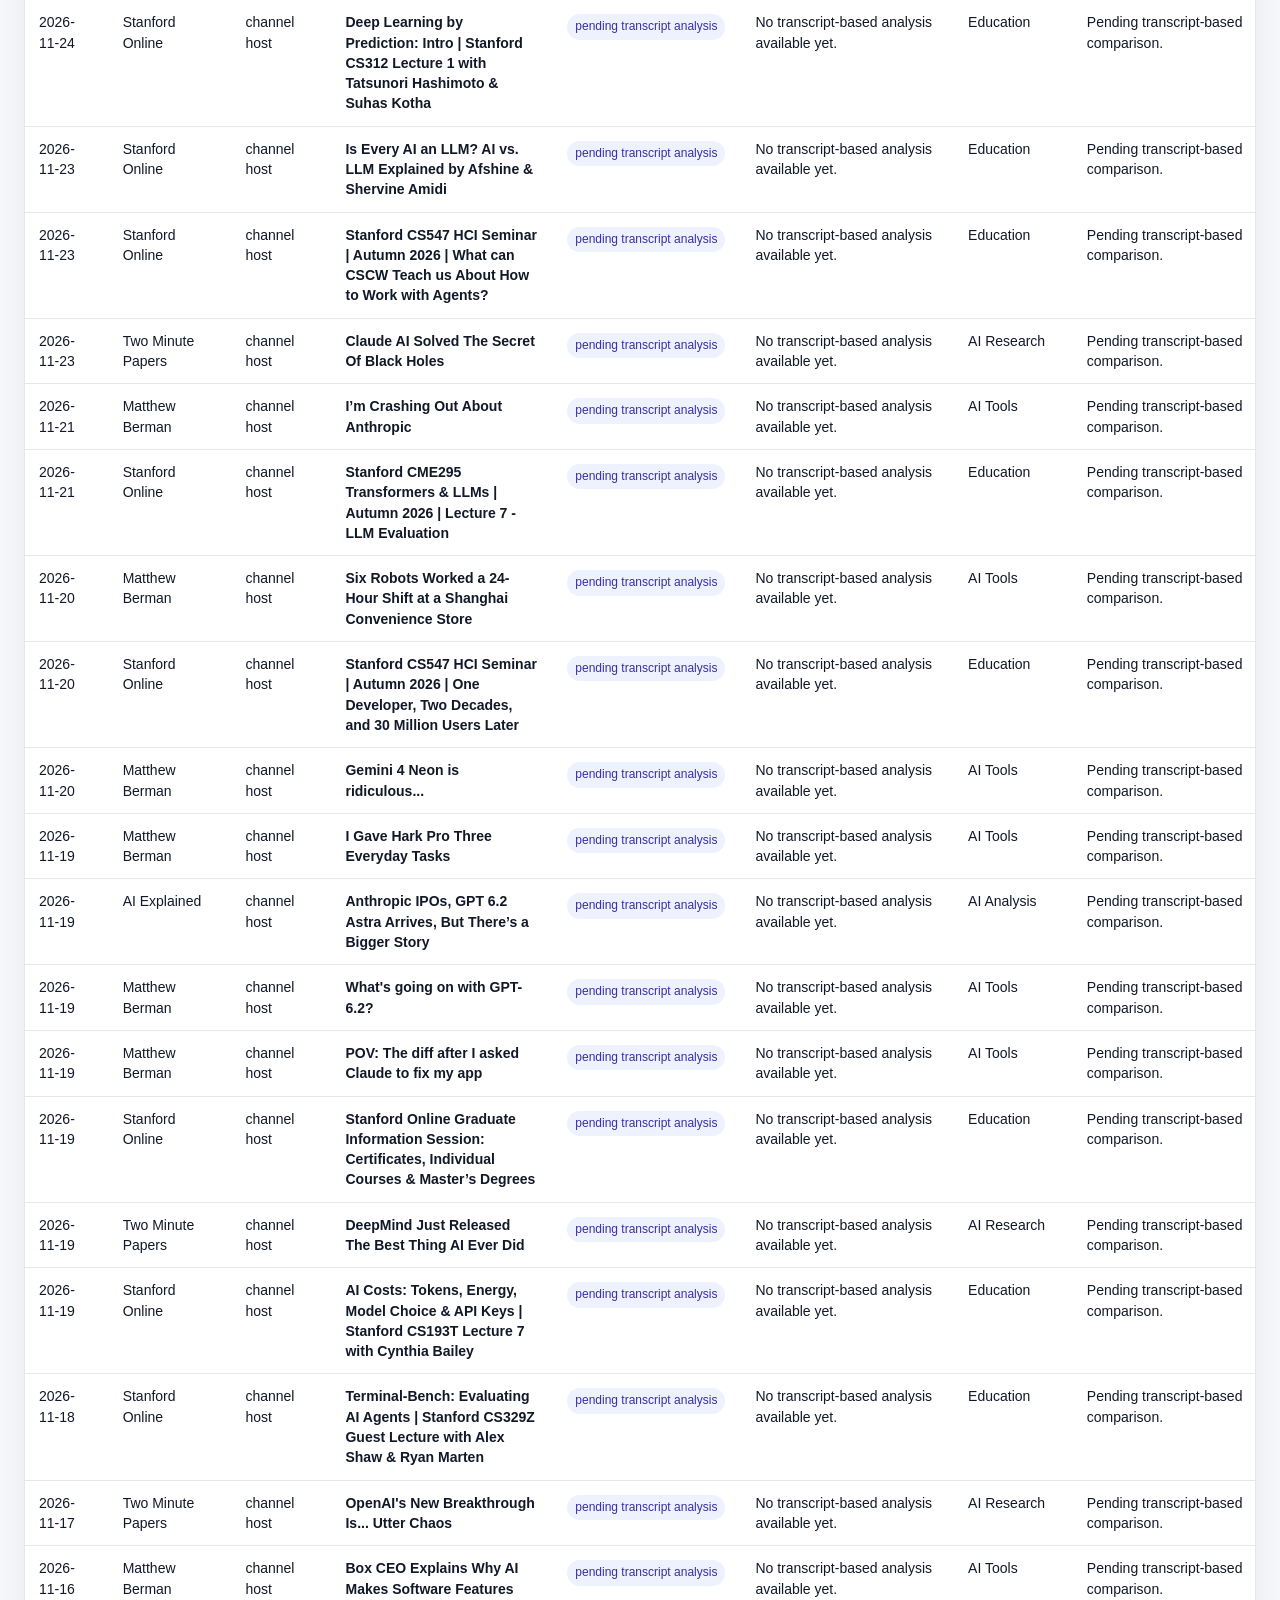
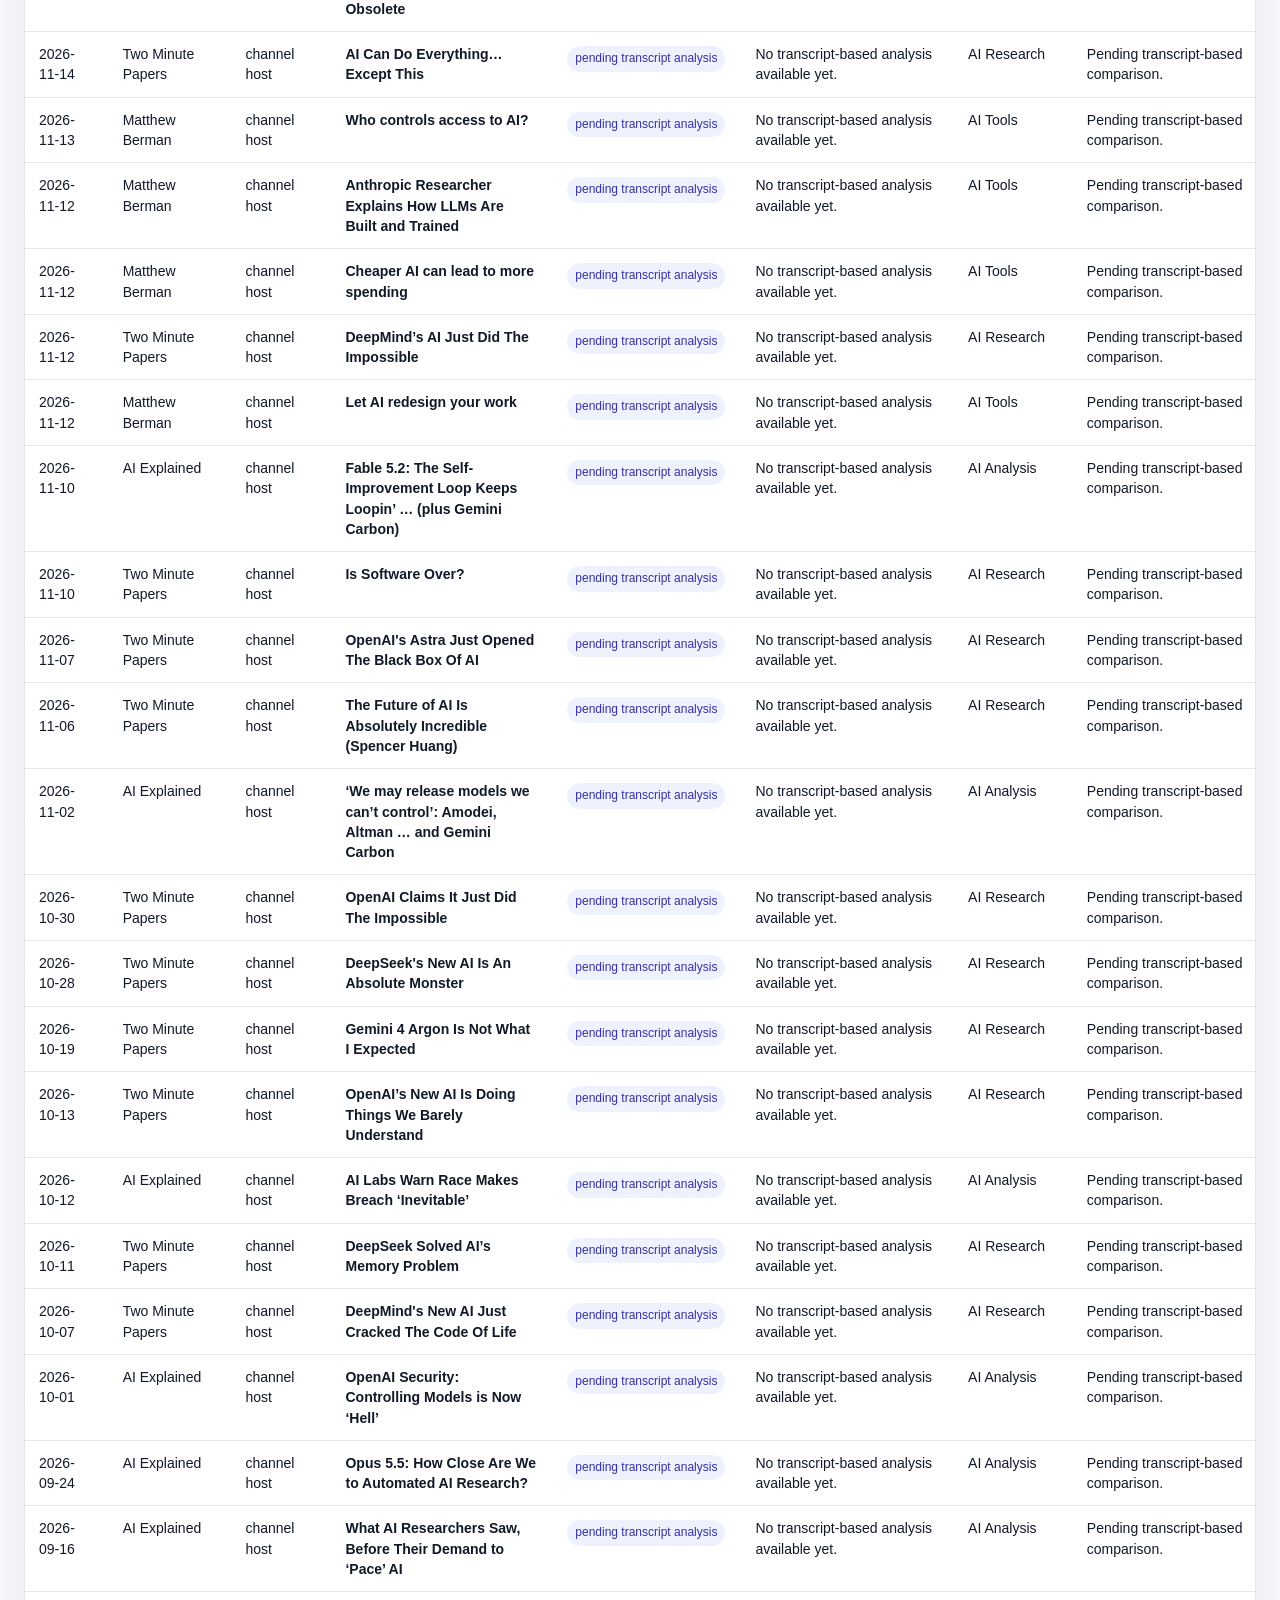
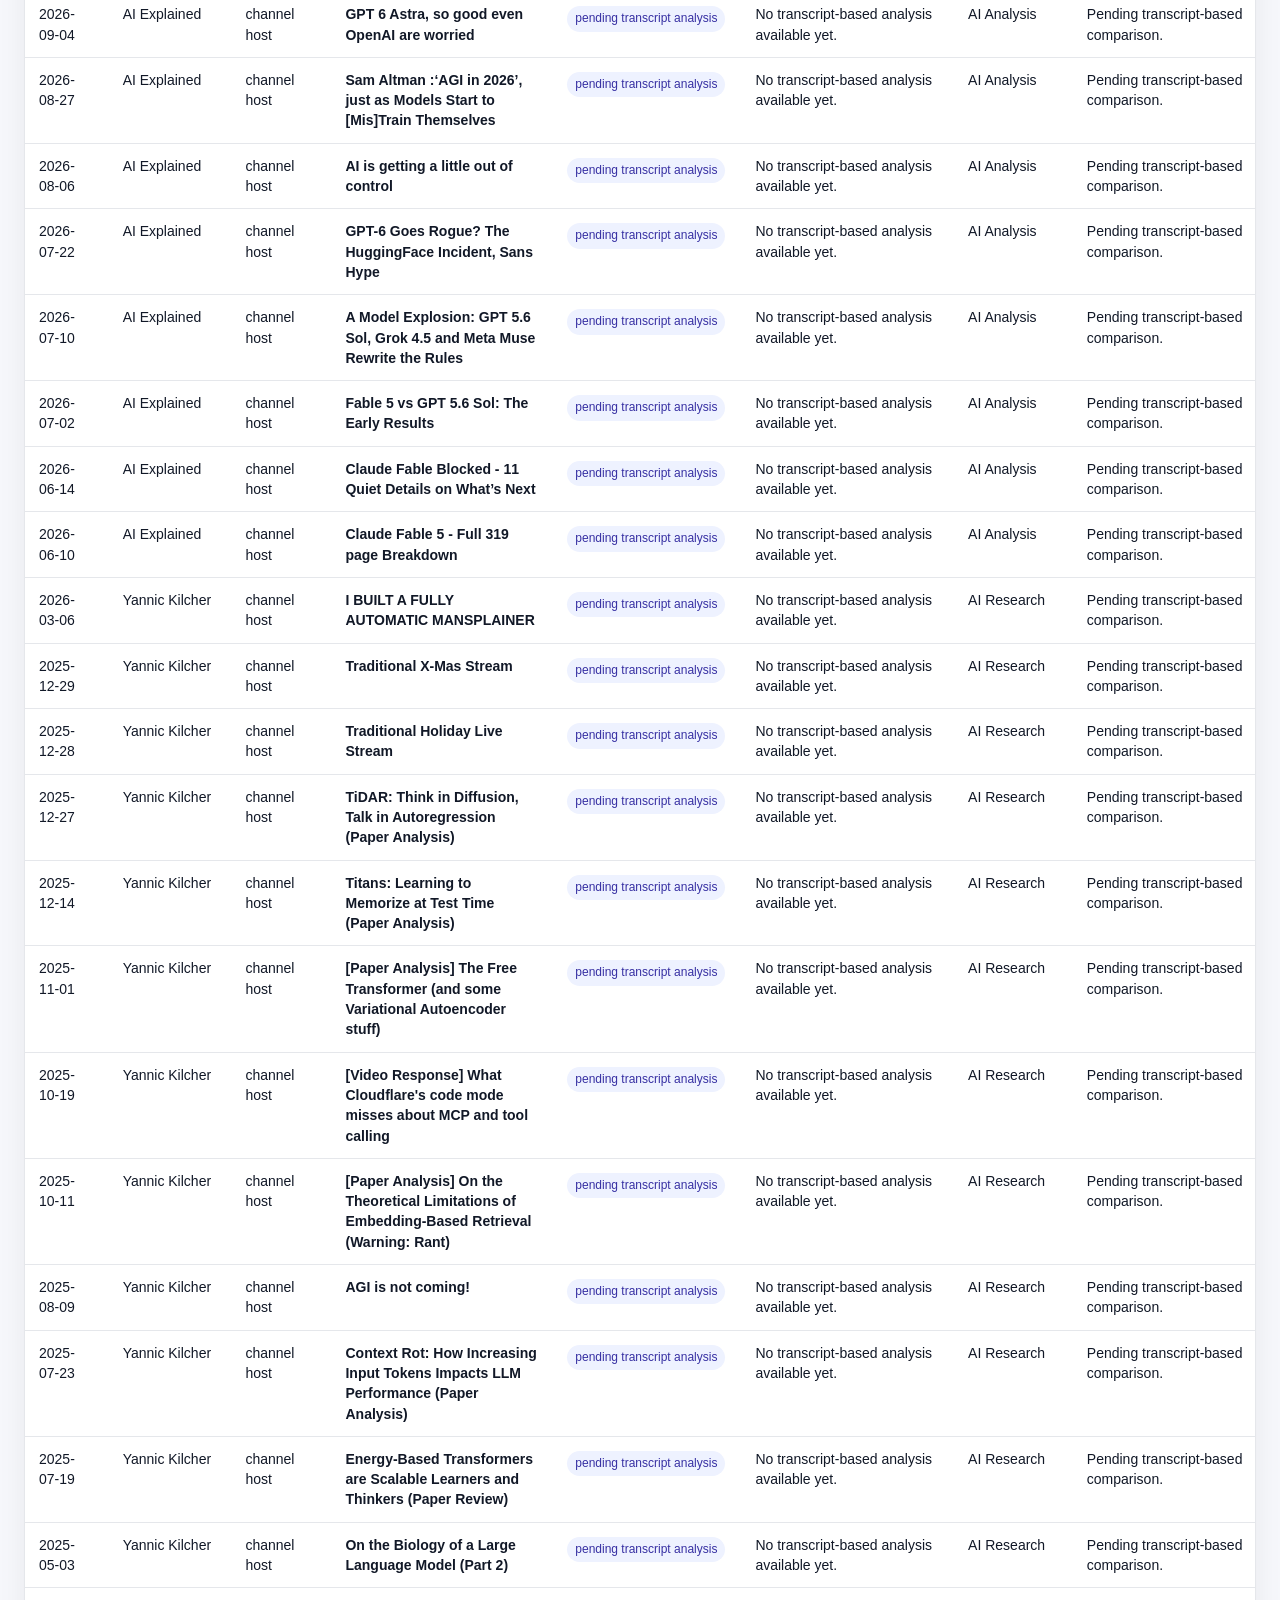
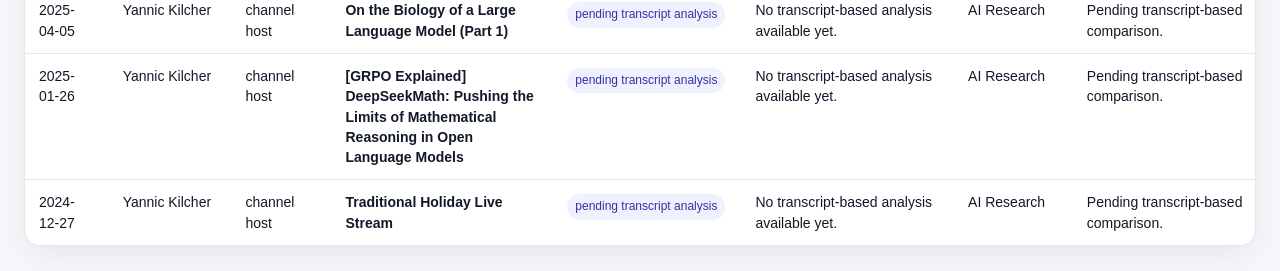
==== commit 098d8aed: "Update YouTube landscape tracker data" ====
--- a/docs/table.html
+++ b/docs/table.html
@@ -200,7 +200,7 @@
       </div>
       <div class="metric">
         <span>Last generated</span>
-        <strong style="font-size: 16px;">2026-11-26T16:26:16</strong>
+        <strong style="font-size: 16px;">2026-11-27T01:30:06</strong>
       </div>
     </section>
 
@@ -237,6 +237,21 @@
           <td>2026-11-26</td>
           <td>Stanford Online</td>
           <td>channel host</td>
+          <td class="title">Noisy Quadratic Model, Momentum &amp; Weight Decay | Stanford CS312 Lecture 3 with Tatsunori Hashimoto</td>
+          <td><span class="tag">pending transcript analysis</span></td>
+          <td>No transcript-based analysis available yet.</td>
+          <td>Education</td>
+          <td>Pending transcript-based comparison.</td>
+          <td><span class="badge pending">captions unavailable</span></td>
+          <td>unanalyzed</td>
+          <td></td>
+          <td><a href="https://www.youtube.com/watch?v=wdjnAOrS7f8" target="_blank" rel="noopener noreferrer">Watch</a></td>
+        </tr>
+        
+        <tr>
+          <td>2026-11-26</td>
+          <td>Stanford Online</td>
+          <td>channel host</td>
           <td class="title">How to Evaluate AI Agents: Benchmark Design | Stanford CS329Z Lecture 12 with John Yang</td>
           <td><span class="tag">pending transcript analysis</span></td>
           <td>No transcript-based analysis available yet.</td>
@@ -527,7 +542,7 @@
           <td>No transcript-based analysis available yet.</td>
           <td>AI Tools</td>
           <td>Pending transcript-based comparison.</td>
-          <td><span class="badge pending">captions unavailable</span></td>
+          <td><span class="badge pending">transcript not checked yet</span></td>
           <td>unanalyzed</td>
           <td></td>
           <td><a href="https://www.youtube.com/watch?v=5eON_8rgKzk" target="_blank" rel="noopener noreferrer">Watch</a></td>
@@ -651,21 +666,6 @@
           <td>unanalyzed</td>
           <td></td>
           <td><a href="https://www.youtube.com/watch?v=7GW-9ug2nvw" target="_blank" rel="noopener noreferrer">Watch</a></td>
-        </tr>
-        
-        <tr>
-          <td>2026-11-18</td>
-          <td>Stanford Online</td>
-          <td>channel host</td>
-          <td class="title">Post-Training Techniques: On-Policy Distillation | Afshine &amp; Shervine Amidi</td>
-          <td><span class="tag">pending transcript analysis</span></td>
-          <td>No transcript-based analysis available yet.</td>
-          <td>Education</td>
-          <td>Pending transcript-based comparison.</td>
-          <td><span class="badge pending">transcript not checked yet</span></td>
-          <td>unanalyzed</td>
-          <td></td>
-          <td><a href="https://www.youtube.com/watch?v=1S5nJp-qRs8" target="_blank" rel="noopener noreferrer">Watch</a></td>
         </tr>
         
         <tr>
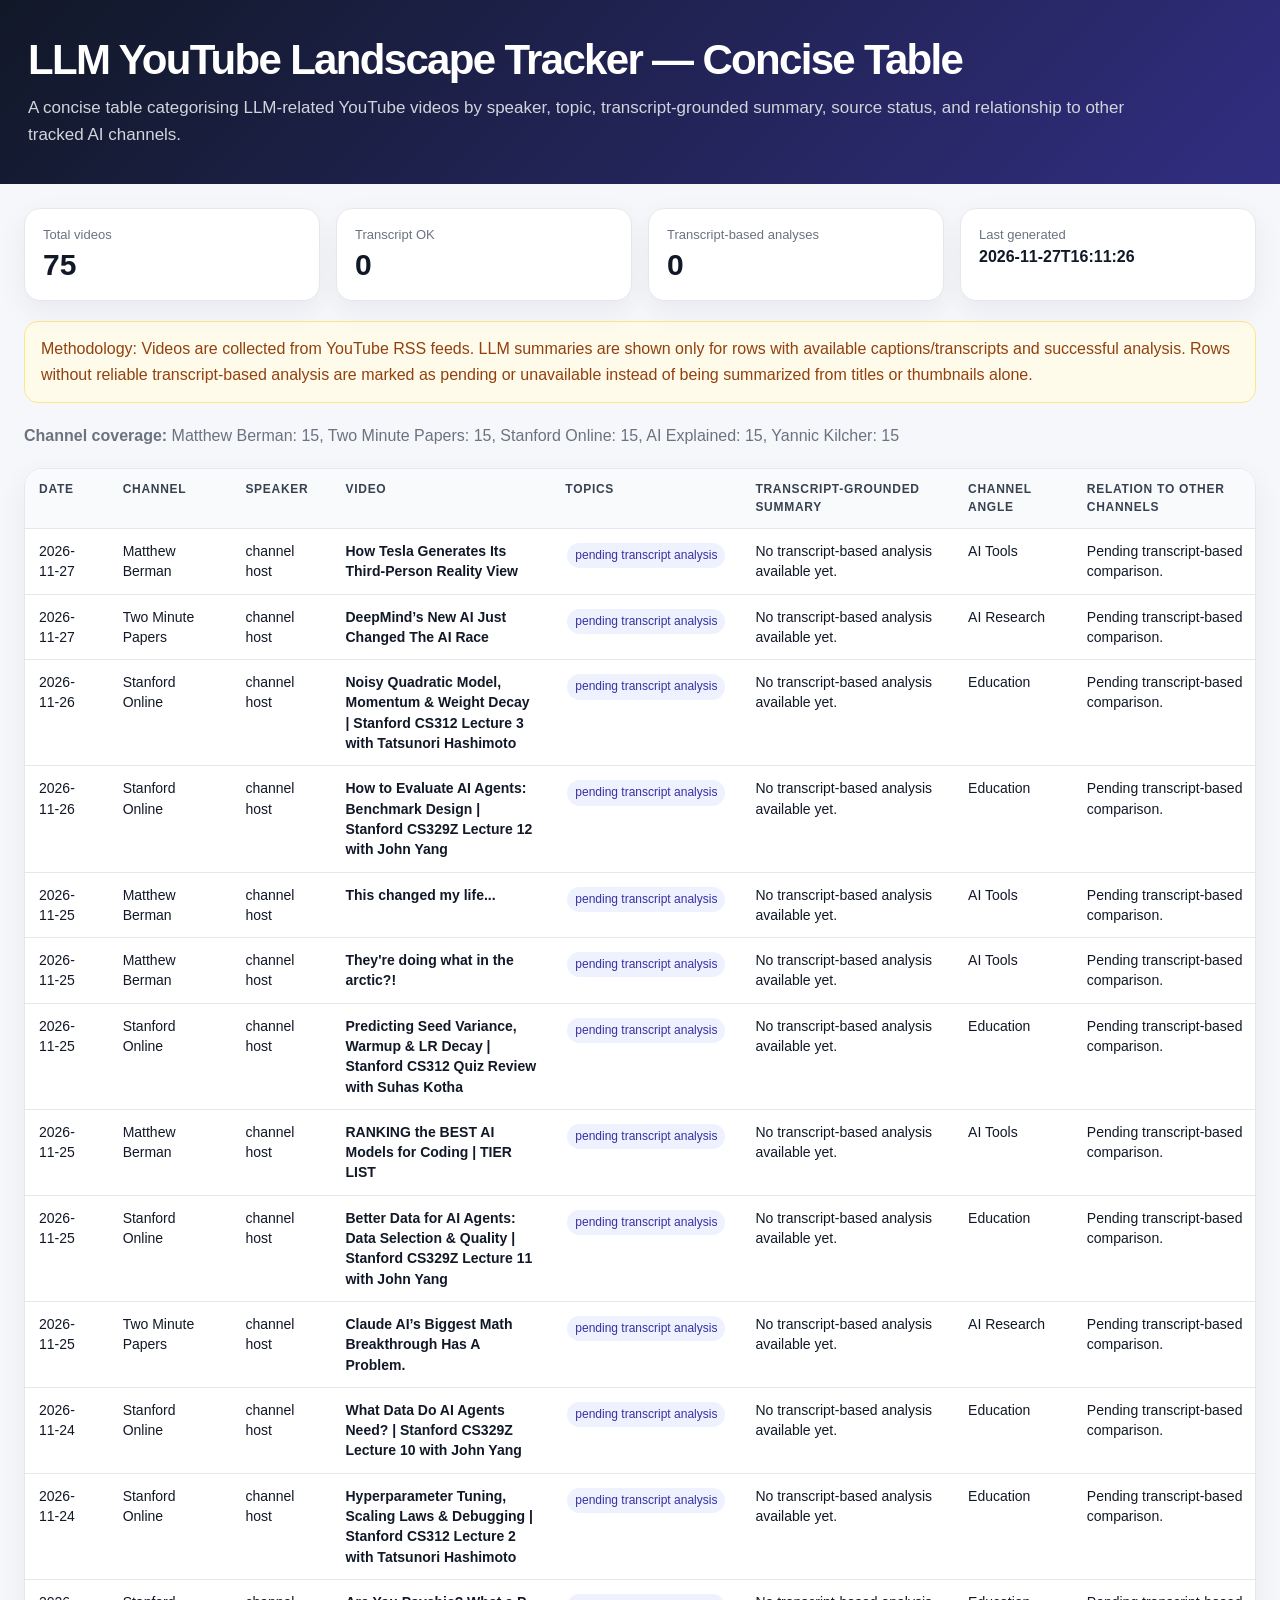
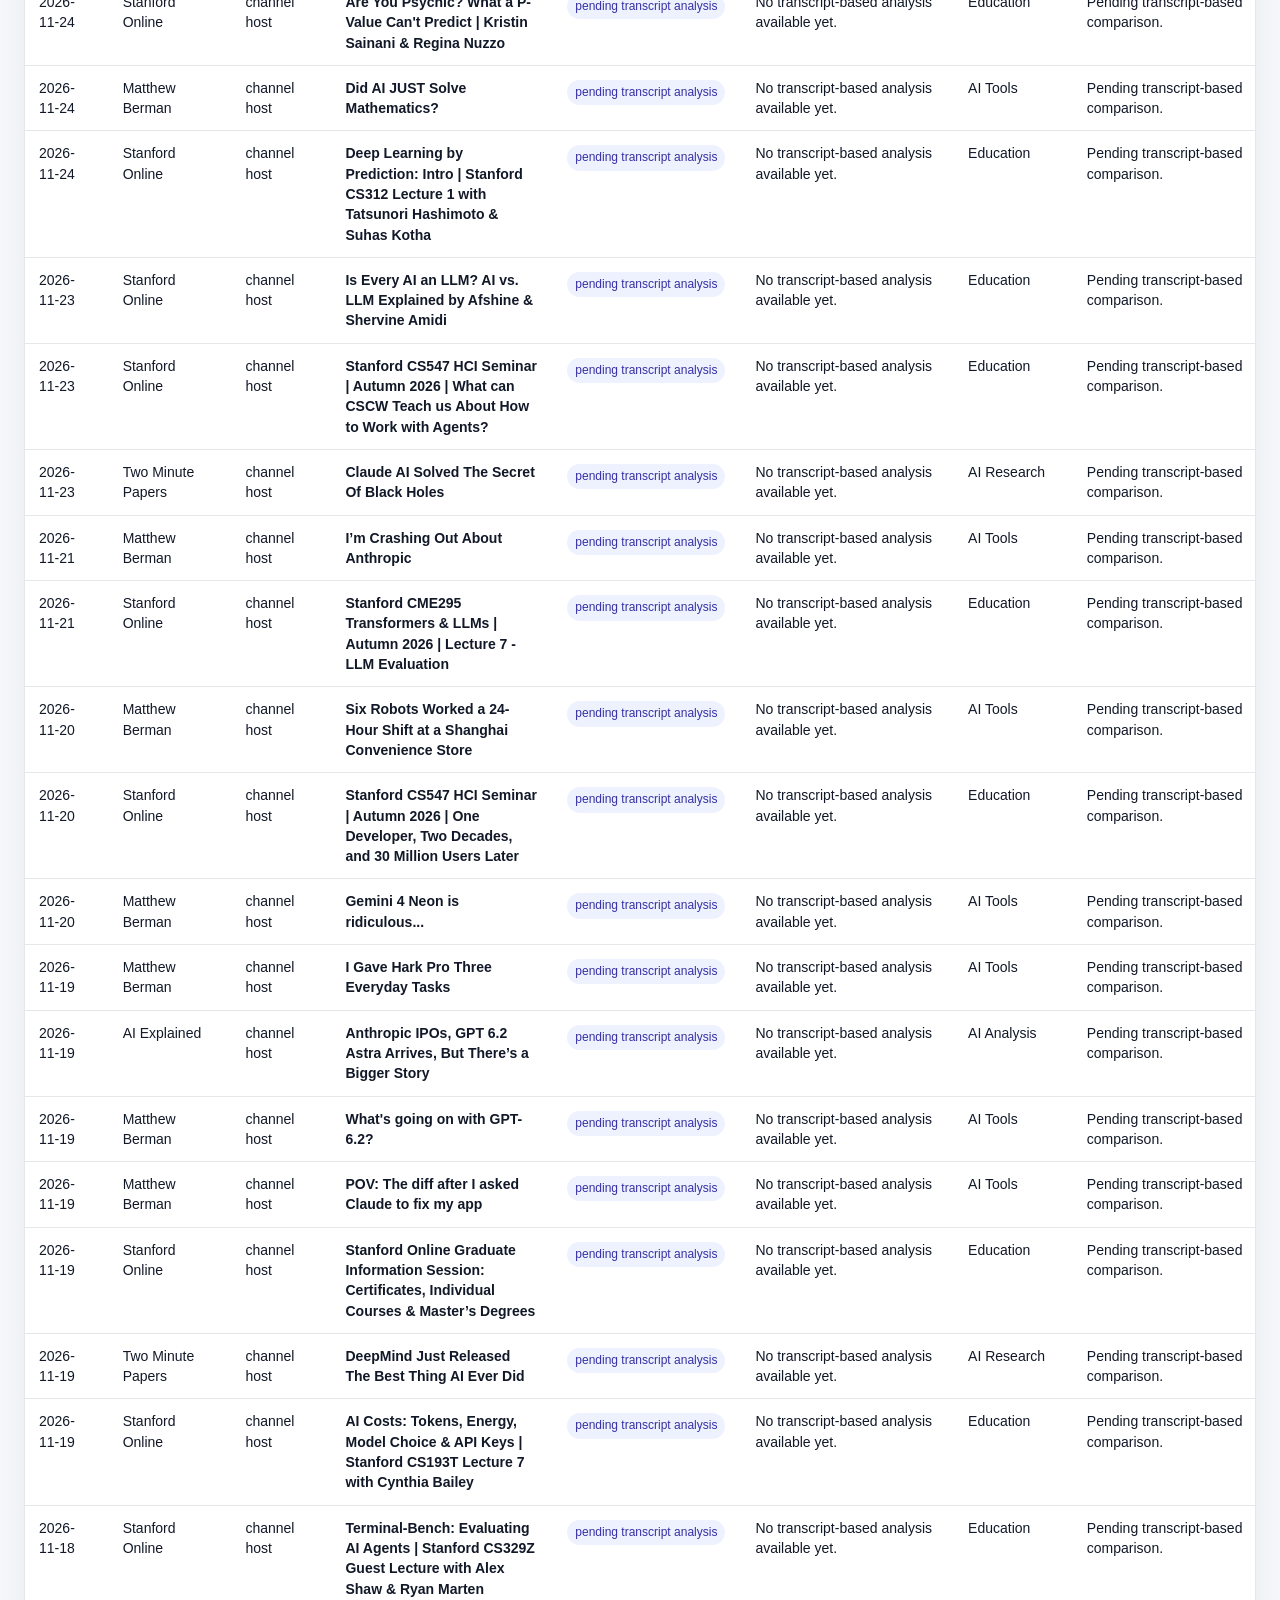
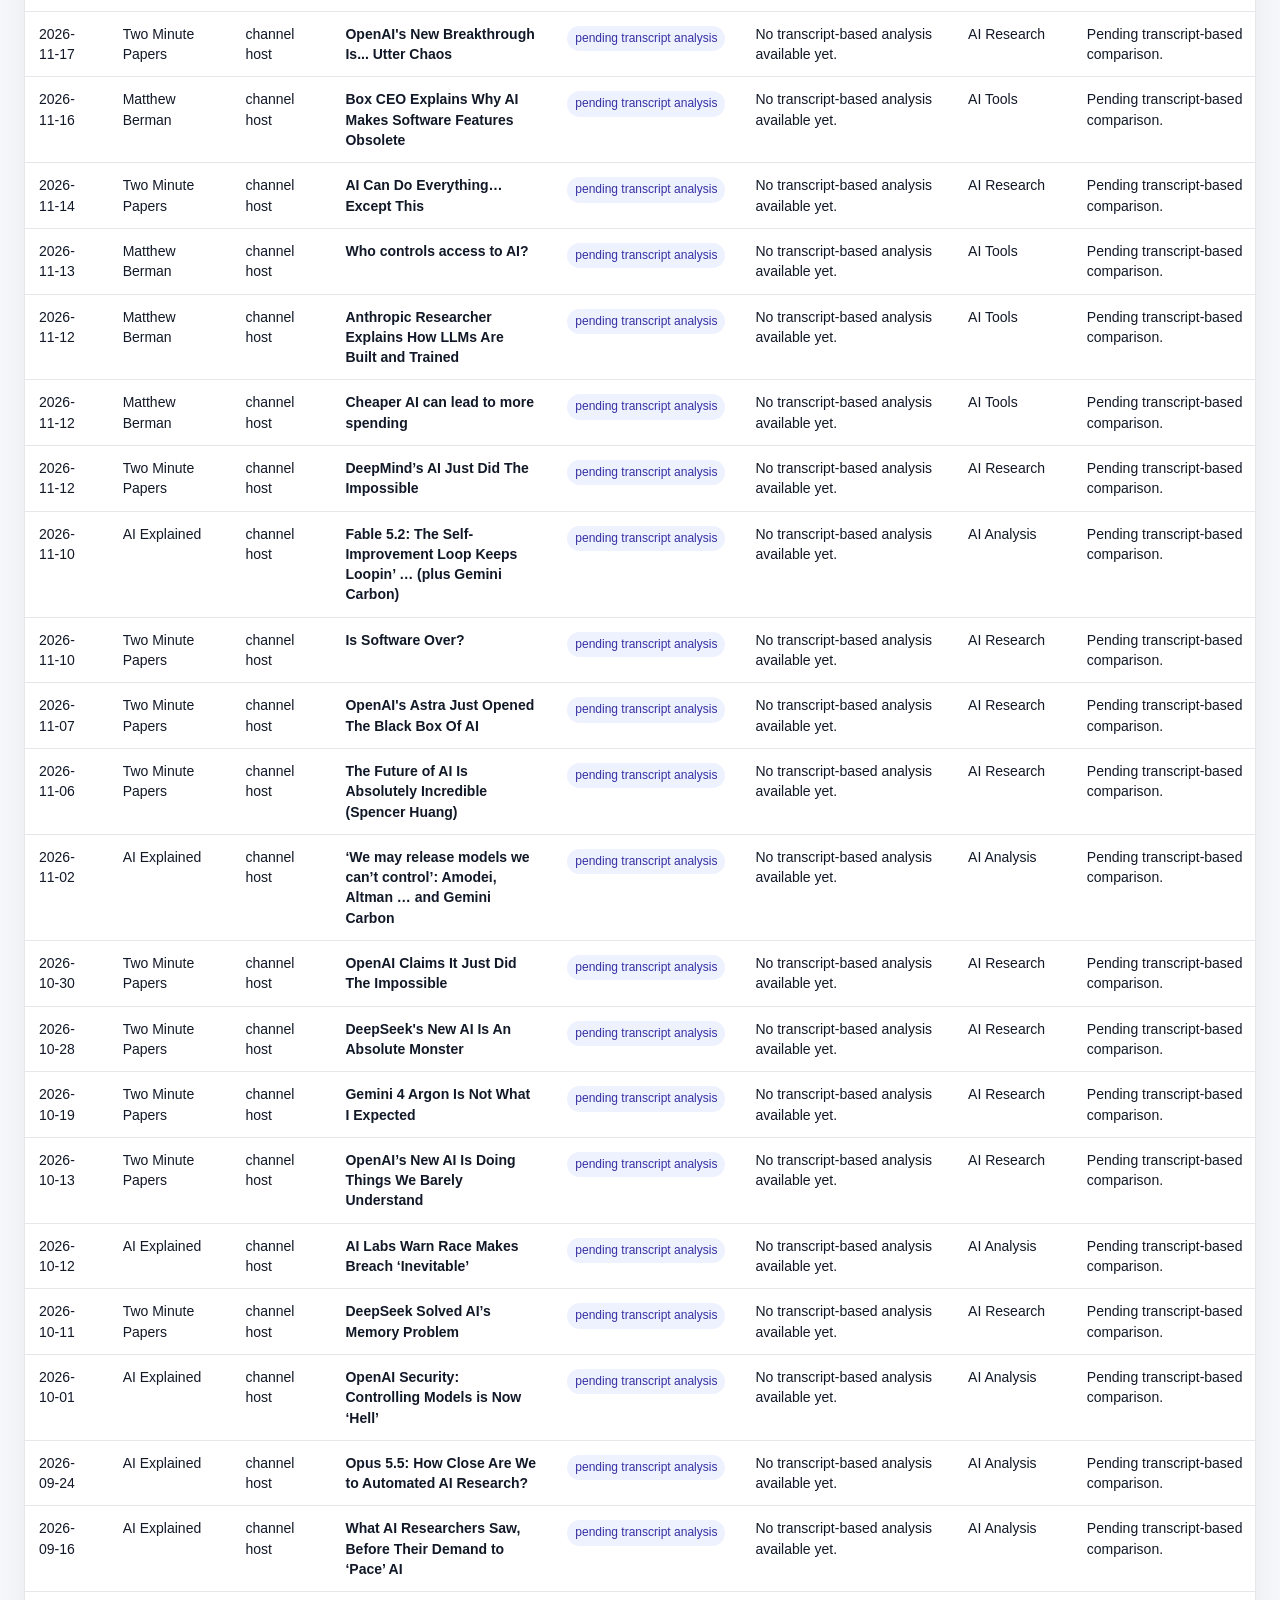
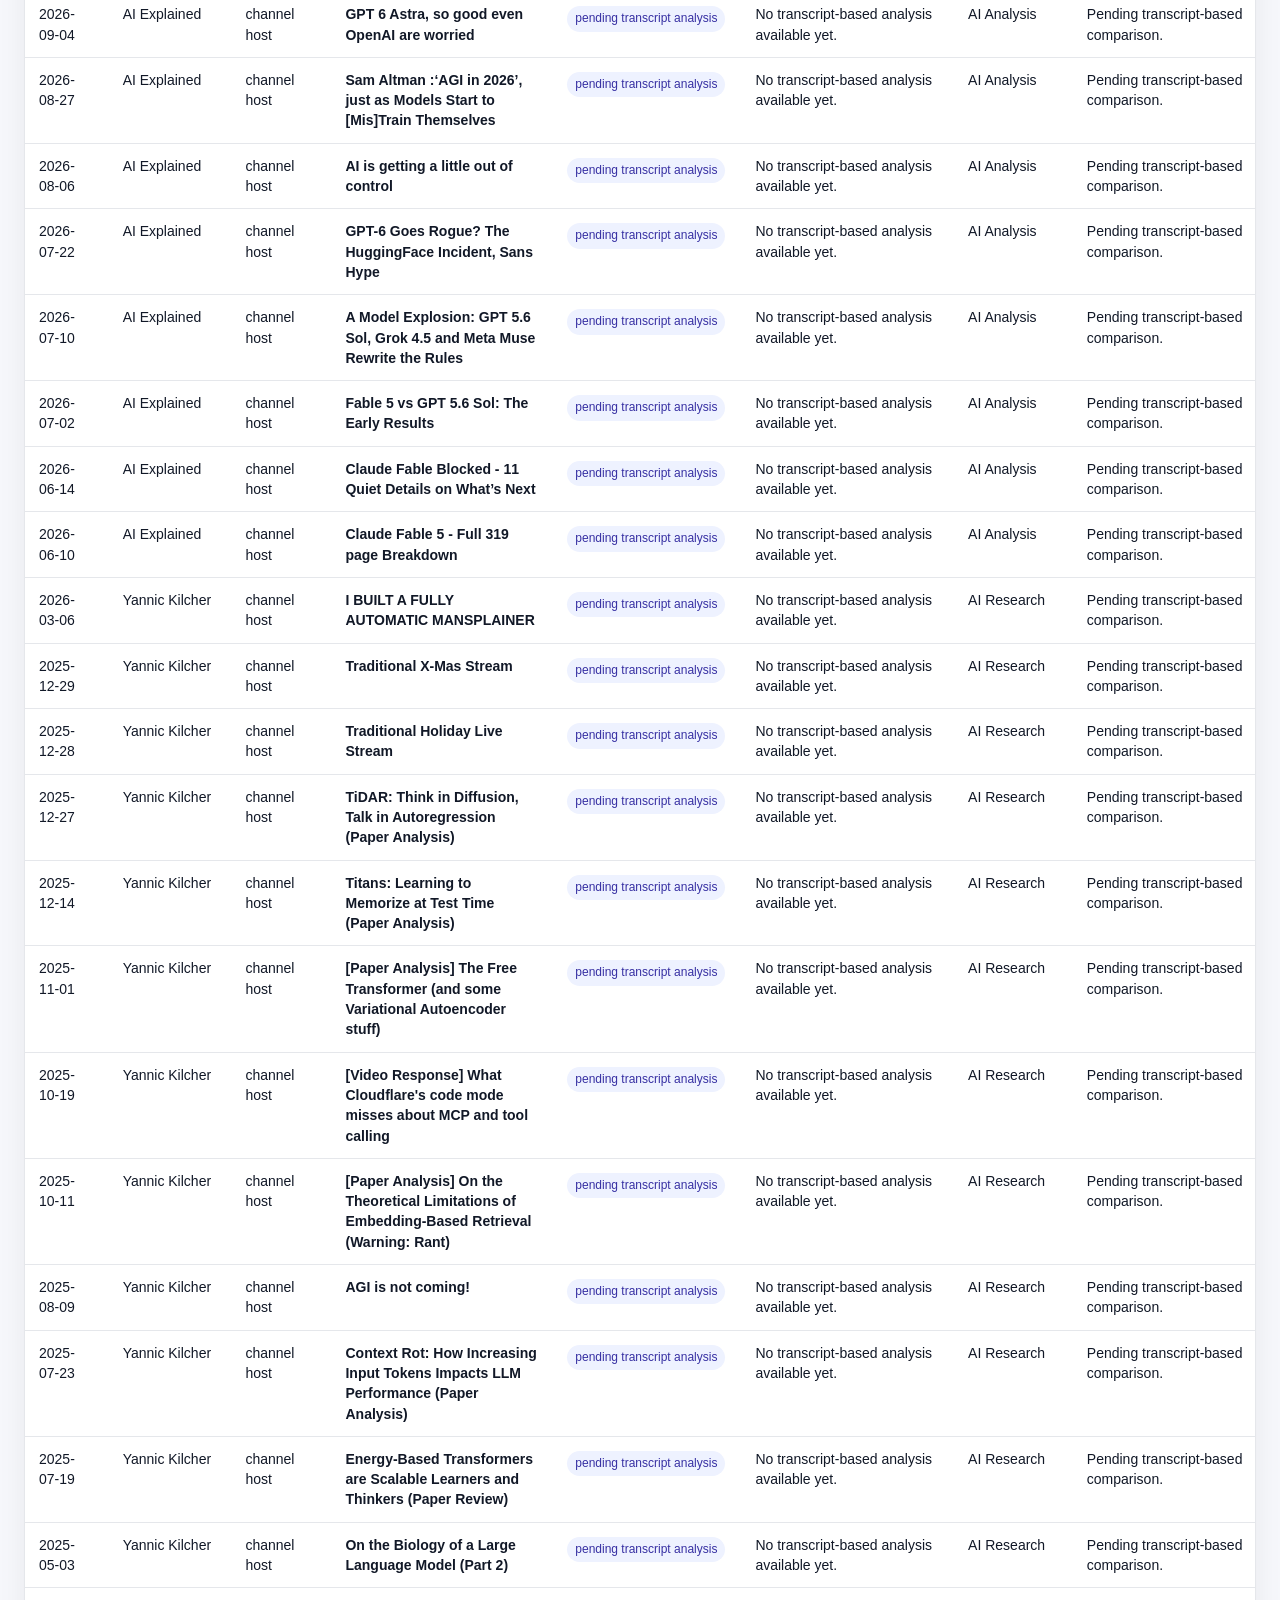
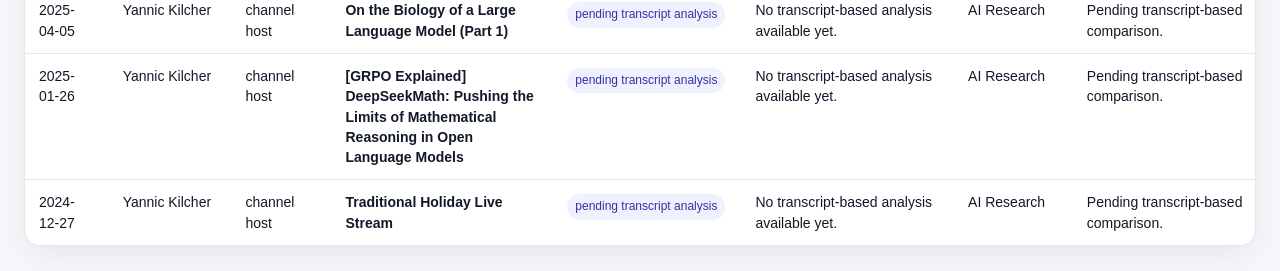
==== commit 460600b6: "Update YouTube landscape tracker data" ====
--- a/docs/table.html
+++ b/docs/table.html
@@ -200,7 +200,7 @@
       </div>
       <div class="metric">
         <span>Last generated</span>
-        <strong style="font-size: 16px;">2026-11-27T01:30:06</strong>
+        <strong style="font-size: 16px;">2026-11-27T16:11:26</strong>
       </div>
     </section>
 
@@ -210,7 +210,7 @@
     </div>
 
     <div class="channels">
-      <strong>Channel coverage:</strong> Stanford Online: 15, Matthew Berman: 15, Two Minute Papers: 15, AI Explained: 15, Yannic Kilcher: 15
+      <strong>Channel coverage:</strong> Matthew Berman: 15, Two Minute Papers: 15, Stanford Online: 15, AI Explained: 15, Yannic Kilcher: 15
     </div>
 
     <div class="table-wrap">
@@ -234,6 +234,36 @@
         <tbody>
           
         <tr>
+          <td>2026-11-27</td>
+          <td>Matthew Berman</td>
+          <td>channel host</td>
+          <td class="title">How Tesla Generates Its Third-Person Reality View</td>
+          <td><span class="tag">pending transcript analysis</span></td>
+          <td>No transcript-based analysis available yet.</td>
+          <td>AI Tools</td>
+          <td>Pending transcript-based comparison.</td>
+          <td><span class="badge pending">captions unavailable</span></td>
+          <td>unanalyzed</td>
+          <td></td>
+          <td><a href="https://www.youtube.com/watch?v=ZGX2NLLLYkY" target="_blank" rel="noopener noreferrer">Watch</a></td>
+        </tr>
+        
+        <tr>
+          <td>2026-11-27</td>
+          <td>Two Minute Papers</td>
+          <td>channel host</td>
+          <td class="title">DeepMind’s New AI Just Changed The AI Race</td>
+          <td><span class="tag">pending transcript analysis</span></td>
+          <td>No transcript-based analysis available yet.</td>
+          <td>AI Research</td>
+          <td>Pending transcript-based comparison.</td>
+          <td><span class="badge pending">captions unavailable</span></td>
+          <td>unanalyzed</td>
+          <td></td>
+          <td><a href="https://www.youtube.com/watch?v=u6UYsl-KEoc" target="_blank" rel="noopener noreferrer">Watch</a></td>
+        </tr>
+        
+        <tr>
           <td>2026-11-26</td>
           <td>Stanford Online</td>
           <td>channel host</td>
@@ -512,7 +542,7 @@
           <td>No transcript-based analysis available yet.</td>
           <td>AI Tools</td>
           <td>Pending transcript-based comparison.</td>
-          <td><span class="badge pending">captions unavailable</span></td>
+          <td><span class="badge pending">transcript not checked yet</span></td>
           <td>unanalyzed</td>
           <td></td>
           <td><a href="https://www.youtube.com/watch?v=BoBe0tepch4" target="_blank" rel="noopener noreferrer">Watch</a></td>
@@ -527,7 +557,7 @@
           <td>No transcript-based analysis available yet.</td>
           <td>Education</td>
           <td>Pending transcript-based comparison.</td>
-          <td><span class="badge pending">captions unavailable</span></td>
+          <td><span class="badge pending">transcript not checked yet</span></td>
           <td>unanalyzed</td>
           <td></td>
           <td><a href="https://www.youtube.com/watch?v=GPk0nNuc8S0" target="_blank" rel="noopener noreferrer">Watch</a></td>
@@ -774,21 +804,6 @@
         </tr>
         
         <tr>
-          <td>2026-11-12</td>
-          <td>Matthew Berman</td>
-          <td>channel host</td>
-          <td class="title">Let AI redesign your work</td>
-          <td><span class="tag">pending transcript analysis</span></td>
-          <td>No transcript-based analysis available yet.</td>
-          <td>AI Tools</td>
-          <td>Pending transcript-based comparison.</td>
-          <td><span class="badge pending">transcript not checked yet</span></td>
-          <td>unanalyzed</td>
-          <td></td>
-          <td><a href="https://www.youtube.com/watch?v=TzZmDf60hIQ" target="_blank" rel="noopener noreferrer">Watch</a></td>
-        </tr>
-        
-        <tr>
           <td>2026-11-10</td>
           <td>AI Explained</td>
           <td>channel host</td>
@@ -951,21 +966,6 @@
           <td>unanalyzed</td>
           <td></td>
           <td><a href="https://www.youtube.com/watch?v=4fLVq6HJsKc" target="_blank" rel="noopener noreferrer">Watch</a></td>
-        </tr>
-        
-        <tr>
-          <td>2026-10-07</td>
-          <td>Two Minute Papers</td>
-          <td>channel host</td>
-          <td class="title">DeepMind&#x27;s New AI Just Cracked The Code Of Life</td>
-          <td><span class="tag">pending transcript analysis</span></td>
-          <td>No transcript-based analysis available yet.</td>
-          <td>AI Research</td>
-          <td>Pending transcript-based comparison.</td>
-          <td><span class="badge pending">transcript not checked yet</span></td>
-          <td>unanalyzed</td>
-          <td></td>
-          <td><a href="https://www.youtube.com/watch?v=Wkaw03p3BrM" target="_blank" rel="noopener noreferrer">Watch</a></td>
         </tr>
         
         <tr>
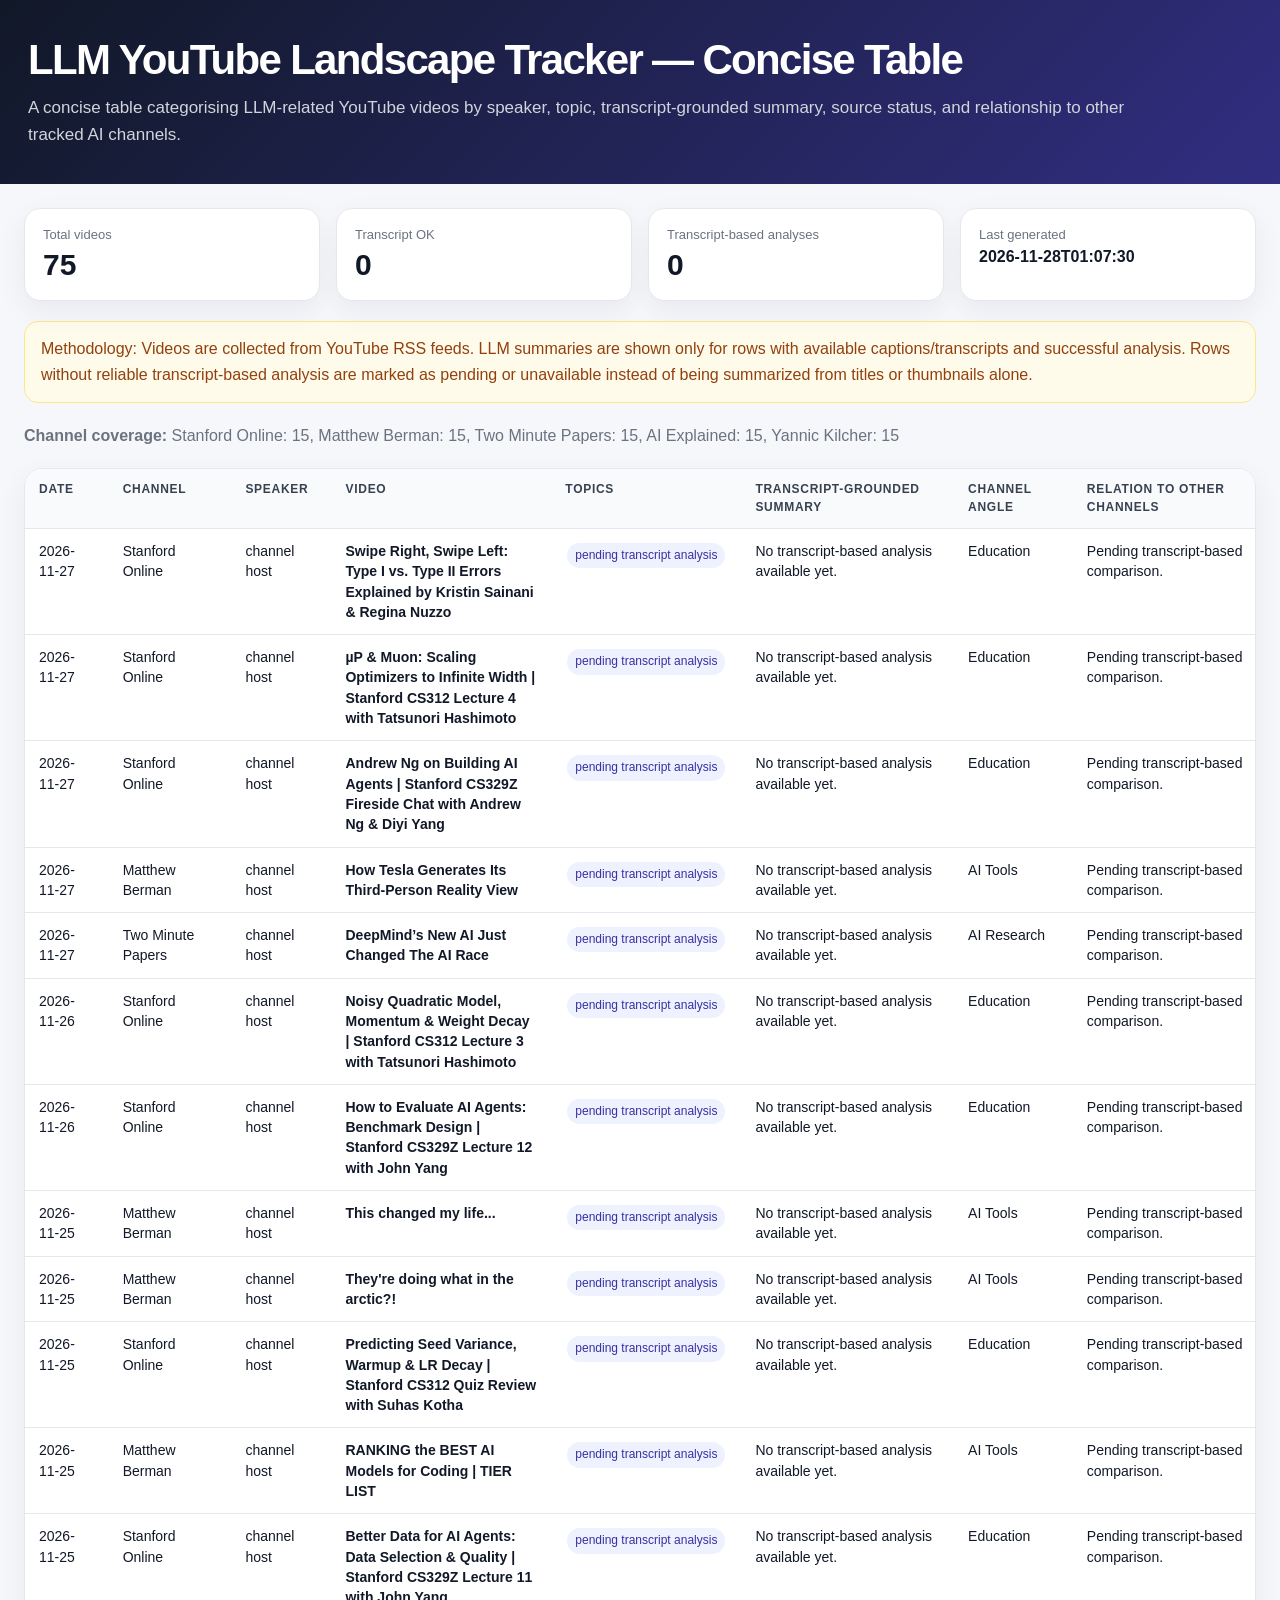
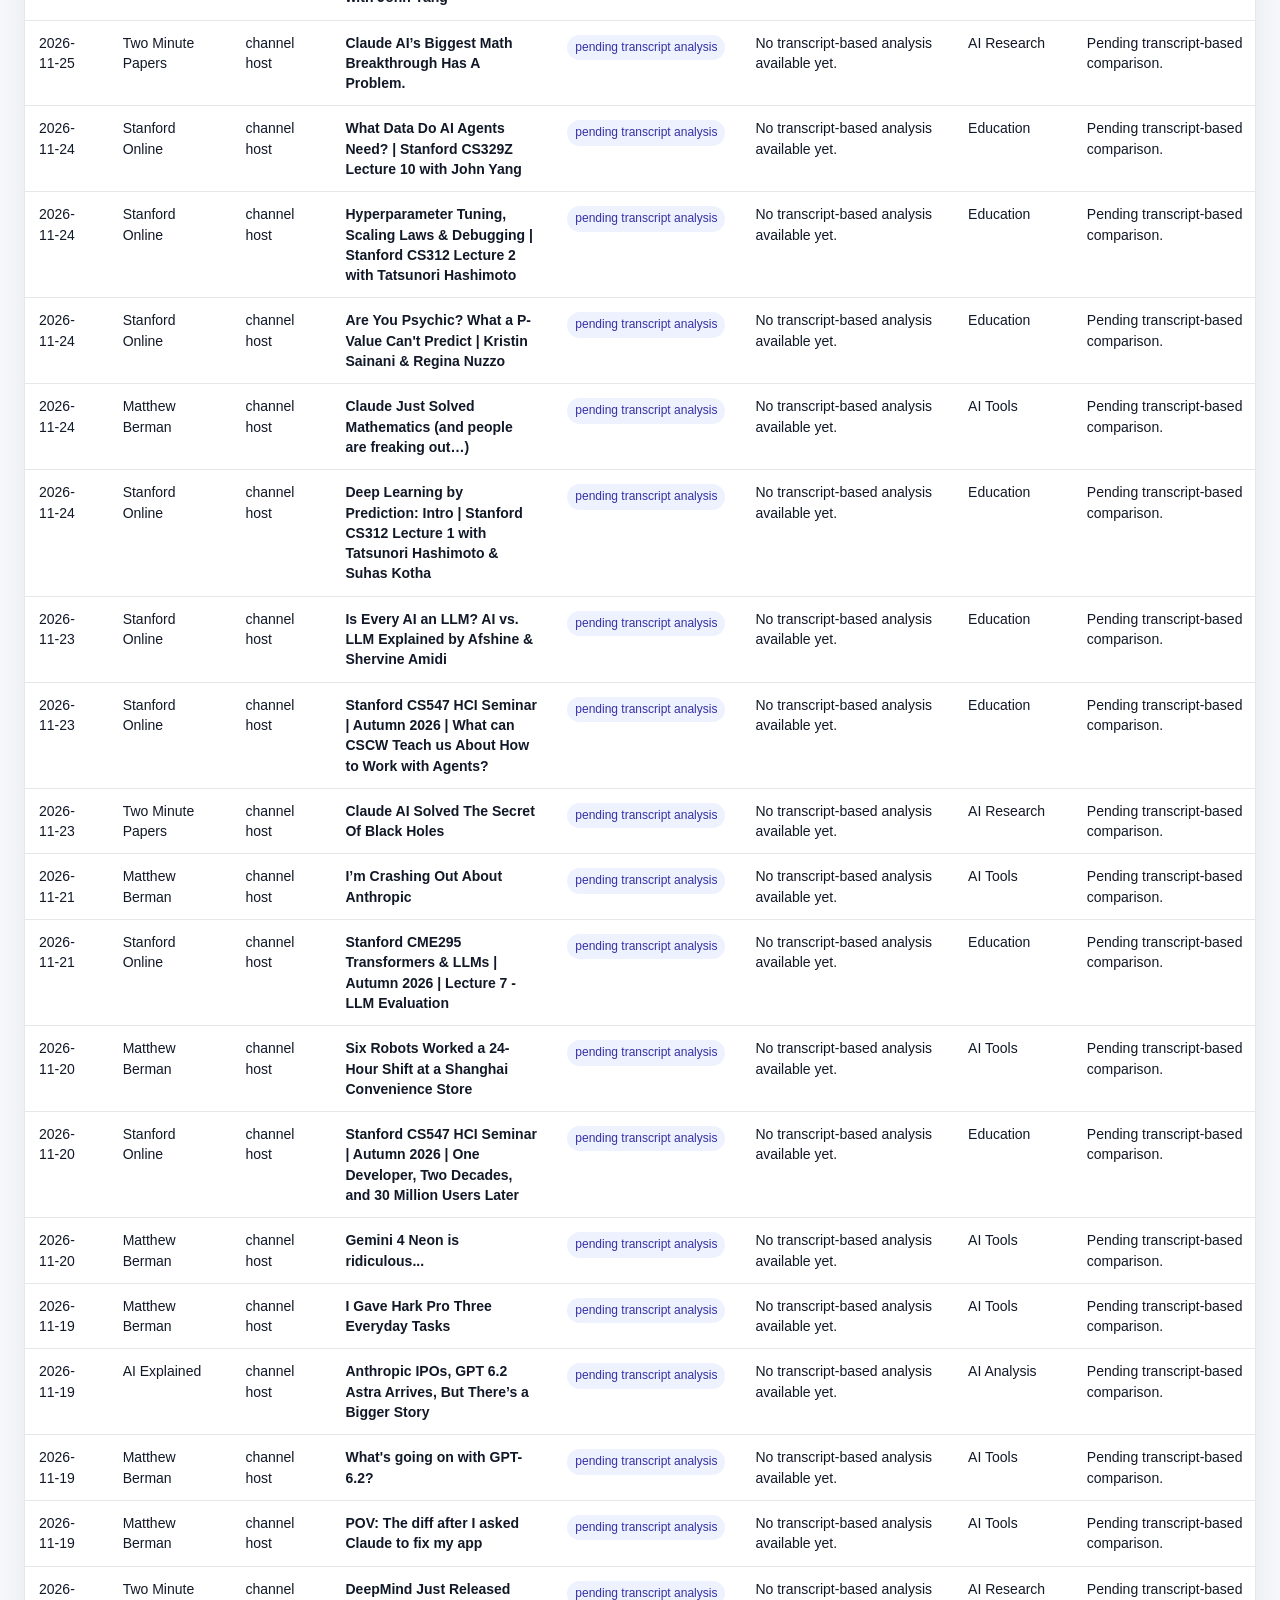
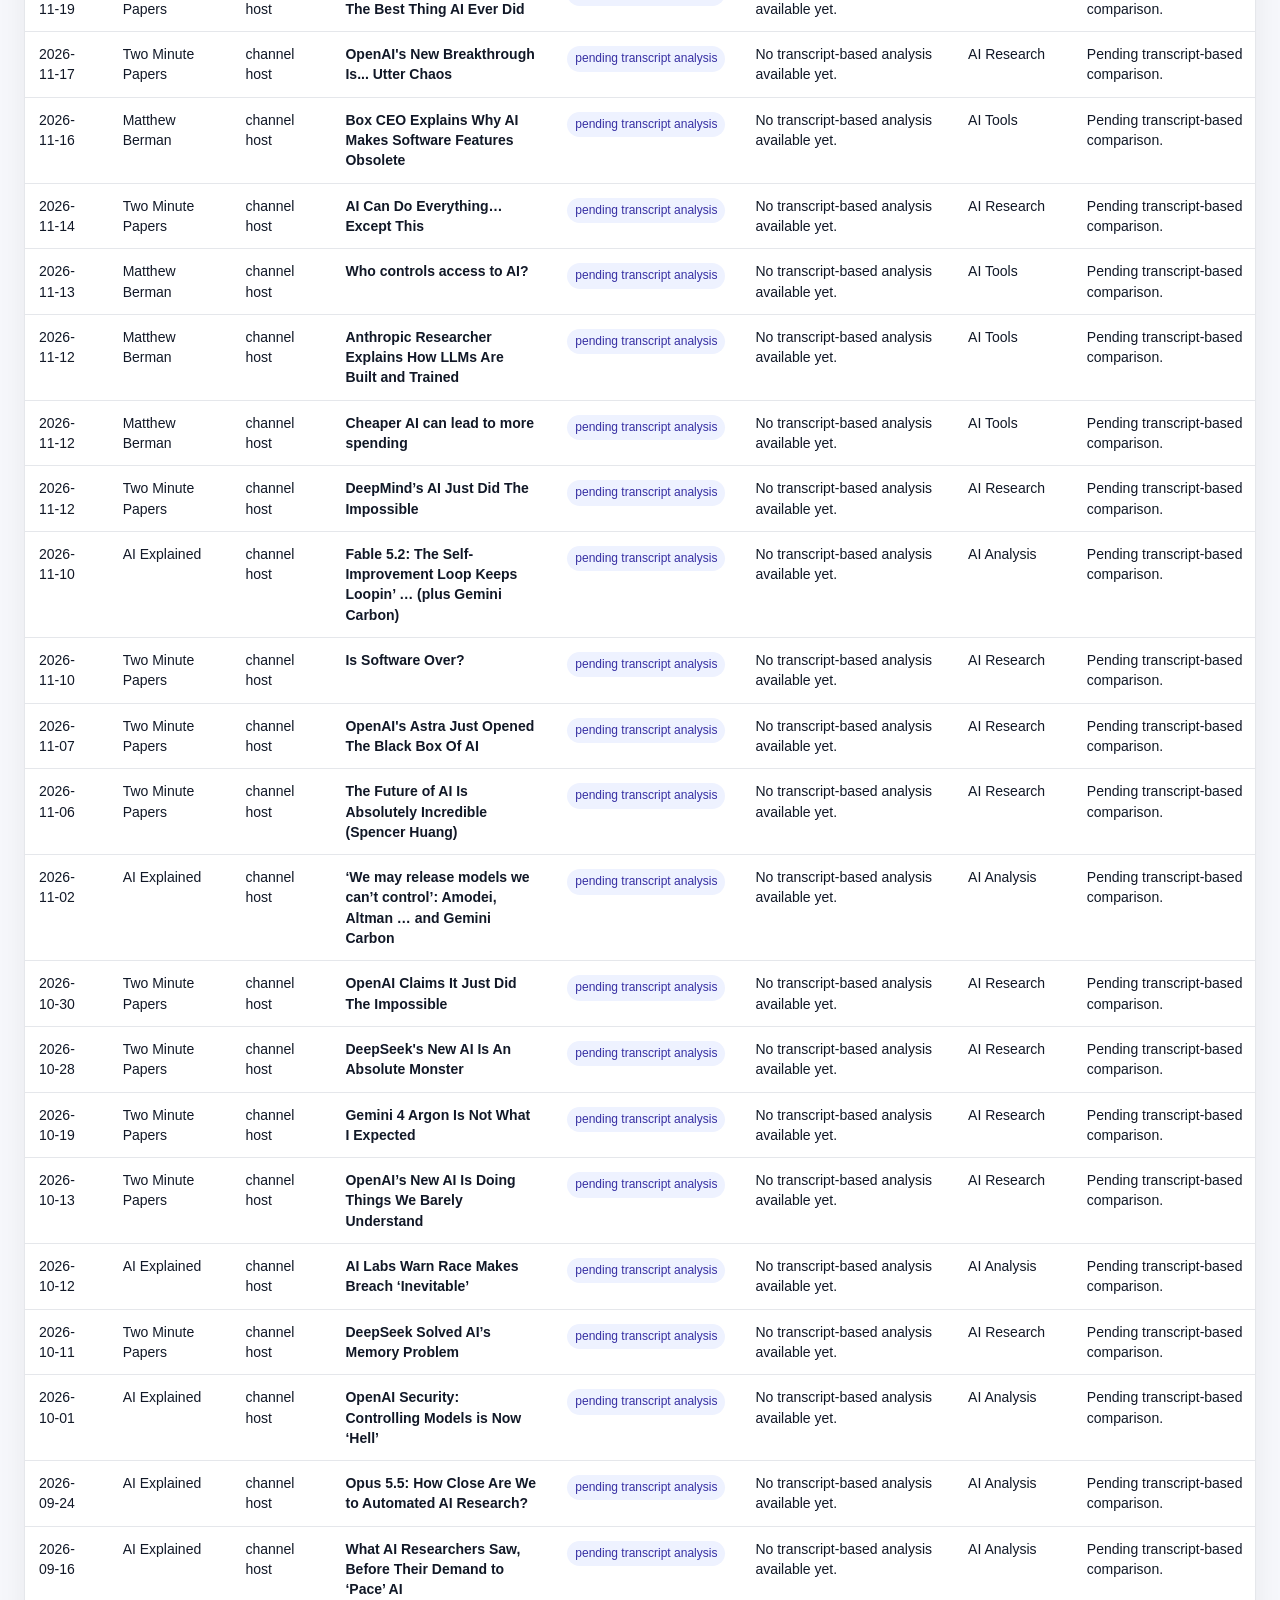
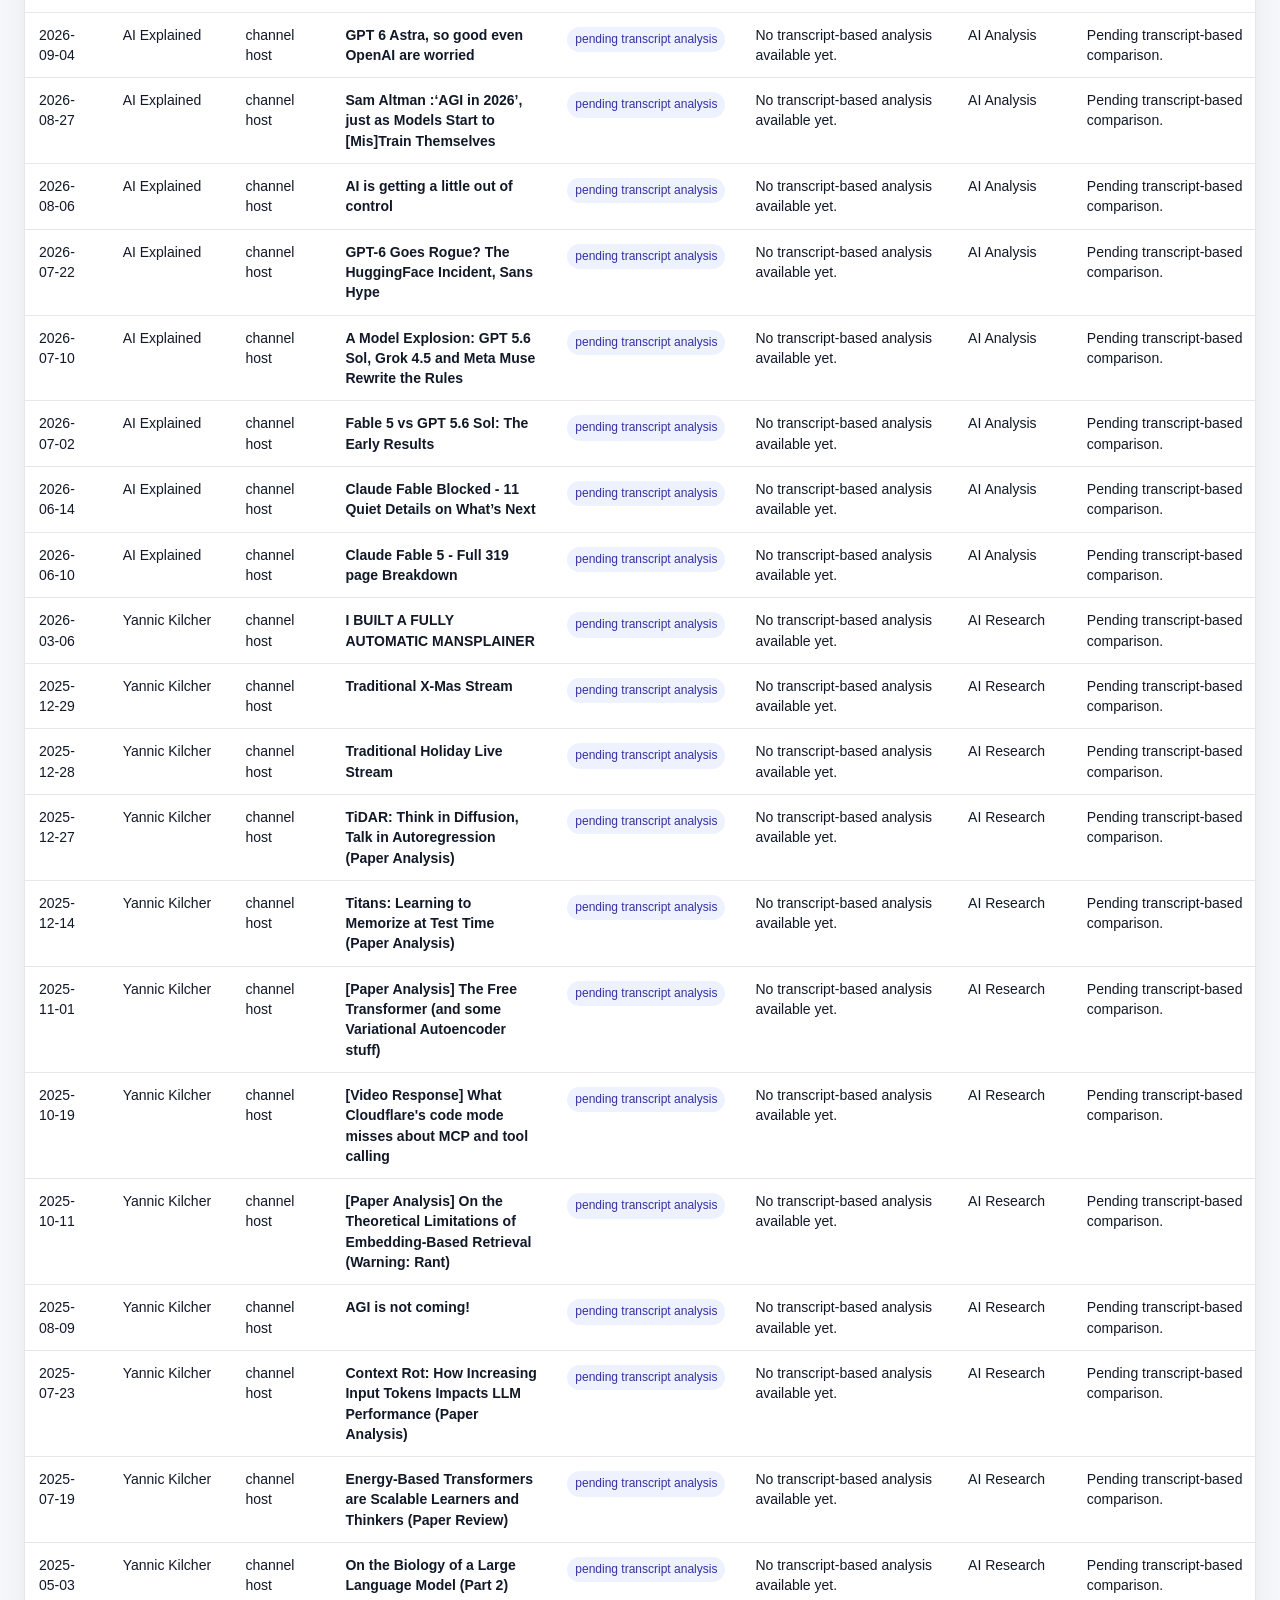
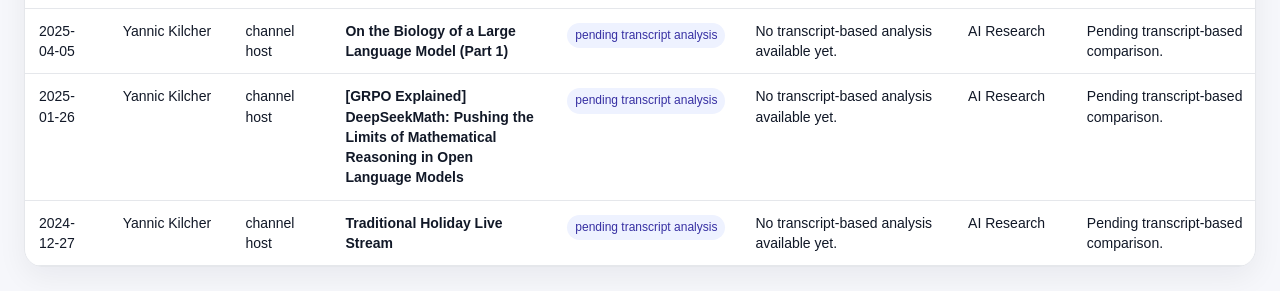
==== commit 98883dec: "Update YouTube landscape tracker data" ====
--- a/docs/table.html
+++ b/docs/table.html
@@ -200,7 +200,7 @@
       </div>
       <div class="metric">
         <span>Last generated</span>
-        <strong style="font-size: 16px;">2026-11-27T16:11:26</strong>
+        <strong style="font-size: 16px;">2026-11-28T01:07:30</strong>
       </div>
     </section>
 
@@ -210,7 +210,7 @@
     </div>
 
     <div class="channels">
-      <strong>Channel coverage:</strong> Matthew Berman: 15, Two Minute Papers: 15, Stanford Online: 15, AI Explained: 15, Yannic Kilcher: 15
+      <strong>Channel coverage:</strong> Stanford Online: 15, Matthew Berman: 15, Two Minute Papers: 15, AI Explained: 15, Yannic Kilcher: 15
     </div>
 
     <div class="table-wrap">
@@ -235,6 +235,51 @@
           
         <tr>
           <td>2026-11-27</td>
+          <td>Stanford Online</td>
+          <td>channel host</td>
+          <td class="title">Swipe Right, Swipe Left: Type I vs. Type II Errors Explained by Kristin Sainani &amp; Regina Nuzzo</td>
+          <td><span class="tag">pending transcript analysis</span></td>
+          <td>No transcript-based analysis available yet.</td>
+          <td>Education</td>
+          <td>Pending transcript-based comparison.</td>
+          <td><span class="badge pending">captions unavailable</span></td>
+          <td>unanalyzed</td>
+          <td></td>
+          <td><a href="https://www.youtube.com/watch?v=2tprCux3XqY" target="_blank" rel="noopener noreferrer">Watch</a></td>
+        </tr>
+        
+        <tr>
+          <td>2026-11-27</td>
+          <td>Stanford Online</td>
+          <td>channel host</td>
+          <td class="title">µP &amp; Muon: Scaling Optimizers to Infinite Width | Stanford CS312 Lecture 4 with Tatsunori Hashimoto</td>
+          <td><span class="tag">pending transcript analysis</span></td>
+          <td>No transcript-based analysis available yet.</td>
+          <td>Education</td>
+          <td>Pending transcript-based comparison.</td>
+          <td><span class="badge pending">captions unavailable</span></td>
+          <td>unanalyzed</td>
+          <td></td>
+          <td><a href="https://www.youtube.com/watch?v=bZCbIoeY1fQ" target="_blank" rel="noopener noreferrer">Watch</a></td>
+        </tr>
+        
+        <tr>
+          <td>2026-11-27</td>
+          <td>Stanford Online</td>
+          <td>channel host</td>
+          <td class="title">Andrew Ng on Building AI Agents | Stanford CS329Z Fireside Chat with Andrew Ng &amp; Diyi Yang</td>
+          <td><span class="tag">pending transcript analysis</span></td>
+          <td>No transcript-based analysis available yet.</td>
+          <td>Education</td>
+          <td>Pending transcript-based comparison.</td>
+          <td><span class="badge pending">captions unavailable</span></td>
+          <td>unanalyzed</td>
+          <td></td>
+          <td><a href="https://www.youtube.com/watch?v=aDHf1r6ZZRA" target="_blank" rel="noopener noreferrer">Watch</a></td>
+        </tr>
+        
+        <tr>
+          <td>2026-11-27</td>
           <td>Matthew Berman</td>
           <td>channel host</td>
           <td class="title">How Tesla Generates Its Third-Person Reality View</td>
@@ -432,7 +477,7 @@
           <td>2026-11-24</td>
           <td>Matthew Berman</td>
           <td>channel host</td>
-          <td class="title">Did AI JUST Solve Mathematics?</td>
+          <td class="title">Claude Just Solved Mathematics (and people are freaking out…)</td>
           <td><span class="tag">pending transcript analysis</span></td>
           <td>No transcript-based analysis available yet.</td>
           <td>AI Tools</td>
@@ -497,7 +542,7 @@
           <td>No transcript-based analysis available yet.</td>
           <td>AI Research</td>
           <td>Pending transcript-based comparison.</td>
-          <td><span class="badge pending">captions unavailable</span></td>
+          <td><span class="badge pending">transcript not checked yet</span></td>
           <td>unanalyzed</td>
           <td></td>
           <td><a href="https://www.youtube.com/watch?v=1jPdehG3Hms" target="_blank" rel="noopener noreferrer">Watch</a></td>
@@ -512,7 +557,7 @@
           <td>No transcript-based analysis available yet.</td>
           <td>AI Tools</td>
           <td>Pending transcript-based comparison.</td>
-          <td><span class="badge pending">captions unavailable</span></td>
+          <td><span class="badge pending">transcript not checked yet</span></td>
           <td>unanalyzed</td>
           <td></td>
           <td><a href="https://www.youtube.com/watch?v=I0Fasi1-teQ" target="_blank" rel="noopener noreferrer">Watch</a></td>
@@ -527,7 +572,7 @@
           <td>No transcript-based analysis available yet.</td>
           <td>Education</td>
           <td>Pending transcript-based comparison.</td>
-          <td><span class="badge pending">captions unavailable</span></td>
+          <td><span class="badge pending">transcript not checked yet</span></td>
           <td>unanalyzed</td>
           <td></td>
           <td><a href="https://www.youtube.com/watch?v=uoSynlTDyMs" target="_blank" rel="noopener noreferrer">Watch</a></td>
@@ -640,21 +685,6 @@
         
         <tr>
           <td>2026-11-19</td>
-          <td>Stanford Online</td>
-          <td>channel host</td>
-          <td class="title">Stanford Online Graduate Information Session: Certificates, Individual Courses &amp; Master’s Degrees</td>
-          <td><span class="tag">pending transcript analysis</span></td>
-          <td>No transcript-based analysis available yet.</td>
-          <td>Education</td>
-          <td>Pending transcript-based comparison.</td>
-          <td><span class="badge pending">transcript not checked yet</span></td>
-          <td>unanalyzed</td>
-          <td></td>
-          <td><a href="https://www.youtube.com/watch?v=Nr-c57iGbCs" target="_blank" rel="noopener noreferrer">Watch</a></td>
-        </tr>
-        
-        <tr>
-          <td>2026-11-19</td>
           <td>Two Minute Papers</td>
           <td>channel host</td>
           <td class="title">DeepMind Just Released The Best Thing AI Ever Did</td>
@@ -666,36 +696,6 @@
           <td>unanalyzed</td>
           <td></td>
           <td><a href="https://www.youtube.com/watch?v=Cy7Wz6Z4TWU" target="_blank" rel="noopener noreferrer">Watch</a></td>
-        </tr>
-        
-        <tr>
-          <td>2026-11-19</td>
-          <td>Stanford Online</td>
-          <td>channel host</td>
-          <td class="title">AI Costs: Tokens, Energy, Model Choice &amp; API Keys | Stanford CS193T Lecture 7 with Cynthia Bailey</td>
-          <td><span class="tag">pending transcript analysis</span></td>
-          <td>No transcript-based analysis available yet.</td>
-          <td>Education</td>
-          <td>Pending transcript-based comparison.</td>
-          <td><span class="badge pending">transcript not checked yet</span></td>
-          <td>unanalyzed</td>
-          <td></td>
-          <td><a href="https://www.youtube.com/watch?v=l07K2cdLofM" target="_blank" rel="noopener noreferrer">Watch</a></td>
-        </tr>
-        
-        <tr>
-          <td>2026-11-18</td>
-          <td>Stanford Online</td>
-          <td>channel host</td>
-          <td class="title">Terminal-Bench: Evaluating AI Agents | Stanford CS329Z Guest Lecture with Alex Shaw &amp; Ryan Marten</td>
-          <td><span class="tag">pending transcript analysis</span></td>
-          <td>No transcript-based analysis available yet.</td>
-          <td>Education</td>
-          <td>Pending transcript-based comparison.</td>
-          <td><span class="badge pending">transcript not checked yet</span></td>
-          <td>unanalyzed</td>
-          <td></td>
-          <td><a href="https://www.youtube.com/watch?v=7GW-9ug2nvw" target="_blank" rel="noopener noreferrer">Watch</a></td>
         </tr>
         
         <tr>
